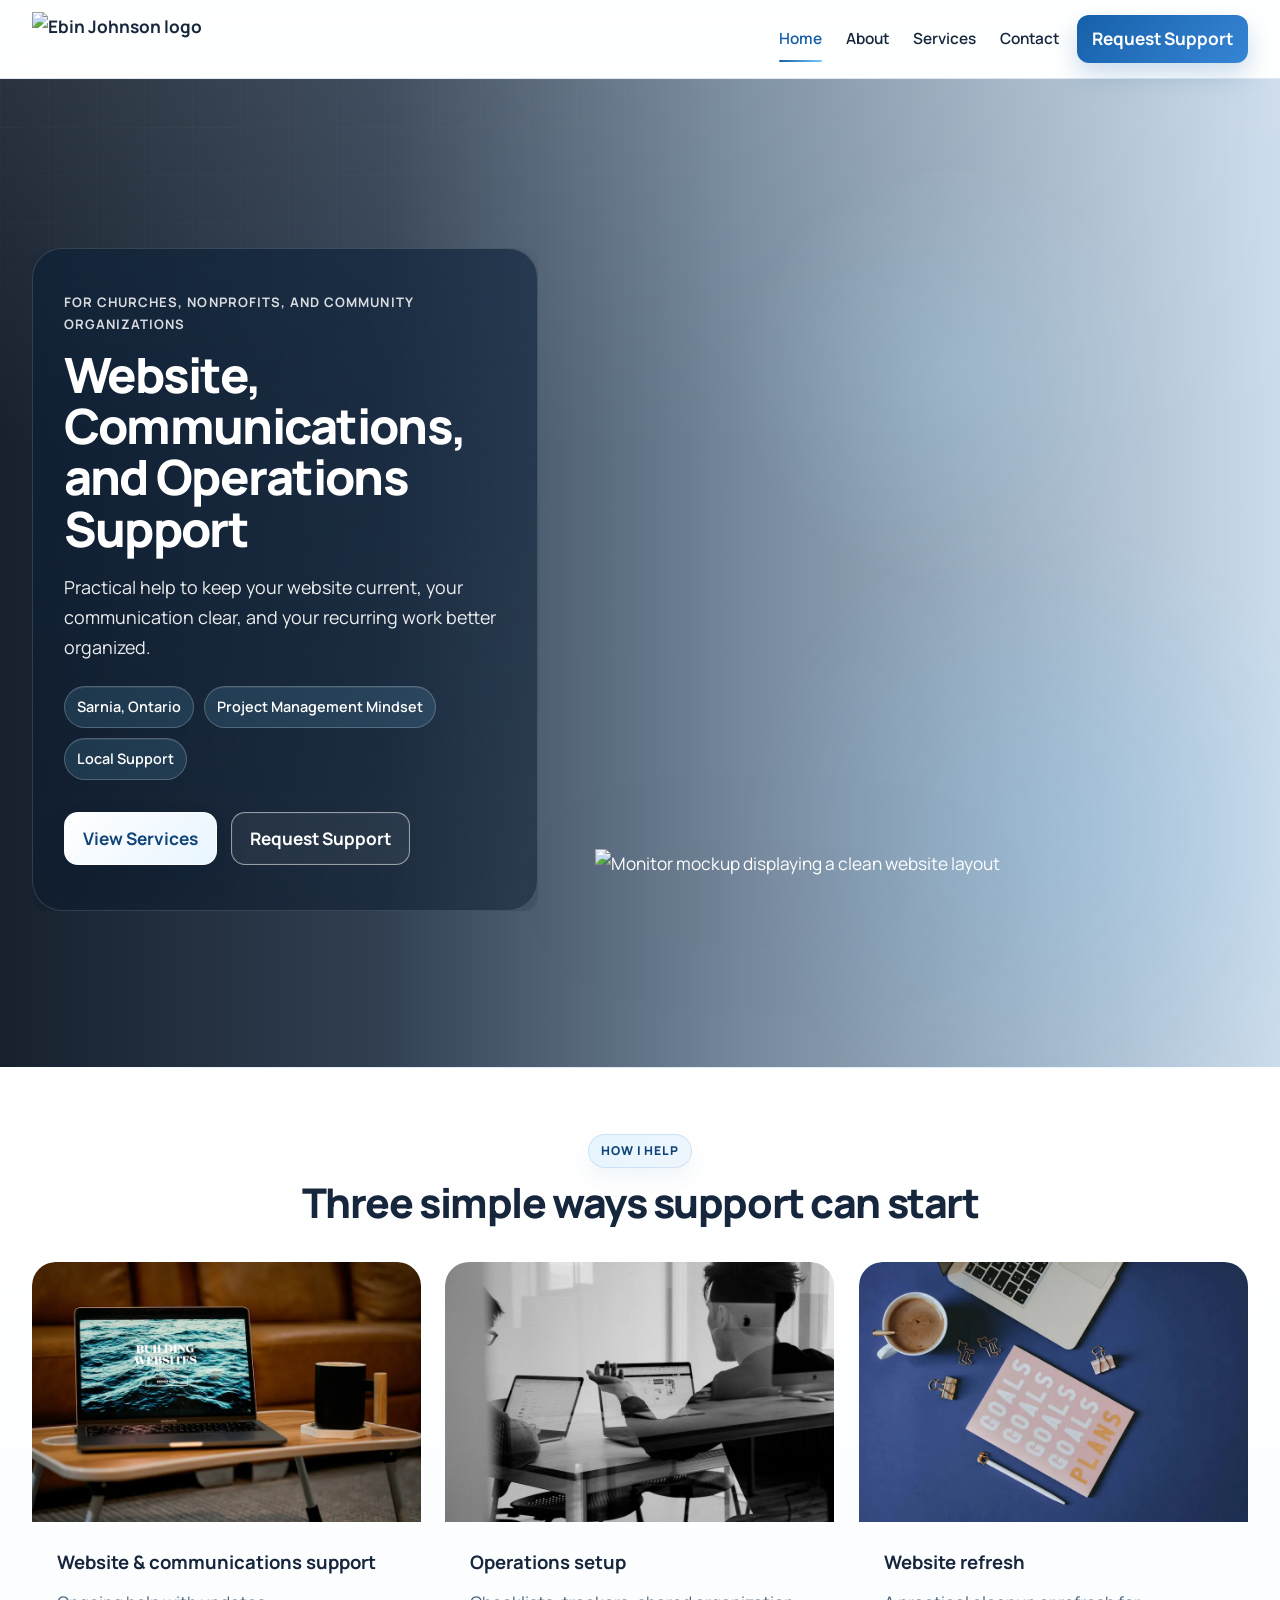
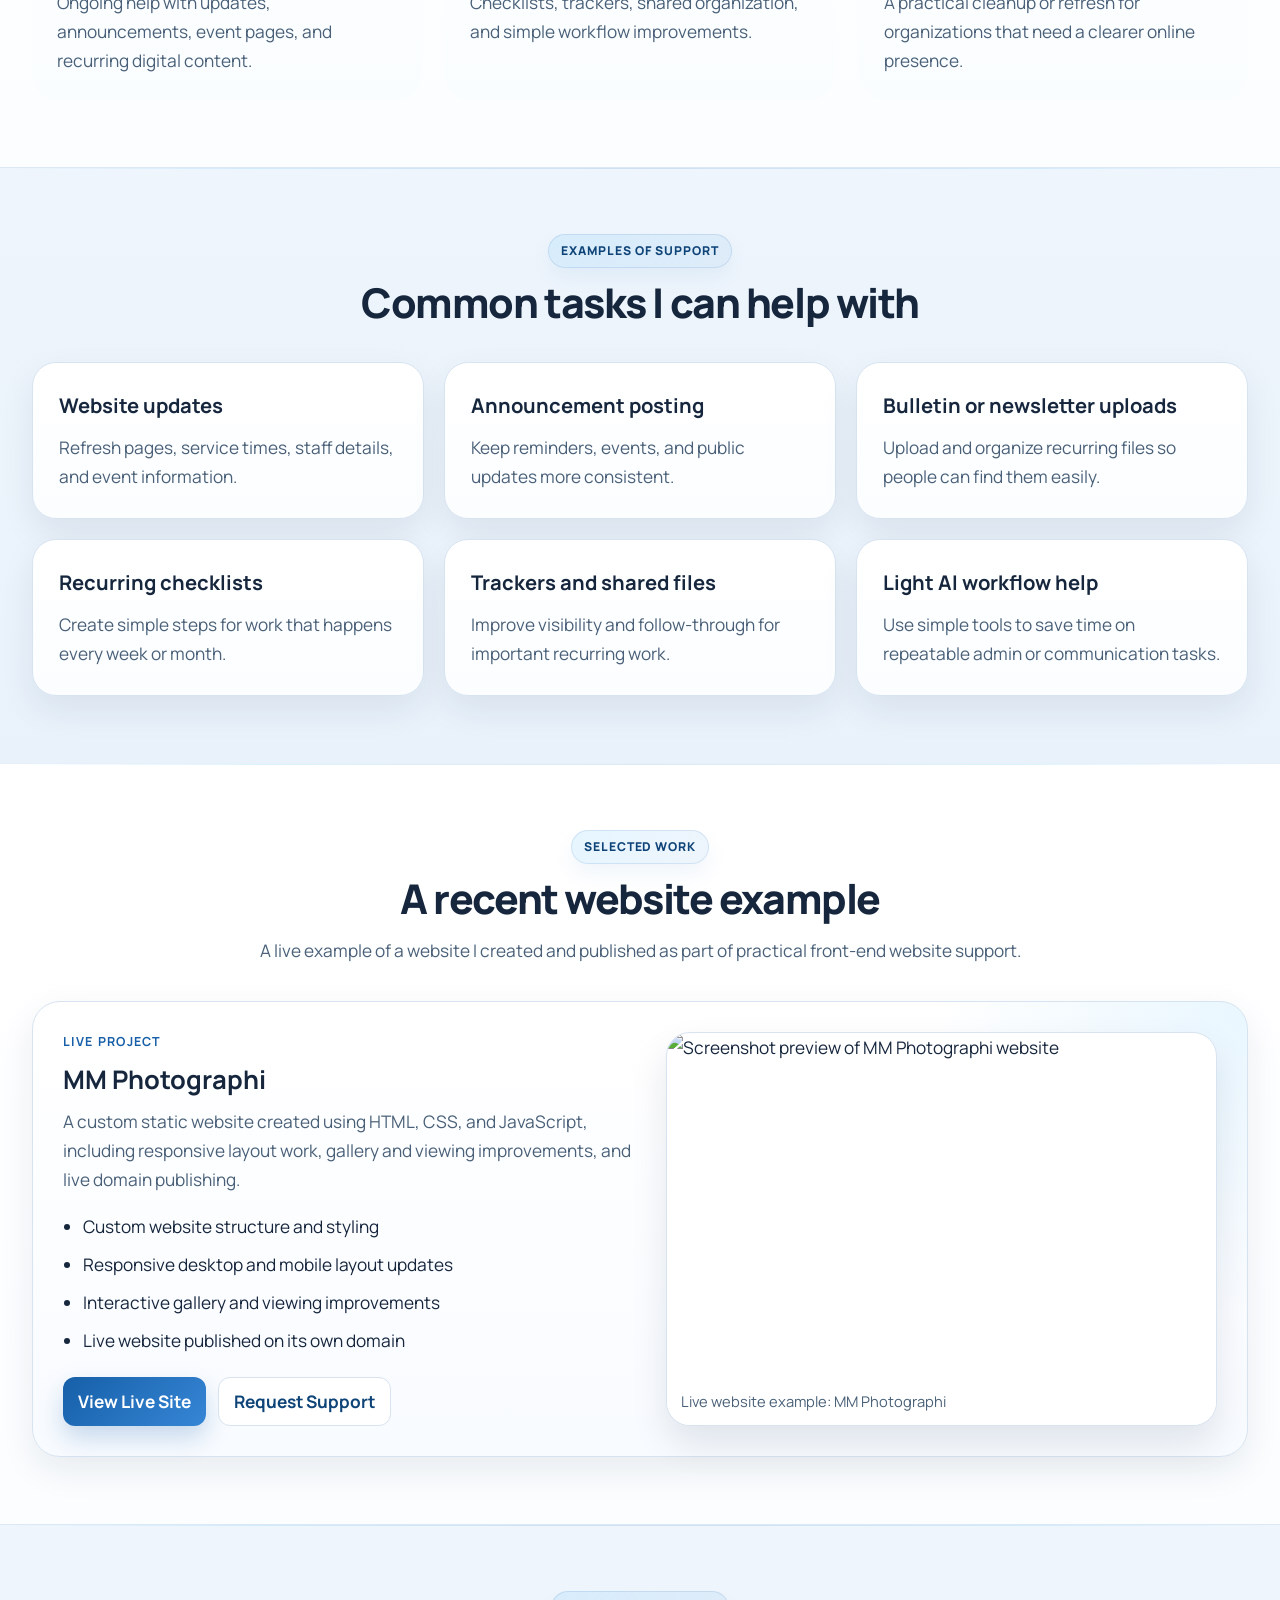
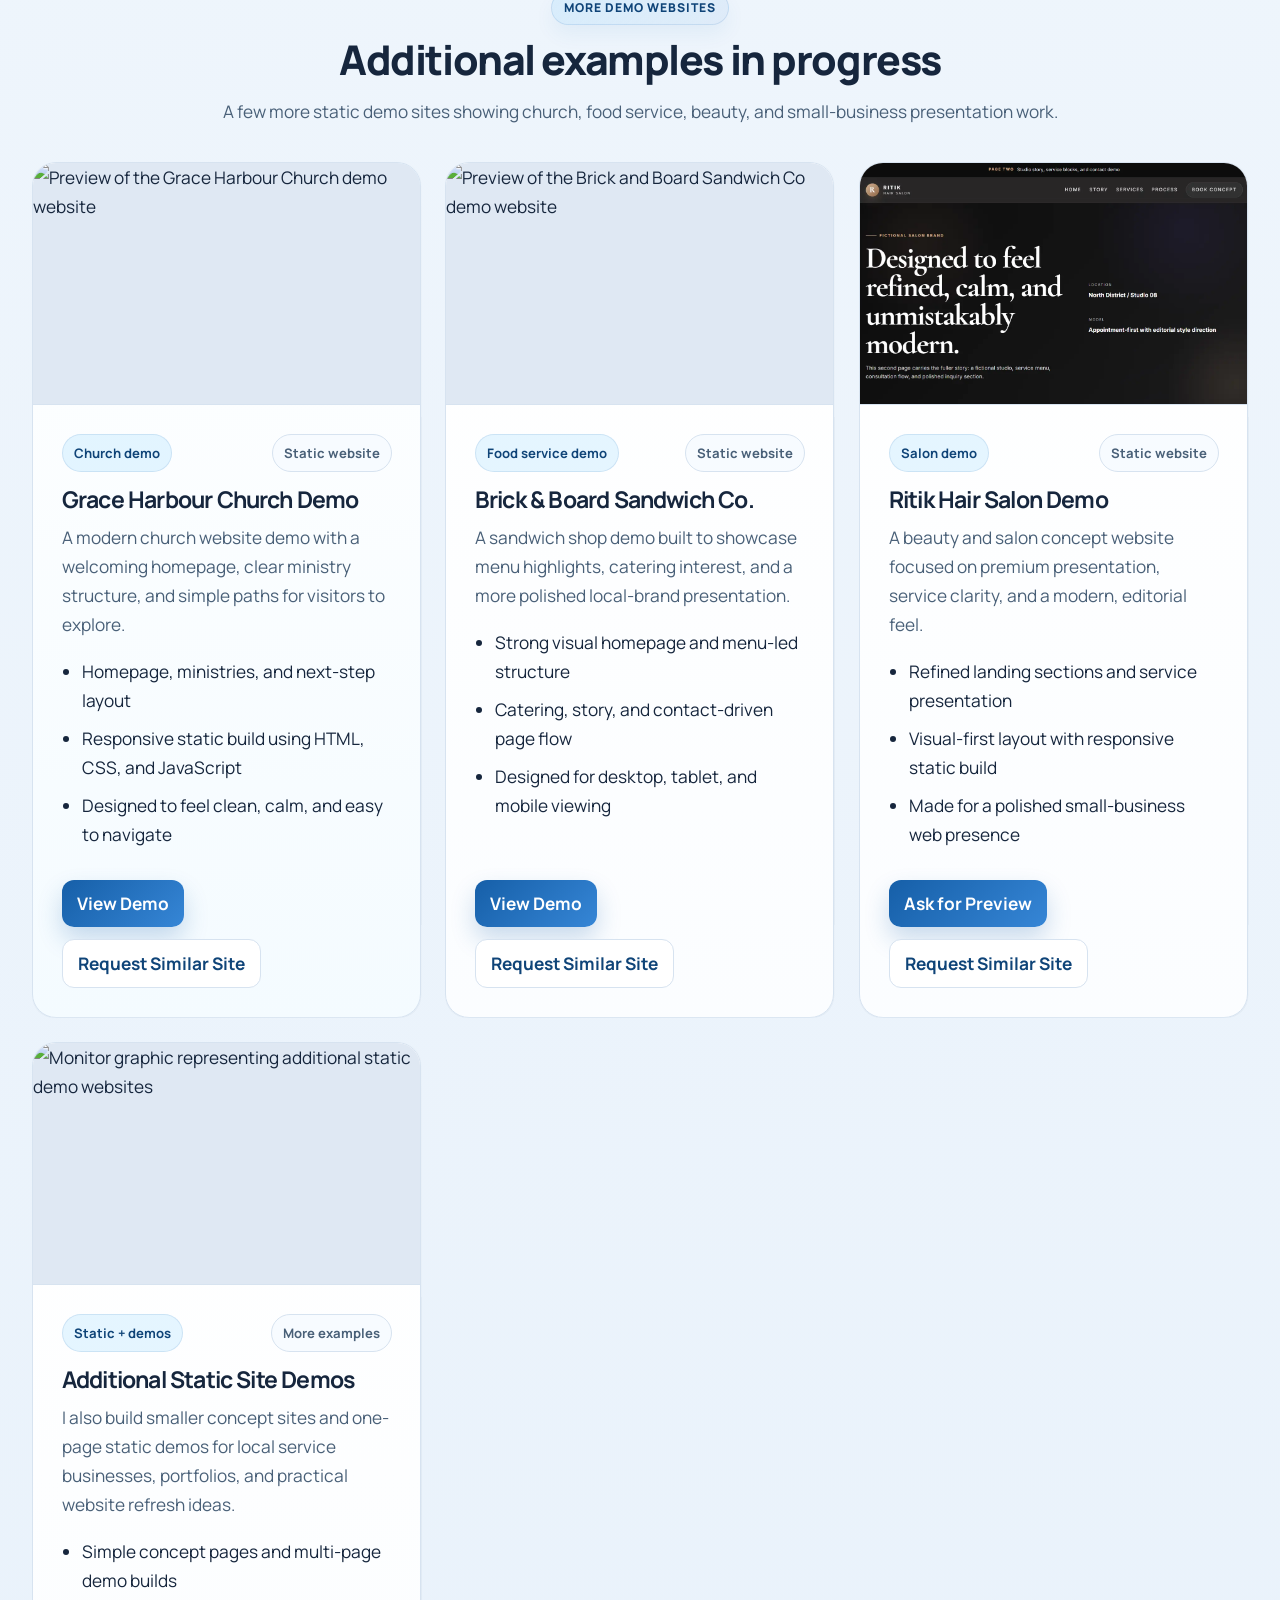
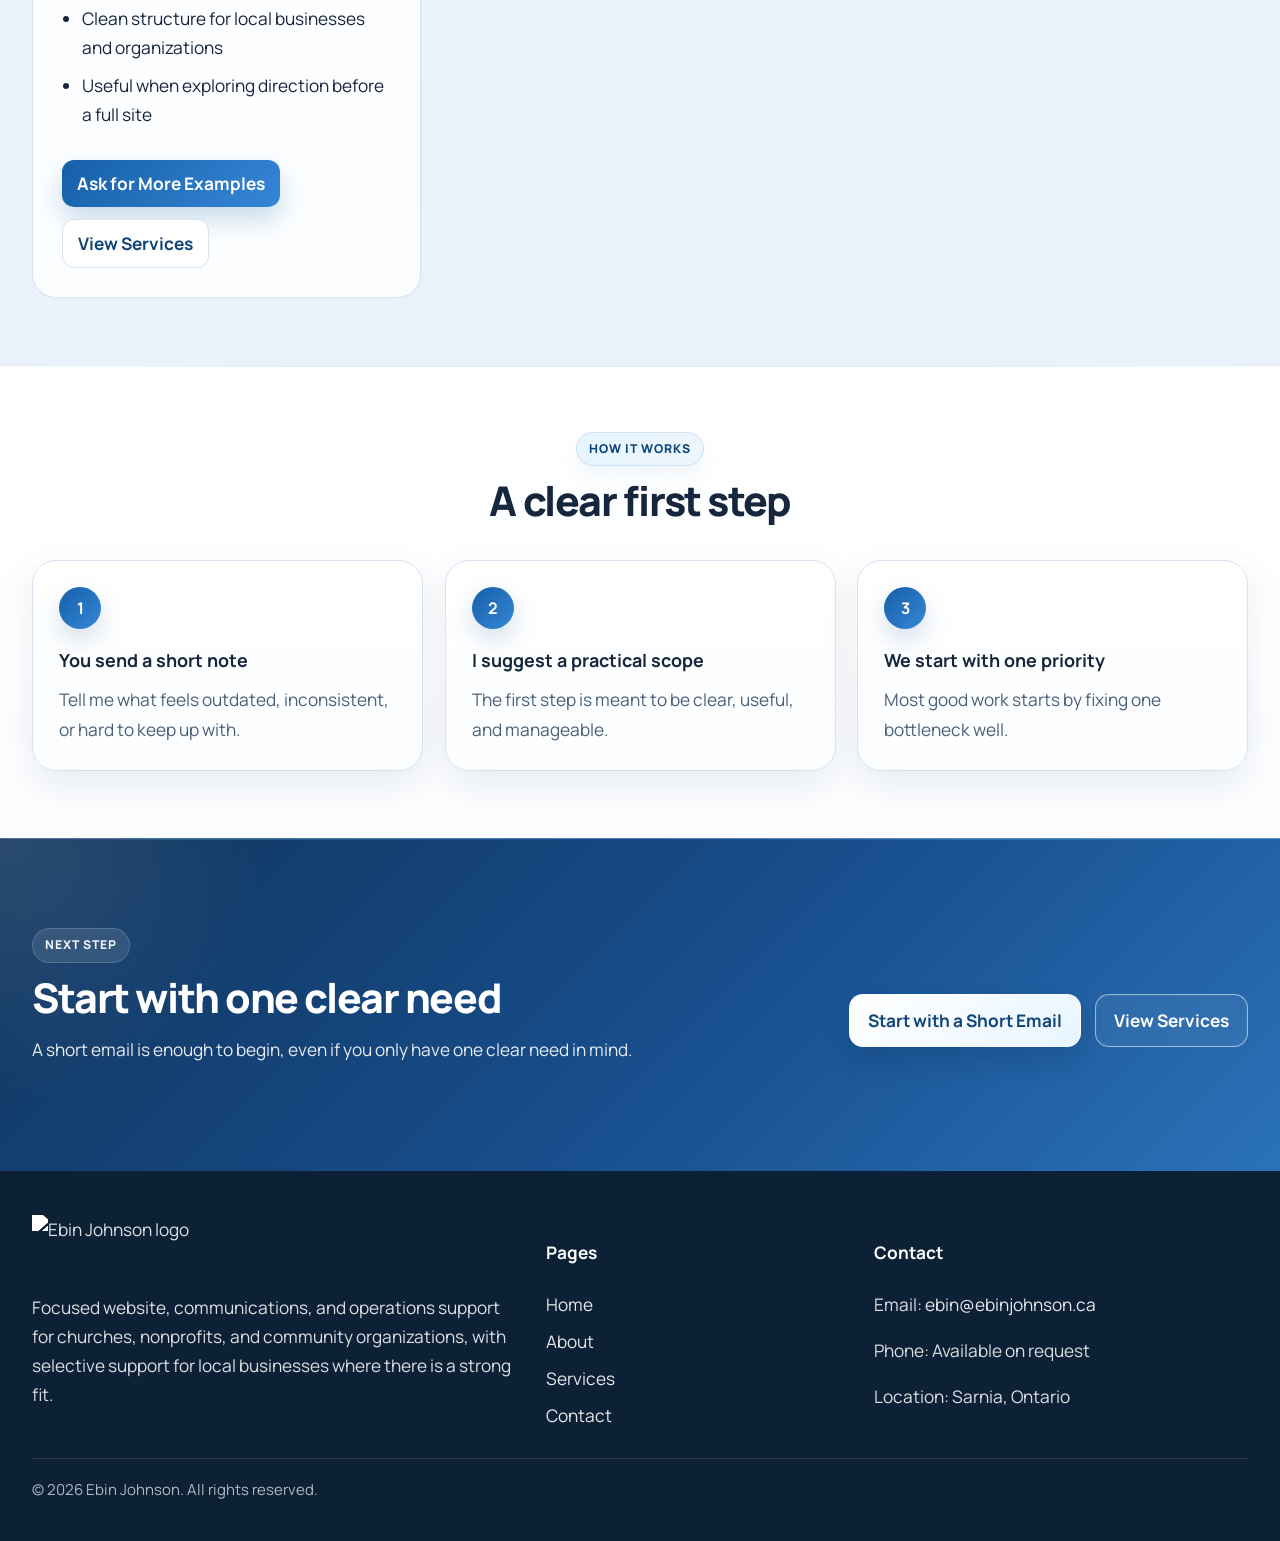
==== docs/index.html @ d0ef1b93 "Add church and sandwich demo portfolio section" ====
<!DOCTYPE html>
<html lang="en">
<head>
  <meta charset="UTF-8" />
  <meta name="viewport" content="width=device-width, initial-scale=1.0" />

  <title>Church & Nonprofit Website, Communications, and Operations Support | Ebin Johnson</title>

  <meta
    name="description"
    content="Website, communications, and operations support in Sarnia, Ontario for churches, nonprofits, and community organizations that need practical help and dependable follow-through."
  />
  <meta name="robots" content="index, follow" />
  <meta name="author" content="Ebin Johnson" />
  <meta name="theme-color" content="#0f172a" />
  <link rel="canonical" href="https://ebinjohnson.ca/" />

  <meta property="og:type" content="website" />
  <meta property="og:locale" content="en_CA" />
  <meta property="og:title" content="Church & Nonprofit Website, Communications, and Operations Support | Ebin Johnson" />
  <meta
    property="og:description"
    content="Website, communications, and operations support in Sarnia, Ontario for churches, nonprofits, and community organizations that need practical help and dependable follow-through."
  />
  <meta property="og:url" content="https://ebinjohnson.ca/" />
  <meta property="og:site_name" content="Ebin Johnson" />
  <meta property="og:image" content="https://ebinjohnson.ca/assets/images/EJbluelogo1.png" />
  <meta property="og:image:alt" content="Ebin Johnson logo" />

  <meta name="twitter:card" content="summary" />
  <meta name="twitter:title" content="Church & Nonprofit Website, Communications, and Operations Support | Ebin Johnson" />
  <meta
    name="twitter:description"
    content="Website, communications, and operations support in Sarnia, Ontario for churches, nonprofits, and community organizations that need practical help and dependable follow-through."
  />
  <meta name="twitter:image" content="https://ebinjohnson.ca/assets/images/EJbluelogo1.png" />
  <meta name="twitter:image:alt" content="Ebin Johnson logo" />

  <link rel="icon" href="/favicon.ico" sizes="any" />
  <link rel="icon" type="image/png" sizes="48x48" href="/favicon-48x48.png" />
  <link rel="icon" type="image/png" sizes="32x32" href="/favicon-32x32.png" />
  <link rel="icon" type="image/png" sizes="16x16" href="/favicon-16x16.png" />
  <link rel="apple-touch-icon" href="/apple-touch-icon.png" />
  <link rel="manifest" href="/site.webmanifest" />
  <link rel="stylesheet" href="styles.css?v=13" />

  <script type="application/ld+json">
  {
    "@context": "https://schema.org",
    "@type": "ProfessionalService",
    "name": "Ebin Johnson",
    "url": "https://ebinjohnson.ca/",
    "logo": "https://ebinjohnson.ca/assets/images/EJbluelogo1.png",
    "image": "https://ebinjohnson.ca/assets/images/EJbluelogo1.png",
    "description": "Website, communications, and operations support for churches, nonprofits, and community organizations in Sarnia and surrounding communities.",
    "email": "ebin@ebinjohnson.ca",
    "areaServed": [
      {
        "@type": "City",
        "name": "Sarnia"
      },
      {
        "@type": "AdministrativeArea",
        "name": "Ontario"
      }
    ],
    "address": {
      "@type": "PostalAddress",
      "addressLocality": "Sarnia",
      "addressRegion": "ON",
      "addressCountry": "CA"
    }
  }
  </script>
</head>
<body>
  <header class="site-header">
    <div class="container nav-wrap">
      <a href="index.html" class="brand brand-image-logo" aria-label="Ebin Johnson home">
        <img src="assets/images/EJbluelogo1.png" alt="Ebin Johnson logo" class="site-logo-image" />
      </a>

      <button
        class="menu-toggle"
        id="menuToggle"
        aria-label="Toggle navigation"
        aria-expanded="false"
        aria-controls="siteNav"
      >
        ☰
      </button>

      <div class="header-actions">
        <nav class="site-nav" id="siteNav" aria-label="Main navigation">
          <a href="index.html" class="active" aria-current="page">Home</a>
          <a href="about.html">About</a>
          <a href="services.html">Services</a>
          <a href="contact.html">Contact</a>
        </nav>

        <a href="mailto:ebin@ebinjohnson.ca?subject=Support%20Inquiry" class="btn btn-nav header-cta">
          Request Support
        </a>
      </div>
    </div>
  </header>

  <main>
    <section class="hero hero-home hero-full-image">
      <div class="hero-gridline"></div>
      <div class="hero-image-overlay"></div>

      <div class="container hero-split-layout">
        <div class="hero-content hero-content-panel">
          <p class="eyebrow">For churches, nonprofits, and community organizations</p>
          <h1>Website, Communications, and Operations Support</h1>
          <p class="hero-text hero-text-short">
            Practical help to keep your website current, your communication clear, and your recurring work better organized.
          </p>

          <div class="hero-badges">
            <span class="badge-chip">Sarnia, Ontario</span>
            <span class="badge-chip">Project Management Mindset</span>
            <span class="badge-chip">Local Support</span>
          </div>

          <div class="hero-actions">
            <a href="services.html" class="btn btn-primary">View Services</a>
            <a href="mailto:ebin@ebinjohnson.ca?subject=Support%20Inquiry" class="btn btn-secondary">Request Support</a>
          </div>
        </div>

        <div class="hero-monitor-stage">
          <img
            src="assets/images/hero-monitor.webp?v=1"
            alt="Monitor mockup displaying a clean website layout"
            class="hero-monitor-image"
            loading="eager"
            fetchpriority="high"
            decoding="async"
          />
        </div>
      </div>
    </section>

    <section class="section section-compact">
      <div class="container">
        <div class="section-header center">
          <p class="section-label">How I help</p>
          <h2>Three simple ways support can start</h2>
        </div>

        <div class="service-visual-grid">
          <article class="service-visual-card">
            <div class="service-image-wrap">
              <img
                src="assets/images/service-website.webp?v=2"
                alt="Website and communications support"
                class="service-card-image"
                loading="lazy"
              />
            </div>
            <div class="service-visual-body">
              <h3>Website & communications support</h3>
              <p>
                Ongoing help with updates, announcements, event pages, and recurring digital content.
              </p>
            </div>
          </article>

          <article class="service-visual-card">
            <div class="service-image-wrap">
              <img
                src="assets/images/service-operations.webp?v=2"
                alt="Operations setup and workflow support"
                class="service-card-image"
                loading="lazy"
              />
            </div>
            <div class="service-visual-body">
              <h3>Operations setup</h3>
              <p>
                Checklists, trackers, shared organization, and simple workflow improvements.
              </p>
            </div>
          </article>

          <article class="service-visual-card">
            <div class="service-image-wrap">
              <img
                src="assets/images/service-refresh.webp?v=2"
                alt="Website refresh support"
                class="service-card-image"
                loading="lazy"
              />
            </div>
            <div class="service-visual-body">
              <h3>Website refresh</h3>
              <p>
                A practical cleanup or refresh for organizations that need a clearer online presence.
              </p>
            </div>
          </article>
        </div>
      </div>
    </section>

    <section class="section alt-bg section-compact">
      <div class="container">
        <div class="section-header center">
          <p class="section-label">Examples of support</p>
          <h2>Common tasks I can help with</h2>
        </div>

        <div class="task-grid">
          <article class="task-card task-card-compact">
            <h3>Website updates</h3>
            <p>Refresh pages, service times, staff details, and event information.</p>
          </article>

          <article class="task-card task-card-compact">
            <h3>Announcement posting</h3>
            <p>Keep reminders, events, and public updates more consistent.</p>
          </article>

          <article class="task-card task-card-compact">
            <h3>Bulletin or newsletter uploads</h3>
            <p>Upload and organize recurring files so people can find them easily.</p>
          </article>

          <article class="task-card task-card-compact">
            <h3>Recurring checklists</h3>
            <p>Create simple steps for work that happens every week or month.</p>
          </article>

          <article class="task-card task-card-compact">
            <h3>Trackers and shared files</h3>
            <p>Improve visibility and follow-through for important recurring work.</p>
          </article>

          <article class="task-card task-card-compact">
            <h3>Light AI workflow help</h3>
            <p>Use simple tools to save time on repeatable admin or communication tasks.</p>
          </article>
        </div>
      </div>
    </section>

    <section class="section section-compact">
      <div class="container">
        <div class="section-header center">
          <p class="section-label">Selected work</p>
          <h2>A recent website example</h2>
          <p class="section-intro wide">
            A live example of a website I created and published as part of practical front-end website support.
          </p>
        </div>

        <div class="proof-card">
          <div class="proof-copy">
            <p class="proof-kicker">Live project</p>
            <h3>MM Photographi</h3>
            <p class="proof-text">
              A custom static website created using HTML, CSS, and JavaScript, including responsive layout work,
              gallery and viewing improvements, and live domain publishing.
            </p>

            <ul class="proof-list">
              <li>Custom website structure and styling</li>
              <li>Responsive desktop and mobile layout updates</li>
              <li>Interactive gallery and viewing improvements</li>
              <li>Live website published on its own domain</li>
            </ul>

            <div class="proof-actions">
              <a
                href="https://mmphotographi.ca/"
                class="btn btn-nav"
                target="_blank"
                rel="noopener noreferrer"
              >
                View Live Site
              </a>
              <a href="contact.html" class="btn btn-proof-secondary">
                Request Support
              </a>
            </div>
          </div>

          <aside class="proof-side">
            <div class="proof-image-card">
              <img
                src="assets/images/mmphotographi-preview.png"
                alt="Screenshot preview of MM Photographi website"
                class="proof-image"
                loading="lazy"
              />
              <div class="proof-image-caption">
                Live website example: MM Photographi
              </div>
            </div>
          </aside>
        </div>
      </div>
    </section>


    <section class="section alt-bg section-compact">
      <div class="container">
        <div class="section-header center">
          <p class="section-label">More demo websites</p>
          <h2>Additional examples in progress</h2>
          <p class="section-intro wide">
            A few more static demo sites showing church, food service, beauty, and small-business presentation work.
          </p>
        </div>

        <div class="demo-grid">
          <article class="demo-card demo-card-featured">
            <div class="demo-card-media">
              <img
                src="assets/images/Grace Harbour Church _ Church Website Demo.webp"
                alt="Preview of the Grace Harbour Church demo website"
                class="demo-card-image"
                loading="lazy"
              />
            </div>
            <div class="demo-card-body">
              <div class="demo-meta-row">
                <span class="demo-tag">Church demo</span>
                <span class="demo-type">Static website</span>
              </div>

              <h3>Grace Harbour Church Demo</h3>
              <p>
                A modern church website demo with a welcoming homepage, clear ministry structure, and simple paths for visitors to explore.
              </p>

              <ul class="demo-list">
                <li>Homepage, ministries, and next-step layout</li>
                <li>Responsive static build using HTML, CSS, and JavaScript</li>
                <li>Designed to feel clean, calm, and easy to navigate</li>
              </ul>

              <div class="demo-actions">
                <a
                  href="https://ebinjohnson-web.github.io/church-website-demo/index.html"
                  class="btn btn-nav"
                  target="_blank"
                  rel="noopener noreferrer"
                >
                  View Demo
                </a>
                <a href="contact.html" class="btn btn-outline-primary">
                  Request Similar Site
                </a>
              </div>
            </div>
          </article>

          <article class="demo-card">
            <div class="demo-card-media">
              <img
                src="assets/images/Brick &amp; Board Sandwich Co.webp"
                alt="Preview of the Brick and Board Sandwich Co demo website"
                class="demo-card-image"
                loading="lazy"
              />
            </div>
            <div class="demo-card-body">
              <div class="demo-meta-row">
                <span class="demo-tag">Food service demo</span>
                <span class="demo-type">Static website</span>
              </div>

              <h3>Brick &amp; Board Sandwich Co.</h3>
              <p>
                A sandwich shop demo built to showcase menu highlights, catering interest, and a more polished local-brand presentation.
              </p>

              <ul class="demo-list">
                <li>Strong visual homepage and menu-led structure</li>
                <li>Catering, story, and contact-driven page flow</li>
                <li>Designed for desktop, tablet, and mobile viewing</li>
              </ul>

              <div class="demo-actions">
                <a
                  href="https://ebinjohnson-web.github.io/sandwich-shop-demo/index.html"
                  class="btn btn-nav"
                  target="_blank"
                  rel="noopener noreferrer"
                >
                  View Demo
                </a>
                <a href="contact.html" class="btn btn-outline-primary">
                  Request Similar Site
                </a>
              </div>
            </div>
          </article>

          <article class="demo-card">
            <div class="demo-card-media">
              <img
                src="assets/images/Ritik Hair Salon _ Studio Page.webp"
                alt="Preview of the Ritik Hair Salon demo website"
                class="demo-card-image"
                loading="lazy"
              />
            </div>
            <div class="demo-card-body">
              <div class="demo-meta-row">
                <span class="demo-tag">Salon demo</span>
                <span class="demo-type">Static website</span>
              </div>

              <h3>Ritik Hair Salon Demo</h3>
              <p>
                A beauty and salon concept website focused on premium presentation, service clarity, and a modern, editorial feel.
              </p>

              <ul class="demo-list">
                <li>Refined landing sections and service presentation</li>
                <li>Visual-first layout with responsive static build</li>
                <li>Made for a polished small-business web presence</li>
              </ul>

              <div class="demo-actions">
                <a href="contact.html" class="btn btn-nav">
                  Ask for Preview
                </a>
                <a href="contact.html" class="btn btn-outline-primary">
                  Request Similar Site
                </a>
              </div>
            </div>
          </article>

          <article class="demo-card">
            <div class="demo-card-media">
              <img
                src="assets/images/hero-monitor.webp?v=1"
                alt="Monitor graphic representing additional static demo websites"
                class="demo-card-image"
                loading="lazy"
              />
            </div>
            <div class="demo-card-body">
              <div class="demo-meta-row">
                <span class="demo-tag">Static + demos</span>
                <span class="demo-type">More examples</span>
              </div>

              <h3>Additional Static Site Demos</h3>
              <p>
                I also build smaller concept sites and one-page static demos for local service businesses, portfolios, and practical website refresh ideas.
              </p>

              <ul class="demo-list">
                <li>Simple concept pages and multi-page demo builds</li>
                <li>Clean structure for local businesses and organizations</li>
                <li>Useful when exploring direction before a full site</li>
              </ul>

              <div class="demo-actions">
                <a href="contact.html" class="btn btn-nav">
                  Ask for More Examples
                </a>
                <a href="services.html" class="btn btn-outline-primary">
                  View Services
                </a>
              </div>
            </div>
          </article>
        </div>
      </div>
    </section>



    <section class="section section-compact">
      <div class="container">
        <div class="section-header center">
          <p class="section-label">How it works</p>
          <h2>A clear first step</h2>
        </div>

        <div class="step-grid">
          <article class="step-card">
            <div class="step-number">1</div>
            <h3>You send a short note</h3>
            <p>Tell me what feels outdated, inconsistent, or hard to keep up with.</p>
          </article>

          <article class="step-card">
            <div class="step-number">2</div>
            <h3>I suggest a practical scope</h3>
            <p>The first step is meant to be clear, useful, and manageable.</p>
          </article>

          <article class="step-card">
            <div class="step-number">3</div>
            <h3>We start with one priority</h3>
            <p>Most good work starts by fixing one bottleneck well.</p>
          </article>
        </div>
      </div>
    </section>

    <section class="section cta-band">
      <div class="container cta-band-inner">
        <div>
          <p class="section-label light">Next step</p>
          <h2>Start with one clear need</h2>
          <p>A short email is enough to begin, even if you only have one clear need in mind.</p>
        </div>

        <div class="cta-band-actions">
          <a href="mailto:ebin@ebinjohnson.ca?subject=Support%20Inquiry" class="btn btn-light">Start with a Short Email</a>
          <a href="services.html" class="btn btn-outline-light">View Services</a>
        </div>
      </div>
    </section>
  </main>

  <footer class="site-footer">
    <div class="container footer-grid">
      <div class="footer-brand-block">
        <div class="footer-logo-row">
          <img src="assets/images/EJbluelogo1.png" alt="Ebin Johnson logo" class="footer-logo-image" />
        </div>
        <p>
          Focused website, communications, and operations support for churches, nonprofits,
          and community organizations, with selective support for local businesses where there is a strong fit.
        </p>
      </div>

      <div>
        <h4>Pages</h4>
        <ul class="footer-links">
          <li><a href="index.html">Home</a></li>
          <li><a href="about.html">About</a></li>
          <li><a href="services.html">Services</a></li>
          <li><a href="contact.html">Contact</a></li>
        </ul>
      </div>

      <div>
        <h4>Contact</h4>
        <p>Email: <a href="mailto:ebin@ebinjohnson.ca">ebin@ebinjohnson.ca</a></p>
        <p>Phone: Available on request</p>
        <p>Location: Sarnia, Ontario</p>
      </div>
    </div>

    <div class="container footer-bottom">
      <p>© 2026 Ebin Johnson. All rights reserved.</p>
    </div>
  </footer>

  <script src="script.js?v=5"></script>
</body>
</html>
---- docs/styles.css ----
@import url("https://fonts.googleapis.com/css2?family=Manrope:wght@400;500;600;700;800&display=swap");

:root {
  --bg: #f3f7fb;
  --surface: #ffffff;
  --surface-soft: #edf4fb;
  --text: #16263d;
  --muted: #496078;
  --primary: #165fa8;
  --primary-2: #3686d6;
  --primary-3: #0f4478;
  --accent: #73cbff;
  --accent-soft: #e8f5ff;
  --highlight-soft: #f5fbff;
  --border: #d7e3f0;
  --border-strong: #bfd4e9;
  --shadow: 0 14px 34px rgba(17, 35, 60, 0.08);
  --shadow-strong: 0 24px 64px rgba(13, 35, 67, 0.16);
  --radius: 24px;
  --max-width: 1500px;
  --section-space: clamp(4.5rem, 7vw, 7rem);
  --section-space-compact: clamp(3.4rem, 5.2vw, 5.2rem);
  --content-gap: clamp(1.25rem, 2.4vw, 2.25rem);
  --hero-overlay: linear-gradient(90deg, rgba(4, 14, 28, 0.92) 0%, rgba(6, 23, 44, 0.82) 30%, rgba(10, 42, 77, 0.54) 58%, rgba(22, 95, 168, 0.18) 100%);
  --hero-monitor-shadow: 0 30px 84px rgba(3, 14, 30, 0.42);
  --font-sans: "Manrope", Arial, Helvetica, sans-serif;
  --motion-duration: 900ms;
  --motion-duration-fast: 520ms;
  --motion-ease: cubic-bezier(0.22, 1, 0.36, 1);
  --motion-ease-soft: cubic-bezier(0.16, 1, 0.3, 1);
}

* {
  box-sizing: border-box;
}

html {
  scroll-behavior: smooth;
}

body {
  margin: 0;
  font-family: var(--font-sans);
  font-size: clamp(1rem, 0.98rem + 0.18vw, 1.08rem);
  color: var(--text);
  background: var(--bg);
  line-height: 1.68;
  -webkit-text-size-adjust: 100%;
}

main {
  position: relative;
}

.home-page main {
  padding-top: 78px;
}

body.nav-open {
  overflow: hidden;
}

button,
input,
textarea,
select {
  font: inherit;
  font-family: var(--font-sans);
}

h1,
h2,
h3,
h4,
h5,
h6,
.site-nav a,
.btn,
.section-label,
.eyebrow,
.badge-chip,
.proof-kicker,
.contact-link-btn,
.step-number {
  font-family: var(--font-sans);
}

.hero h1,
.page-hero h1,
.section h2,
.marketing-service-card h3,
.demo-card h3 {
  letter-spacing: -0.035em;
}

.hero h1,
.page-hero h1,
.section h2 {
  font-weight: 800;
}

img {
  max-width: 100%;
  display: block;
}

a {
  color: var(--primary);
  text-decoration: none;
}

a:hover {
  text-decoration: none;
}

a:focus-visible,
button:focus-visible {
  outline: 3px solid rgba(46, 116, 183, 0.28);
  outline-offset: 3px;
  border-radius: 10px;
}

p {
  margin-top: 0;
}

.container {
  width: min(95%, var(--max-width));
  margin: 0 auto;
}

.narrow {
  width: min(92%, 940px);
  margin: 0 auto;
}

.mb-18 {
  margin-bottom: 18px;
}

/* Header */
.site-header {
  position: sticky;
  top: 0;
  z-index: 1000;
  background: rgba(255, 255, 255, 0.92);
  backdrop-filter: blur(14px);
  border-bottom: 1px solid rgba(215, 226, 238, 0.82);
}

.home-page .site-header {
  position: fixed;
  top: 0;
  left: 0;
  right: 0;
  width: 100%;
  background: rgba(255, 255, 255, 0.96);
  box-shadow: 0 12px 28px rgba(10, 31, 56, 0.10);
}

.nav-wrap {
  position: relative;
  min-height: 78px;
  display: flex;
  align-items: center;
  justify-content: space-between;
  gap: 18px;
}

.brand {
  display: inline-flex;
  align-items: center;
  gap: 12px;
  color: var(--text);
  font-weight: 700;
  flex-shrink: 0;
}

.brand:hover {
  color: var(--text);
}

.brand-image-logo {
  display: inline-flex;
  align-items: center;
}

.site-logo-image {
  height: 54px;
  width: auto;
  object-fit: contain;
}

.header-actions {
  display: flex;
  align-items: center;
  gap: 18px;
}

.site-nav {
  display: flex;
  align-items: center;
  gap: 24px;
}

.site-nav a {
  color: var(--text);
  font-weight: 600;
  font-size: 0.96rem;
  position: relative;
  transition: color var(--motion-duration-fast) var(--motion-ease-soft);
}

.site-nav a.active,
.site-nav a:hover {
  color: var(--primary);
}

.site-nav a.active::after,
.site-nav a:hover::after {
  content: "";
  position: absolute;
  left: 0;
  bottom: -10px;
  width: 100%;
  height: 2px;
  border-radius: 999px;
  background: linear-gradient(90deg, var(--primary), var(--accent));
}

.menu-toggle {
  display: none;
  background: var(--surface);
  border: 1px solid var(--border);
  border-radius: 12px;
  padding: 8px 12px;
  font-size: 1.2rem;
  line-height: 1;
  cursor: pointer;
  color: var(--text);
}

/* Buttons */
.btn {
  display: inline-flex;
  align-items: center;
  justify-content: center;
  min-height: 48px;
  padding: 11px 18px;
  border-radius: 14px;
  font-weight: 700;
  transition:
    transform var(--motion-duration-fast) var(--motion-ease-soft),
    box-shadow var(--motion-duration-fast) var(--motion-ease-soft),
    border-color var(--motion-duration-fast) var(--motion-ease-soft),
    background var(--motion-duration-fast) var(--motion-ease-soft),
    color var(--motion-duration-fast) var(--motion-ease-soft);
}

.btn:hover {
  transform: translateY(-2px) scale(1.01);
}

.btn-primary,
.btn-light {
  background: linear-gradient(135deg, #ffffff 0%, var(--accent-soft) 100%);
  color: var(--primary-3);
  border: 1px solid rgba(255, 255, 255, 0.68);
  box-shadow: 0 14px 28px rgba(8, 24, 47, 0.14);
}

.btn-primary:hover,
.btn-light:hover {
  background: linear-gradient(135deg, #ffffff 0%, #dff0ff 100%);
  box-shadow: 0 18px 34px rgba(8, 24, 47, 0.18);
}

.btn-secondary,
.btn-outline-light {
  border: 1px solid rgba(255, 255, 255, 0.52);
  color: #ffffff;
  background: rgba(255, 255, 255, 0.06);
  box-shadow: inset 0 0 0 1px rgba(255, 255, 255, 0.04);
}

.btn-secondary:hover,
.btn-outline-light:hover {
  background: rgba(255, 255, 255, 0.14);
  border-color: rgba(255, 255, 255, 0.64);
}

.btn-nav {
  min-height: 42px;
  padding: 9px 15px;
  border-radius: 12px;
  background: linear-gradient(135deg, var(--primary) 0%, var(--primary-2) 100%);
  color: #fff;
  box-shadow: 0 12px 24px rgba(22, 95, 168, 0.22);
}

.btn-nav:hover {
  background: linear-gradient(135deg, var(--primary-3) 0%, var(--primary) 100%);
  color: #fff;
  box-shadow: 0 14px 28px rgba(15, 68, 120, 0.26);
}

.btn-outline-primary {
  min-height: 42px;
  padding: 9px 15px;
  border-radius: 12px;
  background: #ffffff;
  border: 1px solid var(--border);
  color: var(--primary-3);
  box-shadow: none;
}

.btn-outline-primary:hover {
  background: var(--highlight-soft);
  border-color: var(--border-strong);
  color: var(--primary);
}

/* Hero */
.hero {
  position: relative;
  overflow: hidden;
  color: #fff;
  background: linear-gradient(135deg, #10345b 0%, #165fa8 44%, #3a89d8 100%);
}

.hero-home {
  min-height: clamp(640px, calc(100svh - 78px), 900px);
  padding: clamp(4.5rem, 7vw, 6.4rem) 0 clamp(3.8rem, 6vw, 5rem);
  display: flex;
  align-items: center;
}

.hero-full-image {
  min-height: clamp(660px, calc(100svh - 78px), 920px);
  padding: clamp(4.5rem, 7vw, 6.4rem) 0 clamp(3.8rem, 6vw, 5rem);
  background-image: var(--hero-overlay), url("assets/images/hero-blue.webp");
  background-size: cover;
  background-position: center center;
  background-repeat: no-repeat;
}

.hero-image-overlay {
  position: absolute;
  inset: 0;
  background:
    radial-gradient(circle at 74% 30%, rgba(173, 231, 255, 0.18), transparent 18%),
    radial-gradient(circle at 82% 76%, rgba(115, 203, 255, 0.18), transparent 24%),
    linear-gradient(180deg, rgba(255, 255, 255, 0.08) 0%, rgba(255, 255, 255, 0) 38%);
  pointer-events: none;
}


.hero-light-rig {
  position: absolute;
  inset: 0;
  z-index: 0;
  pointer-events: none;
  overflow: hidden;
}

.hero-light-panel,
.hero-light-haze,
.hero-stage-glow {
  position: absolute;
}

.hero-light-panel {
  top: -12%;
  bottom: -20%;
  width: clamp(180px, 15vw, 280px);
  border-radius: 999px;
  background: linear-gradient(
    180deg,
    rgba(255, 255, 255, 0) 0%,
    rgba(196, 236, 255, 0.08) 18%,
    rgba(154, 220, 255, 0.34) 44%,
    rgba(196, 236, 255, 0.12) 72%,
    rgba(255, 255, 255, 0) 100%
  );
  opacity: 0.32;
  transform-origin: center top;
  will-change: opacity, transform;
}

.hero-light-panel-left {
  left: 55%;
  transform: rotate(-13deg);
  animation: heroLightColumnLeft 8.5s ease-in-out infinite;
}

.hero-light-panel-center {
  left: 69%;
  width: clamp(220px, 18vw, 330px);
  opacity: 0.46;
  transform: rotate(1deg);
  animation: heroLightColumnCenter 7.2s ease-in-out infinite;
}

.hero-light-panel-right {
  left: 83%;
  transform: rotate(12deg);
  animation: heroLightColumnRight 9.2s ease-in-out infinite;
}

.hero-light-haze {
  right: clamp(4%, 8vw, 10%);
  bottom: clamp(12%, 15vw, 18%);
  width: clamp(300px, 36vw, 720px);
  height: clamp(220px, 22vw, 340px);
  border-radius: 50%;
  background: radial-gradient(
    ellipse at center,
    rgba(205, 239, 255, 0.18) 0%,
    rgba(111, 196, 255, 0.16) 34%,
    rgba(55, 135, 214, 0.08) 60%,
    rgba(55, 135, 214, 0) 100%
  );
  opacity: 0.72;
  transform-origin: center;
  will-change: opacity, transform;
  animation: heroHazePulse 7.4s ease-in-out infinite;
}

.hero-stage-glow {
  bottom: clamp(14%, 13vw, 19%);
  height: clamp(120px, 12vw, 170px);
  border-radius: 50%;
  background: radial-gradient(
    ellipse at center,
    rgba(214, 242, 255, 0.32) 0%,
    rgba(120, 205, 255, 0.18) 42%,
    rgba(120, 205, 255, 0) 78%
  );
  opacity: 0.34;
  transform-origin: center;
  will-change: opacity, transform;
}

.hero-stage-glow-left {
  left: 52%;
  width: clamp(160px, 16vw, 260px);
  animation: heroStageGlowSoft 6.6s ease-in-out infinite;
}

.hero-stage-glow-center {
  left: 64%;
  width: clamp(300px, 28vw, 520px);
  opacity: 0.62;
  animation: heroStageGlowMain 5.8s ease-in-out infinite;
}

.hero-stage-glow-right {
  left: 80%;
  width: clamp(150px, 15vw, 240px);
  animation: heroStageGlowSoft 7.1s ease-in-out infinite reverse;
}

.hero-gridline {
  position: absolute;
  inset: 0;
  background-image:
    linear-gradient(rgba(255, 255, 255, 0.03) 1px, transparent 1px),
    linear-gradient(90deg, rgba(255, 255, 255, 0.03) 1px, transparent 1px);
  background-size: 48px 48px;
  mask-image: linear-gradient(to bottom, rgba(0, 0, 0, 0.6), transparent 85%);
  pointer-events: none;
}

.hero-split-layout {
  position: relative;
  z-index: 1;
  display: grid;
  grid-template-columns: minmax(440px, 0.78fr) minmax(520px, 1.22fr);
  gap: clamp(1.5rem, 3vw, 3rem);
  align-items: center;
  min-height: inherit;
}

.hero-home-layout {
  align-items: center;
}

.eyebrow {
  margin: 0 0 14px;
  text-transform: uppercase;
  letter-spacing: 0.08em;
  font-weight: 700;
  font-size: 0.82rem;
  color: rgba(255, 255, 255, 0.84);
  max-width: 700px;
}

.hero h1,
.page-hero h1 {
  margin: 0 0 18px;
  line-height: 1.05;
  font-size: clamp(2.5rem, 3.3vw, 4.5rem);
  text-wrap: pretty;
}

.hero-text,
.page-hero-text {
  margin: 0;
  max-width: 720px;
  font-size: clamp(1rem, 0.98rem + 0.3vw, 1.12rem);
}

.hero-text {
  color: rgba(255, 255, 255, 0.92);
}

.hero-text-short {
  max-width: 640px;
  font-size: clamp(1rem, 0.96rem + 0.2vw, 1.12rem);
}

.hero-content-panel {
  width: 100%;
  max-width: clamp(540px, 37vw, 660px);
  padding: clamp(1.9rem, 3.3vw, 2.85rem) clamp(1.4rem, 2.4vw, 2.2rem) clamp(2rem, 3.5vw, 3rem);
  border-radius: 30px;
  background: linear-gradient(180deg, rgba(10, 31, 56, 0.62) 0%, rgba(8, 24, 43, 0.48) 100%);
  border: 1px solid rgba(255, 255, 255, 0.14);
  box-shadow: 0 24px 60px rgba(4, 17, 34, 0.24);
  backdrop-filter: blur(5px);
}

.hero-home-panel h1 {
  max-width: 10.6ch;
  margin-bottom: 0;
}

.hero-title-nowrap {
  white-space: nowrap;
}

.hero-meta {
  display: flex;
  flex-wrap: wrap;
  align-items: center;
  gap: 0.55rem 0.85rem;
  margin-top: clamp(1.2rem, 2.3vw, 1.65rem);
  color: rgba(255, 255, 255, 0.92);
  font-size: clamp(1rem, 0.98rem + 0.18vw, 1.08rem);
  font-weight: 600;
}

.hero-meta-divider {
  opacity: 0.45;
}

.hero-actions-compact {
  margin-top: clamp(1.45rem, 2.7vw, 2.1rem);
}

.hero-monitor-stage {
  display: flex;
  justify-content: flex-end;
  align-items: flex-end;
  min-height: 560px;
  padding-top: 1rem;
  padding-right: clamp(0rem, 0.8vw, 0.5rem);
}

.hero-monitor-image {
  width: min(100%, 1080px);
  height: auto;
  object-fit: contain;
  transform: translate(28px, 22px);
  transform-origin: bottom right;
  filter: drop-shadow(var(--hero-monitor-shadow));
  transition: transform 1200ms var(--motion-ease-soft), filter 1200ms var(--motion-ease-soft);
}

.hero-monitor-stage:hover .hero-monitor-image {
  transform: translate(28px, 22px) scale(1.02);
}

.hero-actions,
.cta-band-actions,
.demo-actions {
  display: flex;
  gap: 14px;
  flex-wrap: wrap;
  margin-top: clamp(1.4rem, 3vw, 2rem);
}

.hero-badges {
  display: flex;
  flex-wrap: wrap;
  gap: 10px;
  margin-top: clamp(1rem, 2.4vw, 1.5rem);
}

.badge-chip {
  display: inline-flex;
  align-items: center;
  min-height: 36px;
  padding: 8px 12px;
  border-radius: 999px;
  background: rgba(115, 203, 255, 0.14);
  border: 1px solid rgba(255, 255, 255, 0.22);
  color: #ffffff;
  font-size: 0.9rem;
  font-weight: 600;
  box-shadow: inset 0 1px 0 rgba(255, 255, 255, 0.08);
}

.hero-bottom-trace {
  position: absolute;
  left: 0;
  right: 0;
  bottom: 0;
  width: 100%;
  height: 28px;
  z-index: 1;
  pointer-events: none;
  overflow: hidden;
}

.hero-bottom-line,
.hero-bottom-glow,
.hero-bottom-core {
  position: absolute;
  left: 0;
  right: 0;
  transform-origin: center;
  will-change: opacity, transform;
}

.hero-bottom-line {
  bottom: 4px;
  height: 2px;
  background: linear-gradient(
    90deg,
    rgba(255, 255, 255, 0.12) 0%,
    rgba(255, 255, 255, 0.44) 18%,
    rgba(255, 255, 255, 0.72) 50%,
    rgba(255, 255, 255, 0.44) 82%,
    rgba(255, 255, 255, 0.12) 100%
  );
  opacity: 0.52;
  animation: heroBottomLinePulse 6.2s ease-in-out infinite;
}

.hero-bottom-glow {
  left: -1%;
  right: -1%;
  bottom: -2px;
  height: 20px;
  background: radial-gradient(
    ellipse at center,
    rgba(229, 246, 255, 0.26) 0%,
    rgba(160, 223, 255, 0.14) 42%,
    rgba(160, 223, 255, 0) 78%
  );
  opacity: 0.56;
  animation: heroBottomGlowPulse 5.6s ease-in-out infinite;
}

.hero-bottom-core {
  left: 26%;
  right: 26%;
  bottom: 2px;
  height: 8px;
  border-radius: 999px;
  background: radial-gradient(
    ellipse at center,
    rgba(255, 255, 255, 0.7) 0%,
    rgba(208, 240, 255, 0.34) 55%,
    rgba(208, 240, 255, 0) 100%
  );
  opacity: 0.64;
  animation: heroBottomCorePulse 4.8s ease-in-out infinite;
}

/* Page hero */
/* Page hero */

.page-hero {
  position: relative;
  overflow: hidden;
  padding: clamp(2.4rem, 4vw, 3.2rem) 0 clamp(1.7rem, 2.6vw, 2.35rem);
  background-color: #12355e;
  background-image:
    linear-gradient(90deg, rgba(3, 14, 29, 0.82) 0%, rgba(6, 24, 46, 0.70) 34%, rgba(9, 39, 70, 0.48) 60%, rgba(13, 60, 108, 0.18) 100%),
    linear-gradient(180deg, rgba(4, 16, 31, 0.18) 0%, rgba(4, 16, 31, 0.24) 100%),
    var(--page-hero-image);
  background-size: cover;
  background-position: var(--page-hero-position);
  background-repeat: no-repeat;
}

.page-hero::before {
  content: "";
  position: absolute;
  inset: 0;
  background:
    radial-gradient(circle at 82% 20%, rgba(255, 255, 255, 0.10), transparent 20%),
    radial-gradient(circle at 74% 78%, rgba(115, 203, 255, 0.12), transparent 22%);
  pointer-events: none;
}

.page-hero-about {
  --page-hero-image: url("assets/images/about-hero.webp?v=1");
  --page-hero-position: center center;
}

.page-hero-services {
  --page-hero-image: url("assets/images/services-hero.webp?v=1");
  --page-hero-position: center center;
}

.page-hero-contact {
  --page-hero-image: url("assets/images/contact-hero.webp?v=1");
  --page-hero-position: center center;
}

.page-hero-banner-card {
  position: relative;
  width: 100%;
  min-height: clamp(330px, 35vw, 440px);
  margin: 0;
  padding: clamp(1.9rem, 4vw, 3.1rem) clamp(1.25rem, 3vw, 2.8rem);
  display: flex;
  align-items: flex-end;
  background: transparent;
}

.page-hero-copy {
  position: relative;
  z-index: 1;
  width: min(100%, 820px);
  margin: 0;
}

.page-hero .section-label {
  color: rgba(255, 255, 255, 0.94);
  background: rgba(255, 255, 255, 0.12);
  border-color: rgba(255, 255, 255, 0.18);
  box-shadow: none;
}

.page-hero h1 {
  color: #ffffff;
  text-shadow: 0 8px 28px rgba(0, 0, 0, 0.22);
}

.page-hero .page-hero-text {
  color: rgba(255, 255, 255, 0.9);
  max-width: 720px;
  text-shadow: 0 6px 20px rgba(0, 0, 0, 0.18);
}

/* Sections */
.section {
  padding: var(--section-space) 0;
  position: relative;
  background: linear-gradient(180deg, #ffffff 0%, #fbfdff 100%);
}

.section-compact {
  padding: var(--section-space-compact) 0;
}

main > .section + .section {
  border-top: 1px solid rgba(191, 212, 233, 0.34);
}

.alt-bg {
  background: linear-gradient(180deg, #eef5fc 0%, #e9f2fb 100%);
}

.section::before {
  content: "";
  position: absolute;
  left: 0;
  right: 0;
  top: 0;
  height: 1px;
  background: linear-gradient(90deg, transparent 0%, rgba(115, 203, 255, 0.24) 20%, rgba(22, 95, 168, 0.14) 50%, rgba(115, 203, 255, 0.24) 80%, transparent 100%);
  pointer-events: none;
}

.section-header {
  margin-bottom: clamp(1.5rem, 3vw, 2.25rem);
}

.section-header.center {
  text-align: center;
}

.section-label {
  display: inline-flex;
  align-items: center;
  gap: 8px;
  margin: 0 0 12px;
  padding: 6px 12px;
  border-radius: 999px;
  text-transform: uppercase;
  letter-spacing: 0.08em;
  font-size: 0.76rem;
  font-weight: 800;
  color: var(--primary-3);
  background: linear-gradient(135deg, rgba(115, 203, 255, 0.18) 0%, rgba(54, 134, 214, 0.08) 100%);
  border: 1px solid rgba(22, 95, 168, 0.12);
  box-shadow: 0 10px 20px rgba(22, 95, 168, 0.06);
}

.section-label.light {
  color: rgba(255, 255, 255, 0.92);
  background: rgba(255, 255, 255, 0.1);
  border-color: rgba(255, 255, 255, 0.16);
  box-shadow: none;
}

.section h2 {
  margin: 0 0 14px;
  font-size: clamp(2rem, 3.2vw, 3.15rem);
  line-height: 1.12;
  text-wrap: balance;
}

.section-intro {
  color: var(--muted);
  max-width: 760px;
}

.section-intro.wide {
  max-width: 900px;
  margin: 0 auto;
}

/* Layout */
.two-col-grid {
  display: grid;
  grid-template-columns: 0.95fr 1.05fr;
  gap: var(--content-gap);
  align-items: start;
}

.fit-layout {
  display: grid;
  gap: var(--content-gap);
}

.fit-intro {
  display: grid;
  grid-template-columns: minmax(0, 1.1fr) minmax(300px, 0.9fr);
  gap: var(--content-gap);
  align-items: start;
}

/* Cards */
.feature-card,
.soft-card,
.step-card,
.contact-card,
.contact-panel,
.showcase-card,
.marketing-service-card,
.note-card,
.task-card,
.demo-card,
.trust-card {
  background: var(--surface);
  border: 1px solid var(--border);
  box-shadow: var(--shadow);
}

.feature-card,
.soft-card,
.step-card,
.task-card,
.trust-card {
  border-radius: var(--radius);
  padding: clamp(1.2rem, 2.2vw, 1.65rem);
}

.marketing-service-card,
.audience-card,
.stacked-item,
.note-card,
.step-card,
.task-card,
.demo-card,
.service-visual-card,
.trust-card {
  transition:
    transform var(--motion-duration-fast) var(--motion-ease-soft),
    box-shadow var(--motion-duration-fast) var(--motion-ease-soft),
    border-color var(--motion-duration-fast) var(--motion-ease-soft);
}

.marketing-service-card:hover,
.audience-card:hover,
.stacked-item:hover,
.note-card:hover,
.step-card:hover,
.task-card:hover,
.demo-card:hover,
.service-visual-card:hover,
.trust-card:hover {
  transform: translateY(-3px);
  box-shadow: var(--shadow-strong);
}

.task-card:hover,
.step-card:hover,
.note-card:hover,
.contact-card:hover,
.contact-panel:hover,
.marketing-service-card:hover,
.demo-card:hover,
.trust-card:hover,
.service-visual-card:hover {
  border-color: rgba(54, 134, 214, 0.24);
}

/* Visual service cards */
.service-visual-grid {
  display: grid;
  grid-template-columns: repeat(3, minmax(0, 1fr));
  gap: clamp(1rem, 2.2vw, 1.5rem);
}

.service-visual-card {
  background: linear-gradient(180deg, #ffffff 0%, #fafdff 100%);
  border-radius: 24px;
  overflow: hidden;
}

.service-image-wrap {
  width: 100%;
  height: clamp(220px, 22vw, 260px);
  overflow: hidden;
  background: #dfe8f3;
}

.service-card-image {
  width: 100%;
  height: 100%;
  object-fit: cover;
  transition: transform 1200ms var(--motion-ease-soft), filter 1200ms var(--motion-ease-soft);
}

.service-visual-card:hover .service-card-image {
  transform: scale(1.03);
}

.service-visual-body {
  padding: clamp(1.25rem, 2vw, 1.55rem);
}

.service-visual-body h3 {
  margin: 0 0 10px;
  font-size: 1.16rem;
}

.service-visual-body p {
  margin: 0;
  color: var(--muted);
}

/* Demo cards */
.demo-grid {
  display: grid;
  grid-template-columns: repeat(3, minmax(0, 1fr));
  gap: clamp(1rem, 2.2vw, 1.5rem);
  align-items: stretch;
}

.demo-card {
  border-radius: 24px;
  overflow: hidden;
  background: linear-gradient(180deg, #ffffff 0%, #fbfdff 100%);
  min-height: 100%;
  height: 100%;
  display: flex;
  flex-direction: column;
}

.demo-card-featured {
  background:
    radial-gradient(circle at top right, rgba(115, 203, 255, 0.18), transparent 22%),
    linear-gradient(180deg, #ffffff 0%, #f4fbff 100%);
}

.demo-card-media {
  position: relative;
  width: 100%;
  aspect-ratio: 16 / 10;
  overflow: hidden;
  background: #dfe8f3;
  border-bottom: 1px solid var(--border);
}

.demo-card-image {
  width: 100%;
  height: 100%;
  object-fit: cover;
  transition: transform 1200ms var(--motion-ease-soft), filter 1200ms var(--motion-ease-soft);
}

.demo-card:hover .demo-card-image {
  transform: scale(1.03);
}

.demo-card-body {
  padding: clamp(1.35rem, 2.3vw, 1.8rem);
  display: flex;
  flex-direction: column;
  flex: 1;
}

.demo-meta-row {
  display: flex;
  justify-content: space-between;
  gap: 12px;
  margin-bottom: 14px;
  flex-wrap: wrap;
}

.demo-tag,
.demo-type {
  display: inline-flex;
  align-items: center;
  min-height: 34px;
  padding: 7px 11px;
  border-radius: 999px;
  font-size: 0.82rem;
  font-weight: 700;
}

.demo-tag {
  color: var(--primary-3);
  background: rgba(115, 203, 255, 0.18);
  border: 1px solid rgba(22, 95, 168, 0.12);
}

.demo-type {
  color: var(--muted);
  background: #f7fbff;
  border: 1px solid var(--border);
}

.demo-card h3 {
  margin: 0 0 10px;
  font-size: clamp(1.35rem, 1.8vw, 1.75rem);
  line-height: 1.16;
}

.demo-card p {
  margin: 0;
  color: var(--muted);
}

.demo-list {
  margin: 18px 0 0;
  padding-left: 20px;
}

.demo-list li {
  margin-bottom: 9px;
  color: var(--text);
}

.demo-actions {
  margin-top: auto;
  padding-top: 22px;
  display: flex;
  flex-wrap: wrap;
  gap: 12px;
}



/* Proof card */
.proof-card {
  display: grid;
  grid-template-columns: minmax(0, 1.02fr) minmax(300px, 0.98fr);
  gap: clamp(1.2rem, 2.4vw, 1.8rem);
  padding: clamp(1.35rem, 2.4vw, 1.85rem);
  border-radius: 28px;
  background:
    radial-gradient(circle at top right, rgba(115, 203, 255, 0.16), transparent 24%),
    linear-gradient(180deg, #ffffff 0%, #f8fbff 100%);
  border: 1px solid var(--border);
  box-shadow: var(--shadow);
}

.proof-copy h3 {
  margin: 0 0 12px;
  font-size: clamp(1.45rem, 2vw, 1.9rem);
  line-height: 1.16;
}

.proof-text {
  margin: 0;
  color: var(--muted);
}

.proof-list {
  margin: 18px 0 0;
  padding-left: 20px;
}

.proof-list li {
  margin-bottom: 9px;
  color: var(--text);
}

.proof-actions {
  margin-top: 22px;
  display: flex;
  flex-wrap: wrap;
  gap: 12px;
}

.proof-side {
  display: flex;
  align-items: stretch;
}

.proof-image-card {
  width: 100%;
  border-radius: 24px;
  overflow: hidden;
  background: #ffffff;
  border: 1px solid var(--border);
  box-shadow: 0 18px 36px rgba(11, 33, 58, 0.10);
}

.proof-image {
  width: 100%;
  aspect-ratio: 16 / 10;
  object-fit: cover;
}

.proof-image-caption {
  padding: 12px 14px;
  color: var(--muted);
  font-size: 0.92rem;
  background: #ffffff;
}

.btn-proof-secondary {
  min-height: 42px;
  padding: 9px 15px;
  border-radius: 12px;
  background: #ffffff;
  border: 1px solid var(--border);
  color: var(--primary-3);
}

.btn-proof-secondary:hover {
  background: var(--highlight-soft);
  border-color: var(--border-strong);
  color: var(--primary);
}

/* Trust section */
.trust-grid {
  display: grid;
  grid-template-columns: repeat(3, minmax(0, 1fr));
  gap: clamp(1rem, 2vw, 1.35rem);
}

.trust-card h3 {
  margin: 0 0 10px;
  font-size: 1.14rem;
}

.trust-card p {
  margin: 0;
  color: var(--muted);
}

/* Standard grids */
.audience-grid {
  display: grid;
  gap: clamp(1rem, 2vw, 1.25rem);
}

.audience-grid.three-up {
  grid-template-columns: repeat(3, minmax(0, 1fr));
}

.audience-card {
  padding: 22px 24px;
  border-radius: 20px;
  background: linear-gradient(180deg, #ffffff 0%, #fbfdff 100%);
  border: 1px solid var(--border);
  box-shadow: var(--shadow);
}

.audience-card h3 {
  margin: 0 0 8px;
  font-size: 1.08rem;
}

.audience-card p {
  margin: 0;
  color: var(--muted);
}

.task-grid {
  display: grid;
  grid-template-columns: repeat(3, minmax(0, 1fr));
  gap: clamp(1rem, 2vw, 1.25rem);
}

.task-card {
  background: linear-gradient(180deg, #ffffff 0%, #fbfdff 100%);
}

.task-card h3 {
  margin: 0 0 10px;
}

.task-card p {
  margin: 0;
  color: var(--muted);
}

.stacked-list {
  display: grid;
  gap: 16px;
}

.stacked-item {
  padding: 20px 22px;
  border-radius: 20px;
  background: var(--surface);
  border: 1px solid var(--border);
  box-shadow: var(--shadow);
  border-left: 4px solid rgba(54, 134, 214, 0.28);
}

.stacked-item h3 {
  margin: 0 0 8px;
}

.stacked-item p {
  margin: 0;
  color: var(--muted);
}

.premium-gradient {
  padding: 28px 28px 26px;
  border-radius: var(--radius);
  color: #fff;
  background:
    radial-gradient(circle at top right, rgba(255, 255, 255, 0.18), transparent 28%),
    linear-gradient(135deg, #10345c, #1c5794 58%, #2c72b7);
  border: 1px solid rgba(255, 255, 255, 0.14);
  box-shadow: var(--shadow-strong);
}

.panel-label,
.dark-text-label,
.proof-kicker {
  margin: 0 0 12px;
  color: var(--primary);
  text-transform: uppercase;
  letter-spacing: 0.1em;
  font-size: 0.78rem;
  font-weight: 700;
}

.dark-panel-label {
  color: rgba(255, 255, 255, 0.92);
}

.showcase-list {
  margin: 16px 0 0;
  padding-left: 22px;
}

.showcase-list li {
  margin-bottom: 11px;
  color: #fff;
}

.service-cards-grid {
  display: grid;
  grid-template-columns: repeat(2, minmax(0, 1fr));
  gap: clamp(1rem, 2.2vw, 1.5rem);
}

.service-cards-grid-three {
  grid-template-columns: repeat(3, minmax(0, 1fr));
}

.marketing-service-card {
  border-radius: var(--radius);
  padding: clamp(1.25rem, 2.2vw, 1.75rem);
  position: relative;
  overflow: hidden;
  display: flex;
  flex-direction: column;
  background: linear-gradient(180deg, #ffffff 0%, #fbfdff 100%);
}

.marketing-service-card::before {
  content: "";
  position: absolute;
  inset: 0 auto auto 0;
  width: 100%;
  height: 4px;
  background: linear-gradient(90deg, var(--primary), var(--accent));
}

.featured-service {
  background: linear-gradient(180deg, #ffffff 0%, var(--highlight-soft) 100%);
}

.service-topline {
  margin-bottom: 10px;
  color: var(--primary);
  font-size: 0.9rem;
  font-weight: 700;
}

.marketing-service-card h3 {
  margin: 0 0 12px;
  font-size: 1.45rem;
  line-height: 1.22;
}

.service-summary {
  margin: 0 0 20px;
  color: var(--muted);
}

.marketing-list {
  margin: 4px 0 0;
  padding-left: 20px;
}

.marketing-list li {
  margin-bottom: 9px;
  color: var(--text);
}

.service-fit {
  margin-top: 22px;
  padding-top: 16px;
  border-top: 1px solid var(--border);
  color: var(--muted);
  font-weight: 500;
}

.step-grid {
  display: grid;
  grid-template-columns: repeat(3, minmax(0, 1fr));
  gap: clamp(1rem, 2vw, 1.35rem);
}

.step-card {
  position: relative;
  background: linear-gradient(180deg, #ffffff 0%, #fbfdff 100%);
}

.step-number {
  width: 42px;
  height: 42px;
  border-radius: 999px;
  display: inline-flex;
  align-items: center;
  justify-content: center;
  margin-bottom: 16px;
  background: linear-gradient(135deg, var(--primary), var(--primary-2));
  color: #fff;
  font-weight: 700;
  font-size: 1rem;
  box-shadow: 0 10px 24px rgba(24, 79, 143, 0.18);
}

.step-card h3 {
  margin: 0 0 10px;
  font-size: 1.12rem;
}

.step-card p {
  margin: 0;
  color: var(--muted);
}

/* Lists */
.check-list {
  padding-left: 20px;
  margin: 0;
}

.check-list li {
  margin-bottom: 10px;
  color: var(--text);
}

.check-list.dark li {
  color: var(--text);
}

/* Contact */
.contact-layout {
  display: grid;
  grid-template-columns: 0.95fr 1.05fr;
  gap: var(--content-gap);
  align-items: start;
}

.contact-panel,
.contact-card {
  border-radius: var(--radius);
  padding: clamp(1.25rem, 2.2vw, 1.75rem);
  background: linear-gradient(180deg, #ffffff 0%, #fbfdff 100%);
}

.large-card {
  min-height: 100%;
}

.contact-detail-group {
  margin-top: 20px;
  display: grid;
  gap: 14px;
}

.contact-detail {
  padding-top: 12px;
  border-top: 1px solid var(--border);
}

.contact-detail h3 {
  margin: 0 0 6px;
  font-size: 1rem;
}

.contact-detail p {
  margin: 0;
  color: var(--muted);
}

.contact-panel a,
.contact-card a,
.contact-detail a {
  color: var(--primary-3);
}

.contact-guide-list {
  padding-left: 20px;
}

.contact-guide-list li {
  margin-bottom: 10px;
}

.placeholder-note {
  margin-top: 20px;
  padding: 18px;
  border-radius: 16px;
  background: var(--highlight-soft);
  border: 1px dashed var(--border-strong);
}

.placeholder-note h3 {
  margin-top: 0;
  margin-bottom: 8px;
}

.placeholder-note p {
  margin-bottom: 0;
  color: var(--muted);
}

.contact-button-list {
  display: flex;
  flex-wrap: wrap;
  gap: 12px;
  margin-top: 6px;
}

.contact-link-btn {
  display: inline-flex;
  align-items: center;
  justify-content: center;
  min-height: 44px;
  padding: 10px 14px;
  border-radius: 12px;
  background: #ffffff;
  border: 1px solid var(--border);
  color: var(--primary-3);
  font-weight: 700;
  transition:
    transform var(--motion-duration-fast) var(--motion-ease-soft),
    box-shadow var(--motion-duration-fast) var(--motion-ease-soft),
    border-color var(--motion-duration-fast) var(--motion-ease-soft),
    background var(--motion-duration-fast) var(--motion-ease-soft),
    color var(--motion-duration-fast) var(--motion-ease-soft);
}

.contact-link-btn:hover {
  transform: translateY(-1px);
  box-shadow: var(--shadow);
  border-color: var(--border-strong);
}


/* Social spotlight */
.social-section {
  background: linear-gradient(180deg, #f7fbff 0%, #eef5fc 100%);
}

.social-spotlight {
  display: grid;
  grid-template-columns: minmax(0, 1.15fr) minmax(280px, 0.85fr);
  gap: clamp(1.2rem, 2.6vw, 2rem);
  padding: clamp(1.5rem, 3vw, 2.4rem);
  border-radius: 30px;
  color: #fff;
  background:
    radial-gradient(circle at top right, rgba(115, 203, 255, 0.22), transparent 24%),
    radial-gradient(circle at bottom left, rgba(255, 255, 255, 0.08), transparent 22%),
    linear-gradient(135deg, #0f2743 0%, #16518b 52%, #2374bf 100%);
  border: 1px solid rgba(255, 255, 255, 0.12);
  box-shadow: var(--shadow-strong);
  overflow: hidden;
}

.social-spotlight-copy {
  max-width: 760px;
}

.social-spotlight-copy h2 {
  color: #fff;
  margin-bottom: 12px;
}

.social-spotlight-text {
  margin: 0;
  color: rgba(255, 255, 255, 0.9);
  max-width: 640px;
}

.social-topic-list {
  display: flex;
  flex-wrap: wrap;
  gap: 10px;
  margin-top: 1.25rem;
}

.social-topic-pill {
  display: inline-flex;
  align-items: center;
  min-height: 38px;
  padding: 8px 13px;
  border-radius: 999px;
  color: rgba(255, 255, 255, 0.96);
  background: rgba(255, 255, 255, 0.09);
  border: 1px solid rgba(255, 255, 255, 0.16);
  font-size: 0.9rem;
  font-weight: 700;
  box-shadow: inset 0 1px 0 rgba(255, 255, 255, 0.06);
}

.social-spotlight-actions {
  display: flex;
  flex-wrap: wrap;
  gap: 14px;
  margin-top: 1.4rem;
}

.social-main-link {
  gap: 10px;
}

.social-preview-card {
  align-self: stretch;
  padding: clamp(1.25rem, 2vw, 1.65rem);
  border-radius: 24px;
  background: rgba(6, 22, 39, 0.28);
  border: 1px solid rgba(255, 255, 255, 0.14);
  box-shadow: inset 0 1px 0 rgba(255, 255, 255, 0.06);
  backdrop-filter: blur(5px);
}

.social-preview-head {
  display: flex;
  align-items: center;
  gap: 14px;
  margin-bottom: 1rem;
}

.social-preview-badge {
  display: inline-flex;
  align-items: center;
  justify-content: center;
  width: 52px;
  height: 52px;
  border-radius: 18px;
  background: linear-gradient(135deg, rgba(255, 255, 255, 0.16), rgba(255, 255, 255, 0.08));
  border: 1px solid rgba(255, 255, 255, 0.16);
  color: #fff;
  box-shadow: 0 14px 24px rgba(4, 17, 34, 0.18);
}

.social-preview-meta {
  display: grid;
  gap: 3px;
}

.social-preview-label {
  color: rgba(255, 255, 255, 0.72);
  font-size: 0.76rem;
  font-weight: 800;
  letter-spacing: 0.08em;
  text-transform: uppercase;
}

.social-preview-meta strong {
  font-size: 1.08rem;
  line-height: 1.2;
}

.social-preview-card p {
  margin: 0 0 1rem;
  color: rgba(255, 255, 255, 0.9);
}

.social-inline-link {
  color: #fff;
  font-weight: 700;
  text-decoration: underline;
  text-decoration-color: rgba(255, 255, 255, 0.42);
  text-underline-offset: 0.18em;
}

.social-inline-link:hover {
  color: #fff;
  text-decoration-color: rgba(255, 255, 255, 0.86);
}

/* Footer socials */
.footer-socials {
  display: flex;
  flex-wrap: wrap;
}

.footer-social-link {
  display: inline-flex;
  align-items: center;
  gap: 12px;
  min-height: 52px;
  padding: 10px 14px;
  border-radius: 16px;
  color: #fff;
  background: rgba(255, 255, 255, 0.06);
  border: 1px solid rgba(255, 255, 255, 0.12);
  box-shadow: inset 0 1px 0 rgba(255, 255, 255, 0.04);
  transition:
    transform var(--motion-duration-fast) var(--motion-ease-soft),
    background var(--motion-duration-fast) var(--motion-ease-soft),
    border-color var(--motion-duration-fast) var(--motion-ease-soft),
    box-shadow var(--motion-duration-fast) var(--motion-ease-soft);
}

.footer-social-link:hover {
  transform: translateY(-1px);
  color: #fff;
  background: rgba(255, 255, 255, 0.12);
  border-color: rgba(255, 255, 255, 0.22);
  box-shadow: 0 14px 28px rgba(6, 18, 32, 0.18);
}

.footer-social-text {
  display: grid;
  gap: 1px;
  line-height: 1.15;
}

.footer-social-label {
  font-size: 0.82rem;
  font-weight: 800;
  letter-spacing: 0.04em;
  text-transform: uppercase;
  color: rgba(255, 255, 255, 0.76);
}

.footer-social-handle {
  color: #fff;
  font-weight: 700;
}

.social-icon {
  display: inline-flex;
  width: 20px;
  height: 20px;
  flex: 0 0 20px;
}

.social-preview-badge .social-icon {
  width: 24px;
  height: 24px;
  flex-basis: 24px;
}

.social-icon svg {
  width: 100%;
  height: 100%;
  display: block;
}


/* CTA */
.cta-band {
  color: #fff;
  background:
    radial-gradient(circle at top left, rgba(255, 255, 255, 0.11), transparent 20%),
    linear-gradient(135deg, #10345b, #184f8f 56%, #2b72b8);
}

.cta-band-inner {
  display: flex;
  gap: clamp(1rem, 2.2vw, 1.5rem);
  align-items: center;
  justify-content: space-between;
}

.cta-band h2 {
  color: #fff;
}

.cta-band p {
  color: rgba(255, 255, 255, 0.9);
  max-width: 740px;
}

/* Footer */
.site-footer {
  padding-top: 44px;
  background: #0d2136;
  color: rgba(255, 255, 255, 0.86);
}

.site-footer h3,
.site-footer h4 {
  color: #fff;
}

.site-footer a,
.footer-links a {
  color: rgba(255, 255, 255, 0.9);
}

.footer-grid {
  display: grid;
  grid-template-columns: 1.3fr 0.8fr 1fr;
  gap: clamp(1.1rem, 2.5vw, 1.75rem);
}

.footer-brand-block {
  display: flex;
  flex-direction: column;
  gap: 14px;
}

.footer-logo-row {
  display: flex;
  align-items: center;
}

.footer-logo-image {
  height: 64px;
  width: auto;
  object-fit: contain;
  filter: brightness(0) invert(1);
}

.footer-links {
  list-style: none;
  padding: 0;
  margin: 0;
}

.footer-links li + li {
  margin-top: 8px;
}

.footer-links a:hover,
.site-footer a:hover {
  color: #fff;
}

.footer-bottom {
  margin-top: 28px;
  padding: 18px 0 24px;
  border-top: 1px solid rgba(255, 255, 255, 0.12);
  color: rgba(255, 255, 255, 0.68);
  font-size: 0.94rem;
}

/* Motion */
.reveal,
.reveal-clip,
.reveal-mask,
.reveal-scale-soft {
  opacity: 0.01;
}

.reveal {
  opacity: 0;
  transform: translate3d(0, 24px, 0);
  transition:
    opacity var(--motion-duration) ease,
    transform var(--motion-duration) var(--motion-ease),
    clip-path var(--motion-duration) var(--motion-ease);
  transition-delay: var(--reveal-delay, 0ms);
  will-change: opacity, transform;
}

.reveal-clip {
  clip-path: inset(0 100% 0 0 round 14px);
  transform: translate3d(0, 10px, 0);
}

.reveal-mask {
  clip-path: inset(0 0 100% 0 round 22px);
  transform: translate3d(0, 22px, 0) scale(0.985);
}

.reveal-scale-soft {
  transform: translate3d(0, 18px, 0) scale(0.965);
}

.reveal.is-visible.reveal-clip {
  opacity: 1;
  clip-path: inset(0 0 0 0 round 14px);
  transform: translate3d(0, 0, 0);
}

.reveal.is-visible.reveal-mask {
  opacity: 1;
  clip-path: inset(0 0 0 0 round 22px);
  transform: translate3d(0, 0, 0) scale(1);
}

.reveal.is-visible.reveal-scale-soft,
.reveal.is-visible {
  opacity: 1;
  transform: translate3d(0, 0, 0) scale(1);
}

.motion-depth {
  will-change: transform;
  transform: translate3d(0, var(--depth-shift, 0px), 0);
}

.hero-content-panel.is-visible {
  animation: heroPanelFloat 7.5s ease-in-out 1.1s infinite;
}

.hero-monitor-stage.is-visible .hero-monitor-image {
  animation: heroDeviceFloat 8.5s ease-in-out 0.6s infinite;
}

@keyframes heroPanelFloat {
  0%, 100% { transform: translate3d(0, 0, 0); }
  50% { transform: translate3d(0, -8px, 0); }
}

@keyframes heroDeviceFloat {
  0%, 100% { transform: translate3d(28px, 22px, 0) rotate(0deg); }
  50% { transform: translate3d(28px, 12px, 0) rotate(-0.25deg); }
}


@keyframes heroLightColumnLeft {
  0%, 100% {
    opacity: 0.2;
    transform: rotate(-13deg) scaleY(0.98);
  }
  50% {
    opacity: 0.42;
    transform: rotate(-14deg) scaleY(1.05);
  }
}

@keyframes heroLightColumnCenter {
  0%, 100% {
    opacity: 0.34;
    transform: rotate(1deg) scaleY(0.98);
  }
  50% {
    opacity: 0.64;
    transform: rotate(2deg) scaleY(1.08);
  }
}

@keyframes heroLightColumnRight {
  0%, 100% {
    opacity: 0.18;
    transform: rotate(12deg) scaleY(0.98);
  }
  50% {
    opacity: 0.38;
    transform: rotate(13deg) scaleY(1.04);
  }
}

@keyframes heroHazePulse {
  0%, 100% {
    opacity: 0.48;
    transform: scale(0.98);
  }
  50% {
    opacity: 0.78;
    transform: scale(1.04);
  }
}

@keyframes heroStageGlowMain {
  0%, 100% {
    opacity: 0.42;
    transform: scaleX(0.96) scaleY(0.94);
  }
  50% {
    opacity: 0.78;
    transform: scaleX(1.03) scaleY(1.05);
  }
}

@keyframes heroStageGlowSoft {
  0%, 100% {
    opacity: 0.18;
    transform: scale(0.94);
  }
  50% {
    opacity: 0.38;
    transform: scale(1.04);
  }
}

@keyframes heroBottomLinePulse {
  0%, 100% {
    opacity: 0.34;
    transform: scaleX(0.985);
  }
  50% {
    opacity: 0.66;
    transform: scaleX(1);
  }
}

@keyframes heroBottomGlowPulse {
  0%, 100% {
    opacity: 0.28;
    transform: scaleX(0.96) scaleY(0.92);
  }
  50% {
    opacity: 0.58;
    transform: scaleX(1.02) scaleY(1.08);
  }
}

@keyframes heroBottomCorePulse {
  0%, 100% {
    opacity: 0.4;
    transform: scaleX(0.82);
  }
  50% {
    opacity: 0.82;
    transform: scaleX(1);
  }
}


/* Responsive */

@media (max-width: 1360px) {
  .hero-split-layout {
    grid-template-columns: minmax(0, 0.86fr) minmax(420px, 1.14fr);
  }

  .hero-content-panel {
    max-width: min(100%, 560px);
  }

  .hero h1,
  .page-hero h1 {
    font-size: clamp(2.2rem, 3.8vw, 3.85rem);
  }

  .hero-monitor-image {
    width: min(100%, 1000px);
    transform: translate(18px, 18px);
  }

  .hero-monitor-stage:hover .hero-monitor-image {
    transform: translate(18px, 18px) scale(1.02);
  }
}

@media (max-width: 1180px) {

  .proof-card {
    grid-template-columns: 1fr;
  }
  .hero-split-layout,
  .two-col-grid,
  .fit-intro,
  .contact-layout,
  .cta-band-inner {
    grid-template-columns: 1fr;
    gap: 2rem;
  }

  .task-grid,
  .step-grid,
  .service-visual-grid,
  .audience-grid.three-up,
  .service-cards-grid,
  .service-cards-grid-three,
  .demo-grid,
  .trust-grid {
    grid-template-columns: repeat(2, minmax(0, 1fr));
  }

  .demo-card-featured {
    grid-column: 1 / -1;
  }

  .header-cta {
    display: none;
  }

  .home-page main {
    padding-top: 78px;
  }

  .hero-full-image {
    min-height: clamp(580px, calc(100svh - 78px), 780px);
    padding-top: clamp(2.8rem, 5vw, 4rem);
    background-position: 68% center;
  }

  .hero-monitor-stage {
    justify-content: center;
    min-height: auto;
    padding-top: 0;
  }

  .hero-monitor-image {
    width: min(100%, 820px);
    transform: translate(6px, 0);
  }

  .hero-monitor-stage:hover .hero-monitor-image {
    transform: translate(6px, 0) scale(1.02);
  }

  .hero-light-panel-left {
    left: 50%;
  }

  .hero-light-panel-center {
    left: 64%;
  }

  .hero-light-panel-right {
    left: 78%;
  }

  .hero-light-haze {
    right: 4%;
    width: min(56vw, 520px);
  }

  .hero-stage-glow-left {
    left: 50%;
  }

  .hero-stage-glow-center {
    left: 62%;
  }

  .hero-stage-glow-right {
    left: 78%;
  }

  .hero-bottom-trace {
    bottom: 0;
  }

  .social-spotlight {
    grid-template-columns: 1fr;
  }

  .cta-band-inner {
    display: grid;
    align-items: start;
  }
}

@media (max-width: 760px) {
  .menu-toggle {
    display: inline-block;
  }

  .header-actions {
    gap: 0;
  }

  .site-nav {
    display: flex;
    position: absolute;
    top: 78px;
    right: 0;
    z-index: 20;
    width: min(280px, 92vw);
    flex-direction: column;
    align-items: flex-start;
    gap: 16px;
    padding: 18px;
    background: #fff;
    border-radius: 16px;
    border: 1px solid var(--border);
    box-shadow: var(--shadow-strong);
    opacity: 0;
    visibility: hidden;
    pointer-events: none;
    transform: translateY(10px);
    transition: opacity 0.22s ease, transform 0.22s ease, visibility 0.22s ease;
  }

  .site-nav.open {
    opacity: 1;
    visibility: visible;
    pointer-events: auto;
    transform: translateY(0);
  }

  .site-nav a.active::after,
  .site-nav a:hover::after {
    display: none;
  }

  .home-page main {
    padding-top: 74px;
  }

  .hero-home,
  .page-hero {
    padding-top: 82px;
  }

  .home-page .hero-home,
  .home-page .hero-full-image {
    padding-top: 26px;
  }

  .page-hero {
    padding: 82px 0 32px;
    background-position: 60% center;
  }

  .page-hero-banner-card {
    min-height: 300px;
    padding: 20px 0 16px;
  }

  .hero-full-image {
    min-height: auto;
    padding: 82px 0 56px;
    background-position: 66% center;
  }

  .home-page .hero-full-image {
    padding-top: 26px;
  }

  .hero-split-layout {
    gap: 1.75rem;
  }

  .hero-meta {
    justify-content: center;
    text-align: center;
    gap: 0.35rem 0.65rem;
  }

  .hero-light-panel-left {
    left: 36%;
    width: min(34vw, 190px);
    opacity: 0.32;
  }

  .hero-light-panel-center {
    left: 56%;
    width: min(38vw, 230px);
    opacity: 0.74;
  }

  .hero-light-panel-right {
    left: 78%;
    width: min(28vw, 150px);
    opacity: 0.24;
  }

  .hero-light-haze {
    right: -2%;
    bottom: 14%;
    width: min(72vw, 360px);
    height: min(42vw, 210px);
  }

  .hero-stage-glow-left {
    left: 26%;
    width: min(30vw, 140px);
    bottom: 20%;
  }

  .hero-stage-glow-center {
    left: 46%;
    width: min(62vw, 280px);
    bottom: 18%;
    opacity: 0.74;
  }

  .hero-stage-glow-right {
    left: 74%;
    width: min(24vw, 110px);
    bottom: 20%;
  }

  .hero-bottom-trace {
    bottom: 0;
    height: 20px;
  }

  .hero-bottom-line {
    height: 2px;
  }

  .hero-bottom-glow {
    height: 16px;
  }

  .hero-bottom-core {
    left: 18%;
    right: 18%;
    height: 7px;
  }

  .hero-monitor-stage {
    justify-content: center;
    padding-top: 0;
  }

  .hero-monitor-image,
  .hero-monitor-stage:hover .hero-monitor-image {
    width: min(100%, 560px);
    transform: none;
  }

  .section {
    padding: 60px 0;
  }

  .section-compact {
    padding: 52px 0;
  }

  .footer-grid,
  .task-grid,
  .step-grid,
  .service-visual-grid,
  .audience-grid.three-up,
  .service-cards-grid,
  .service-cards-grid-three,
  .demo-grid,
  .trust-grid {
    grid-template-columns: 1fr;
  }

  .hero h1,
  .page-hero h1 {
    font-size: clamp(2rem, 9vw, 3.1rem);
  }

  .page-hero-copy {
    width: 100%;
    max-width: 100%;
  }

  .hero-content-panel {
    max-width: 100%;
    padding: 20px;
    border-radius: 22px;
    background: linear-gradient(180deg, rgba(9, 27, 48, 0.74) 0%, rgba(8, 24, 43, 0.58) 100%);
  }

  .hero-home-panel h1 {
    max-width: 12ch;
  }

  .hero-meta-divider {
    display: none;
  }

  .site-logo-image {
    height: 48px;
  }

  .footer-logo-image {
    height: 56px;
  }

  .step-card,
  .task-card,
  .contact-card,
  .contact-panel,
  .audience-card,
  .service-visual-body,
  .marketing-service-card,
  .demo-card-body,
  .trust-card {
    padding: 22px;
  }

  .premium-gradient {
    padding: 24px;
  }

  .contact-button-list,
  .hero-actions,
  .demo-actions,
  .cta-band-actions,
  .social-topic-list,
  .social-spotlight-actions {
    flex-direction: column;
  }

  .contact-link-btn,
  .badge-chip,
  .btn,
  .btn-outline-primary,
  .footer-social-link {
    width: 100%;
  }

  .social-preview-card {
    padding: 22px;
  }

  .badge-chip {
    justify-content: center;
  }

  .hero-badges {
    gap: 8px;
  }

  .service-image-wrap {
    height: 210px;
  }
}

@media (min-width: 1500px) {
  .hero-split-layout {
    grid-template-columns: minmax(500px, 0.78fr) minmax(560px, 1.22fr);
  }

  .hero-content-panel {
    max-width: clamp(540px, 34vw, 620px);
  }

  .hero-monitor-image {
    width: min(100%, 1160px);
    transform: translate(36px, 26px);
  }

  .hero-monitor-stage:hover .hero-monitor-image {
    transform: translate(36px, 26px) scale(1.02);
  }

}

@media (prefers-reduced-motion: reduce) {
  html {
    scroll-behavior: auto;
  }

  .reveal,
  .hero-content-panel,
  .hero-monitor-image,
  .service-card-image,
  .demo-card,
  .trust-card,
  .hero-light-panel,
  .hero-light-haze,
  .hero-stage-glow,
  .hero-bottom-line,
  .hero-bottom-glow,
  .hero-bottom-core {
    animation: none !important;
    transition: none !important;
    transform: none !important;
    clip-path: none !important;
  }

  .reveal {
    opacity: 1 !important;
  }
}

body.capture-mode .site-header {
  position: relative;
  top: auto;
}

body.capture-mode .reveal,
body.capture-mode .motion-depth,
body.capture-mode .hero-content-panel,
body.capture-mode .hero-monitor-image,
body.capture-mode .hero-light-panel,
body.capture-mode .hero-light-haze,
body.capture-mode .hero-stage-glow,
body.capture-mode .hero-bottom-line,
body.capture-mode .hero-bottom-glow,
body.capture-mode .hero-bottom-core {
  animation: none !important;
  transition: none !important;
  transform: none !important;
  clip-path: none !important;
}

body.capture-mode .reveal {
  opacity: 1 !important;
}
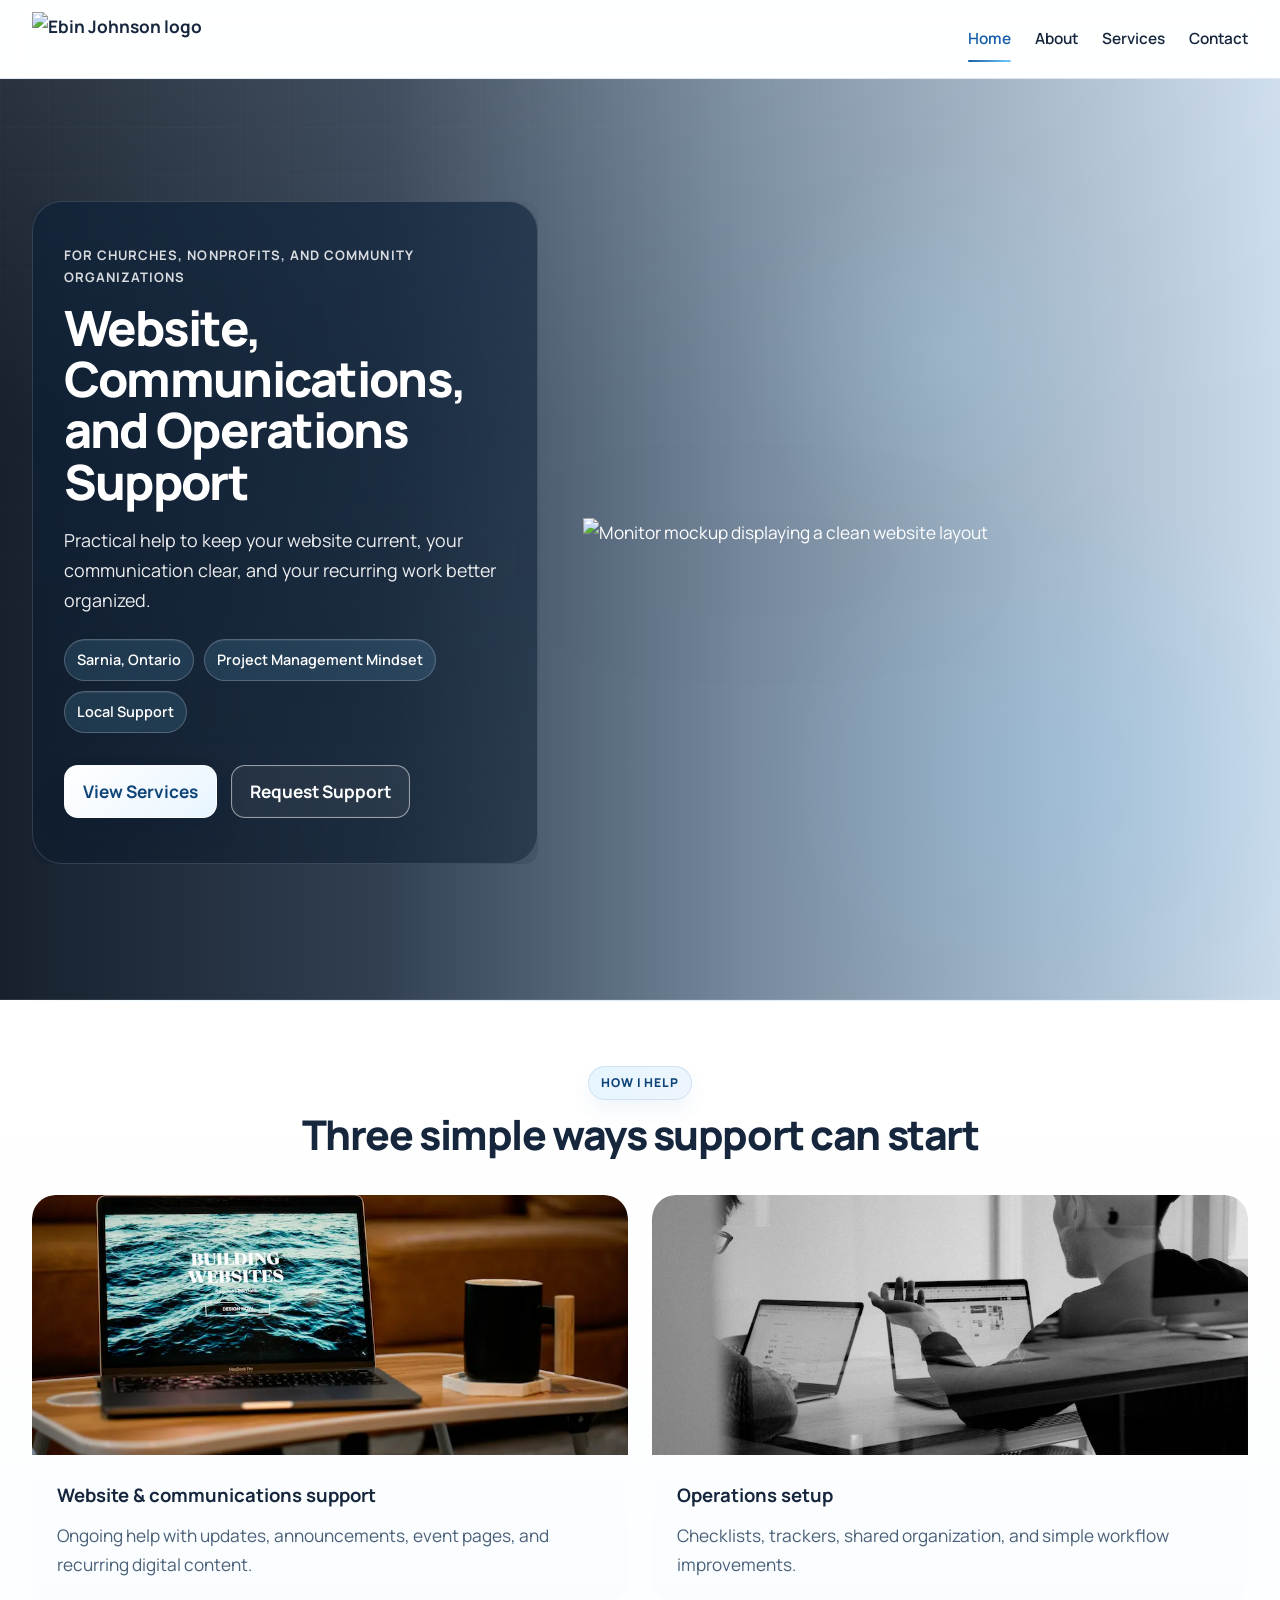
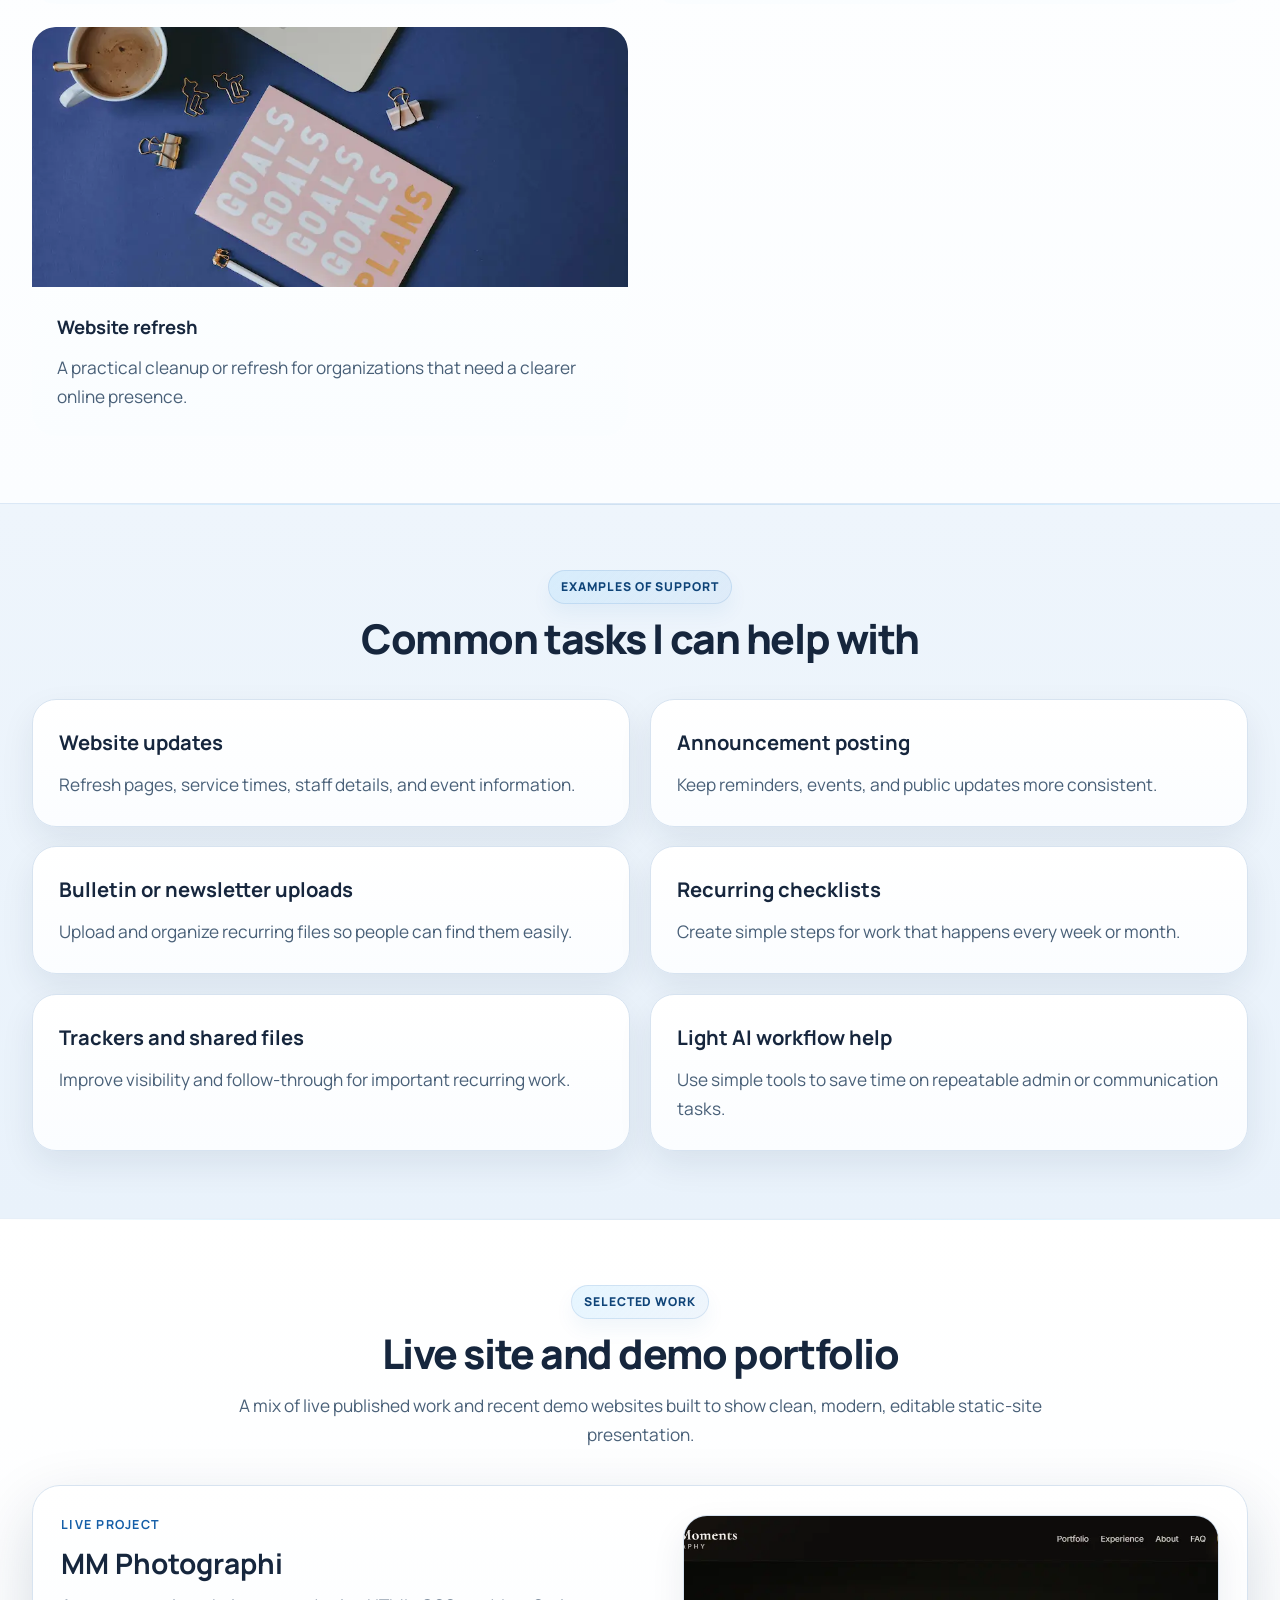
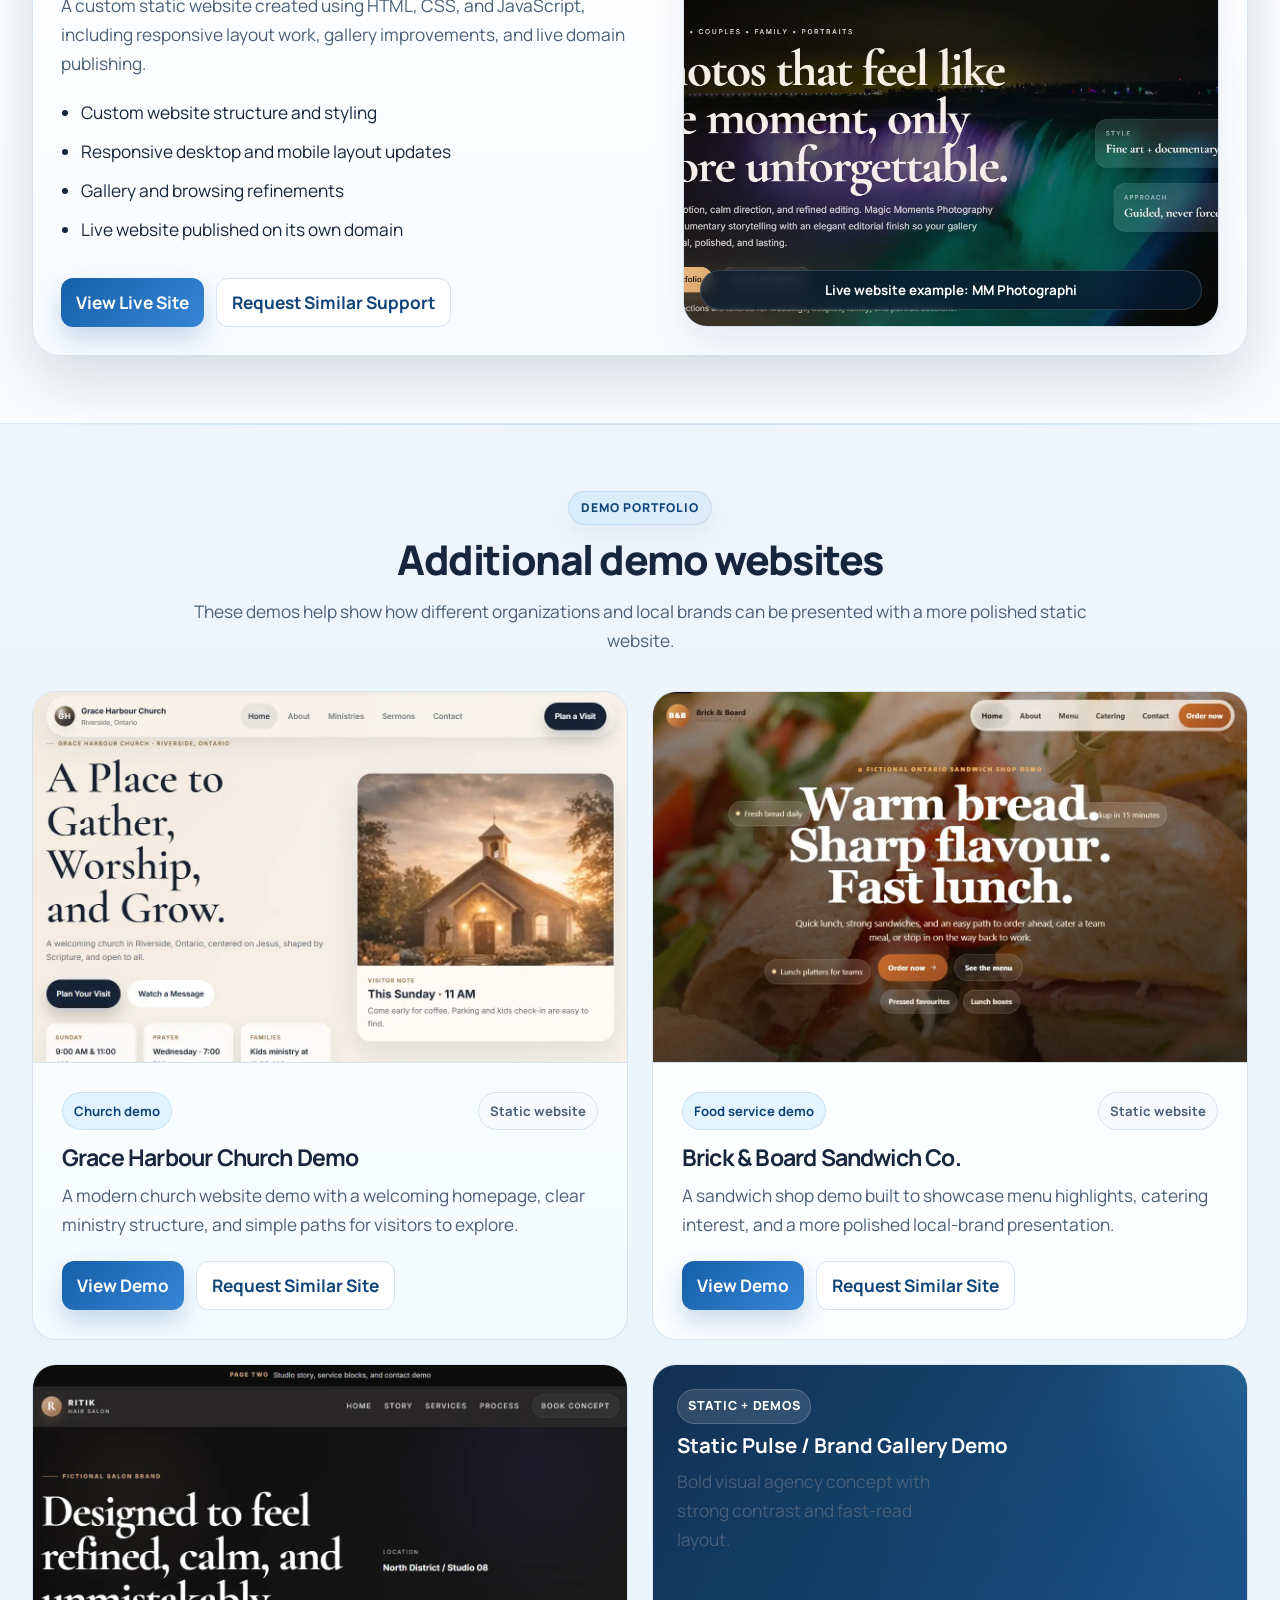
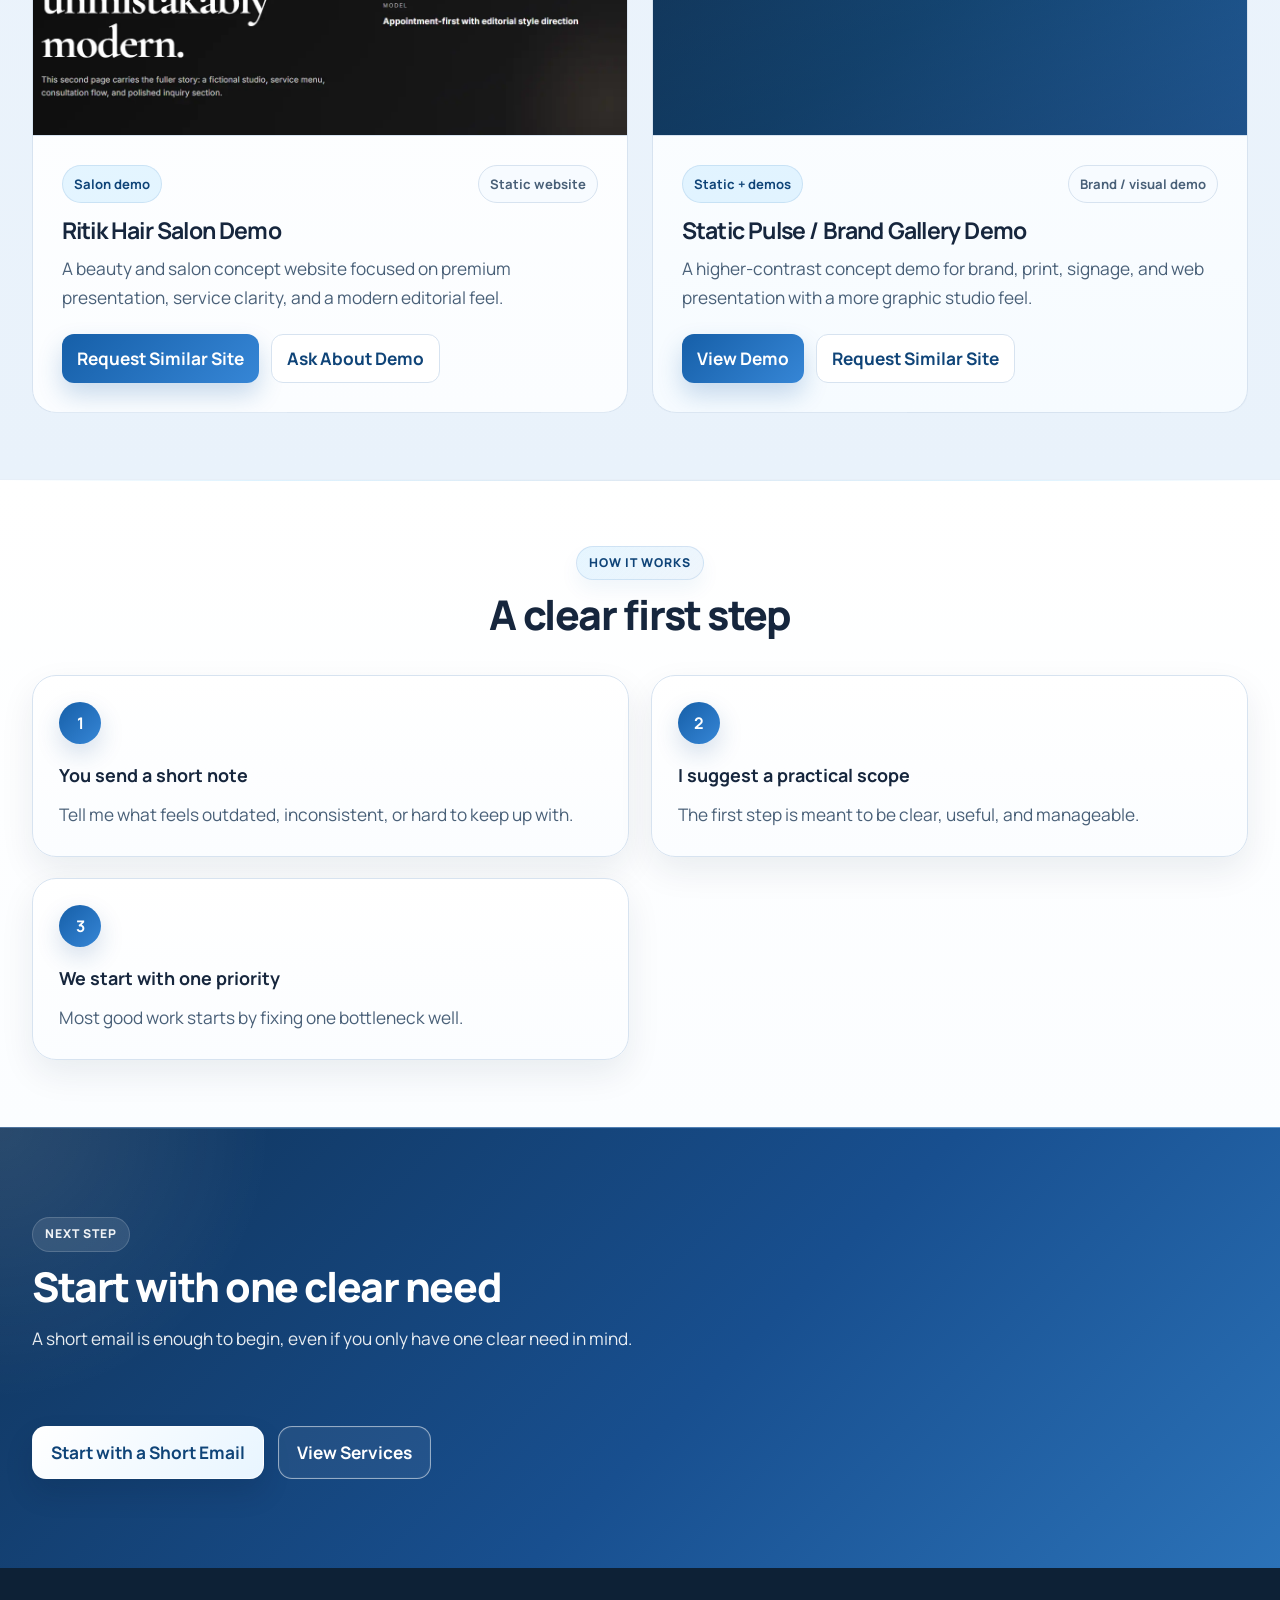
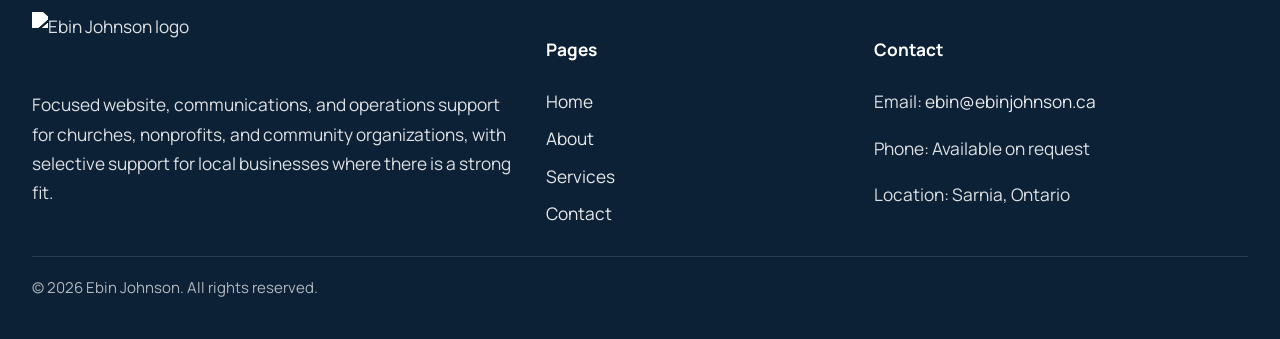
==== commit f8f8a416: "Refresh homepage demo portfolio and image handling" ====
--- a/docs/index.html
+++ b/docs/index.html
@@ -250,9 +250,9 @@
       <div class="container">
         <div class="section-header center">
           <p class="section-label">Selected work</p>
-          <h2>A recent website example</h2>
+          <h2>Live site and demo portfolio</h2>
           <p class="section-intro wide">
-            A live example of a website I created and published as part of practical front-end website support.
+            A mix of live published work and recent demo websites built to show clean, modern, editable static-site presentation.
           </p>
         </div>
 
@@ -262,13 +262,13 @@
             <h3>MM Photographi</h3>
             <p class="proof-text">
               A custom static website created using HTML, CSS, and JavaScript, including responsive layout work,
-              gallery and viewing improvements, and live domain publishing.
+              gallery improvements, and live domain publishing.
             </p>
 
             <ul class="proof-list">
               <li>Custom website structure and styling</li>
               <li>Responsive desktop and mobile layout updates</li>
-              <li>Interactive gallery and viewing improvements</li>
+              <li>Gallery and browsing refinements</li>
               <li>Live website published on its own domain</li>
             </ul>
 
@@ -282,19 +282,25 @@
                 View Live Site
               </a>
               <a href="contact.html" class="btn btn-proof-secondary">
-                Request Support
+                Request Similar Support
               </a>
             </div>
           </div>
 
           <aside class="proof-side">
-            <div class="proof-image-card">
+            <div class="proof-image-card image-shell">
               <img
                 src="assets/images/mmphotographi-preview.png"
+                data-fallback-srcs="assets/images/mmphotographi-preview.webp|assets/images/MMphotographi-preview.png|assets/images/MMphotographi-preview.webp"
                 alt="Screenshot preview of MM Photographi website"
-                class="proof-image"
-                loading="lazy"
-              />
+                class="proof-image resilient-image"
+                loading="lazy"
+              />
+              <div class="media-fallback media-fallback-proof" aria-hidden="true">
+                <span class="media-fallback-label">Live site</span>
+                <strong>MM Photographi</strong>
+                <p>Published client-facing photography website.</p>
+              </div>
               <div class="proof-image-caption">
                 Live website example: MM Photographi
               </div>
@@ -303,45 +309,42 @@
         </div>
       </div>
     </section>
-
 
     <section class="section alt-bg section-compact">
       <div class="container">
         <div class="section-header center">
-          <p class="section-label">More demo websites</p>
-          <h2>Additional examples in progress</h2>
+          <p class="section-label">Demo portfolio</p>
+          <h2>Additional demo websites</h2>
           <p class="section-intro wide">
-            A few more static demo sites showing church, food service, beauty, and small-business presentation work.
+            These demos help show how different organizations and local brands can be presented with a more polished static website.
           </p>
         </div>
 
         <div class="demo-grid">
           <article class="demo-card demo-card-featured">
-            <div class="demo-card-media">
+            <div class="demo-card-media image-shell">
               <img
                 src="assets/images/Grace Harbour Church _ Church Website Demo.webp"
+                data-fallback-srcs="assets/images/Grace Harbour Church_ Church Website Demo.webp|assets/images/Grace Harbour Church Demo.webp"
                 alt="Preview of the Grace Harbour Church demo website"
-                class="demo-card-image"
-                loading="lazy"
-              />
+                class="demo-card-image resilient-image"
+                loading="lazy"
+              />
+              <div class="media-fallback" aria-hidden="true">
+                <span class="media-fallback-label">Church demo</span>
+                <strong>Grace Harbour Church Demo</strong>
+                <p>Modern church website concept with a calm, welcoming structure.</p>
+              </div>
             </div>
             <div class="demo-card-body">
               <div class="demo-meta-row">
                 <span class="demo-tag">Church demo</span>
                 <span class="demo-type">Static website</span>
               </div>
-
               <h3>Grace Harbour Church Demo</h3>
               <p>
                 A modern church website demo with a welcoming homepage, clear ministry structure, and simple paths for visitors to explore.
               </p>
-
-              <ul class="demo-list">
-                <li>Homepage, ministries, and next-step layout</li>
-                <li>Responsive static build using HTML, CSS, and JavaScript</li>
-                <li>Designed to feel clean, calm, and easy to navigate</li>
-              </ul>
-
               <div class="demo-actions">
                 <a
                   href="https://ebinjohnson-web.github.io/church-website-demo/index.html"
@@ -351,39 +354,35 @@
                 >
                   View Demo
                 </a>
-                <a href="contact.html" class="btn btn-outline-primary">
-                  Request Similar Site
-                </a>
+                <a href="contact.html" class="btn btn-outline-primary">Request Similar Site</a>
               </div>
             </div>
           </article>
 
           <article class="demo-card">
-            <div class="demo-card-media">
+            <div class="demo-card-media image-shell">
               <img
                 src="assets/images/Brick &amp; Board Sandwich Co.webp"
+                data-fallback-srcs="assets/images/Brick &amp; Board Sandwich Co..webp|assets/images/Brick and Board Sandwich Co.webp"
                 alt="Preview of the Brick and Board Sandwich Co demo website"
-                class="demo-card-image"
-                loading="lazy"
-              />
+                class="demo-card-image resilient-image"
+                loading="lazy"
+              />
+              <div class="media-fallback" aria-hidden="true">
+                <span class="media-fallback-label">Food service demo</span>
+                <strong>Brick &amp; Board Sandwich Co.</strong>
+                <p>Warm local sandwich shop concept focused on menu and catering flow.</p>
+              </div>
             </div>
             <div class="demo-card-body">
               <div class="demo-meta-row">
                 <span class="demo-tag">Food service demo</span>
                 <span class="demo-type">Static website</span>
               </div>
-
               <h3>Brick &amp; Board Sandwich Co.</h3>
               <p>
                 A sandwich shop demo built to showcase menu highlights, catering interest, and a more polished local-brand presentation.
               </p>
-
-              <ul class="demo-list">
-                <li>Strong visual homepage and menu-led structure</li>
-                <li>Catering, story, and contact-driven page flow</li>
-                <li>Designed for desktop, tablet, and mobile viewing</li>
-              </ul>
-
               <div class="demo-actions">
                 <a
                   href="https://ebinjohnson-web.github.io/sandwich-shop-demo/index.html"
@@ -393,90 +392,82 @@
                 >
                   View Demo
                 </a>
-                <a href="contact.html" class="btn btn-outline-primary">
-                  Request Similar Site
-                </a>
+                <a href="contact.html" class="btn btn-outline-primary">Request Similar Site</a>
               </div>
             </div>
           </article>
 
           <article class="demo-card">
-            <div class="demo-card-media">
+            <div class="demo-card-media image-shell">
               <img
                 src="assets/images/Ritik Hair Salon _ Studio Page.webp"
+                data-fallback-srcs="assets/images/Ritik Hair Salon Studio Page.webp|assets/images/Ritik Hair Salon.webp"
                 alt="Preview of the Ritik Hair Salon demo website"
-                class="demo-card-image"
-                loading="lazy"
-              />
+                class="demo-card-image resilient-image"
+                loading="lazy"
+              />
+              <div class="media-fallback" aria-hidden="true">
+                <span class="media-fallback-label">Salon demo</span>
+                <strong>Ritik Hair Salon Demo</strong>
+                <p>Editorial-style salon concept with strong visual presentation.</p>
+              </div>
             </div>
             <div class="demo-card-body">
               <div class="demo-meta-row">
                 <span class="demo-tag">Salon demo</span>
                 <span class="demo-type">Static website</span>
               </div>
-
               <h3>Ritik Hair Salon Demo</h3>
               <p>
-                A beauty and salon concept website focused on premium presentation, service clarity, and a modern, editorial feel.
-              </p>
-
-              <ul class="demo-list">
-                <li>Refined landing sections and service presentation</li>
-                <li>Visual-first layout with responsive static build</li>
-                <li>Made for a polished small-business web presence</li>
-              </ul>
-
+                A beauty and salon concept website focused on premium presentation, service clarity, and a modern editorial feel.
+              </p>
               <div class="demo-actions">
-                <a href="contact.html" class="btn btn-nav">
-                  Ask for Preview
-                </a>
-                <a href="contact.html" class="btn btn-outline-primary">
-                  Request Similar Site
-                </a>
-              </div>
-            </div>
-          </article>
-
-          <article class="demo-card">
-            <div class="demo-card-media">
-              <img
-                src="assets/images/hero-monitor.webp?v=1"
-                alt="Monitor graphic representing additional static demo websites"
-                class="demo-card-image"
-                loading="lazy"
-              />
+                <a href="contact.html" class="btn btn-nav">Request Similar Site</a>
+                <a href="contact.html" class="btn btn-outline-primary">Ask About Demo</a>
+              </div>
+            </div>
+          </article>
+
+          <article class="demo-card demo-card-static-pulse">
+            <div class="demo-card-media image-shell">
+              <img
+                src="assets/images/brand-gallery-preview.webp"
+                data-fallback-srcs="assets/images/Brand Gallery Demo.webp|assets/images/brand-gallery-demo.webp|assets/images/static-pulse-preview.webp"
+                alt="Preview of the Static Pulse visual agency demo website"
+                class="demo-card-image resilient-image"
+                loading="lazy"
+              />
+              <div class="media-fallback" aria-hidden="true">
+                <span class="media-fallback-label">Static + demos</span>
+                <strong>Static Pulse / Brand Gallery Demo</strong>
+                <p>Bold visual agency concept with strong contrast and fast-read layout.</p>
+              </div>
             </div>
             <div class="demo-card-body">
               <div class="demo-meta-row">
                 <span class="demo-tag">Static + demos</span>
-                <span class="demo-type">More examples</span>
-              </div>
-
-              <h3>Additional Static Site Demos</h3>
-              <p>
-                I also build smaller concept sites and one-page static demos for local service businesses, portfolios, and practical website refresh ideas.
-              </p>
-
-              <ul class="demo-list">
-                <li>Simple concept pages and multi-page demo builds</li>
-                <li>Clean structure for local businesses and organizations</li>
-                <li>Useful when exploring direction before a full site</li>
-              </ul>
-
+                <span class="demo-type">Brand / visual demo</span>
+              </div>
+              <h3>Static Pulse / Brand Gallery Demo</h3>
+              <p>
+                A higher-contrast concept demo for brand, print, signage, and web presentation with a more graphic studio feel.
+              </p>
               <div class="demo-actions">
-                <a href="contact.html" class="btn btn-nav">
-                  Ask for More Examples
+                <a
+                  href="https://ebinjohnson-web.github.io/brand-gallery-demo/#contact"
+                  class="btn btn-nav"
+                  target="_blank"
+                  rel="noopener noreferrer"
+                >
+                  View Demo
                 </a>
-                <a href="services.html" class="btn btn-outline-primary">
-                  View Services
-                </a>
-              </div>
-            </div>
-          </article>
-        </div>
-      </div>
-    </section>
-
+                <a href="contact.html" class="btn btn-outline-primary">Request Similar Site</a>
+              </div>
+            </div>
+          </article>
+        </div>
+      </div>
+    </section>
 
 
     <section class="section section-compact">
@@ -559,7 +550,7 @@
     </div>
   </footer>
 
-  <script src="script.js?v=5"></script>
+  <script src="script.js?v=6"></script>
 </body>
 </html>
 
--- a/docs/styles.css
+++ b/docs/styles.css
@@ -925,7 +925,7 @@
 /* Visual service cards */
 .service-visual-grid {
   display: grid;
-  grid-template-columns: repeat(3, minmax(0, 1fr));
+  grid-template-columns: repeat(2, minmax(0, 1fr));
   gap: clamp(1rem, 2.2vw, 1.5rem);
 }
 
@@ -965,6 +965,191 @@
 .service-visual-body p {
   margin: 0;
   color: var(--muted);
+}
+
+/* Live proof section */
+.proof-card {
+  display: grid;
+  grid-template-columns: minmax(0, 1.05fr) minmax(320px, 0.95fr);
+  gap: clamp(1.2rem, 2.4vw, 1.8rem);
+  align-items: stretch;
+  padding: clamp(1.25rem, 2.2vw, 1.8rem);
+  border-radius: 28px;
+  background: linear-gradient(180deg, #ffffff 0%, #f8fbff 100%);
+  border: 1px solid var(--border);
+  box-shadow: var(--shadow-strong);
+}
+
+.proof-copy {
+  display: flex;
+  flex-direction: column;
+}
+
+.proof-copy h3 {
+  margin: 0 0 12px;
+  font-size: clamp(1.65rem, 2.2vw, 2.3rem);
+  line-height: 1.12;
+}
+
+.proof-text {
+  margin: 0;
+  color: var(--muted);
+  max-width: 760px;
+}
+
+.proof-list {
+  margin: 20px 0 0;
+  padding-left: 20px;
+}
+
+.proof-list li {
+  margin-bottom: 10px;
+  color: var(--text);
+}
+
+.proof-actions {
+  display: flex;
+  flex-wrap: wrap;
+  gap: 12px;
+  margin-top: 1.5rem;
+}
+
+.proof-side {
+  min-width: 0;
+}
+
+.proof-image-card {
+  position: relative;
+  height: 100%;
+  min-height: 100%;
+  overflow: hidden;
+  border-radius: 24px;
+  background: linear-gradient(180deg, #dce8f5 0%, #cfddeb 100%);
+  border: 1px solid var(--border);
+  box-shadow: var(--shadow);
+}
+
+.proof-image {
+  width: 100%;
+  height: 100%;
+  min-height: 320px;
+  object-fit: cover;
+  transition: transform 1200ms var(--motion-ease-soft), filter 1200ms var(--motion-ease-soft), opacity 260ms ease;
+}
+
+.proof-card:hover .proof-image {
+  transform: scale(1.02);
+}
+
+.proof-image-caption {
+  position: absolute;
+  left: 16px;
+  right: 16px;
+  bottom: 16px;
+  z-index: 2;
+  display: inline-flex;
+  align-items: center;
+  justify-content: center;
+  min-height: 40px;
+  padding: 8px 12px;
+  border-radius: 999px;
+  background: rgba(9, 27, 48, 0.76);
+  border: 1px solid rgba(255, 255, 255, 0.14);
+  color: #ffffff;
+  font-size: 0.84rem;
+  font-weight: 700;
+  backdrop-filter: blur(8px);
+}
+
+.btn-proof-secondary {
+  min-height: 42px;
+  padding: 9px 15px;
+  border-radius: 12px;
+  background: #ffffff;
+  border: 1px solid var(--border);
+  color: var(--primary-3);
+  box-shadow: none;
+}
+
+.btn-proof-secondary:hover {
+  background: var(--highlight-soft);
+  border-color: var(--border-strong);
+  color: var(--primary);
+}
+
+/* Resilient image fallback */
+.image-shell {
+  position: relative;
+  overflow: hidden;
+}
+
+.media-fallback {
+  position: absolute;
+  inset: 0;
+  z-index: 1;
+  display: flex;
+  flex-direction: column;
+  justify-content: flex-end;
+  gap: 10px;
+  padding: clamp(1rem, 2vw, 1.5rem);
+  background:
+    radial-gradient(circle at top right, rgba(115, 203, 255, 0.18), transparent 26%),
+    linear-gradient(145deg, #153456 0%, #1a588f 56%, #2f7aca 100%);
+  color: #ffffff;
+  opacity: 0;
+  pointer-events: none;
+  transition: opacity 220ms ease;
+}
+
+.media-fallback::after {
+  content: "";
+  position: absolute;
+  inset: 0;
+  background: linear-gradient(180deg, rgba(4, 17, 34, 0.12) 0%, rgba(4, 17, 34, 0.38) 100%);
+}
+
+.media-fallback > * {
+  position: relative;
+  z-index: 1;
+}
+
+.media-fallback strong {
+  font-size: clamp(1.2rem, 1.6vw, 1.55rem);
+  line-height: 1.1;
+}
+
+.media-fallback p {
+  margin: 0;
+  max-width: 26ch;
+  color: rgba(255, 255, 255, 0.9);
+}
+
+.media-fallback-label {
+  display: inline-flex;
+  align-items: center;
+  width: fit-content;
+  min-height: 32px;
+  padding: 6px 10px;
+  border-radius: 999px;
+  background: rgba(255, 255, 255, 0.12);
+  border: 1px solid rgba(255, 255, 255, 0.18);
+  font-size: 0.78rem;
+  font-weight: 800;
+  letter-spacing: 0.06em;
+  text-transform: uppercase;
+}
+
+.media-fallback-proof {
+  justify-content: center;
+  align-items: flex-start;
+}
+
+.image-shell.is-broken .media-fallback {
+  opacity: 1;
+}
+
+.image-shell.is-broken img {
+  opacity: 0;
 }
 
 /* Demo cards */
@@ -991,6 +1176,12 @@
     linear-gradient(180deg, #ffffff 0%, #f4fbff 100%);
 }
 
+.demo-card-static-pulse {
+  background:
+    radial-gradient(circle at top right, rgba(255, 255, 255, 0.14), transparent 24%),
+    linear-gradient(180deg, #ffffff 0%, #f6fbff 100%);
+}
+
 .demo-card-media {
   position: relative;
   width: 100%;
@@ -1000,11 +1191,15 @@
   border-bottom: 1px solid var(--border);
 }
 
+.demo-card-media .media-fallback {
+  justify-content: flex-start;
+}
+
 .demo-card-image {
   width: 100%;
   height: 100%;
   object-fit: cover;
-  transition: transform 1200ms var(--motion-ease-soft), filter 1200ms var(--motion-ease-soft);
+  transition: transform 1200ms var(--motion-ease-soft), filter 1200ms var(--motion-ease-soft), opacity 260ms ease;
 }
 
 .demo-card:hover .demo-card-image {
@@ -1076,92 +1271,6 @@
   display: flex;
   flex-wrap: wrap;
   gap: 12px;
-}
-
-
-
-/* Proof card */
-.proof-card {
-  display: grid;
-  grid-template-columns: minmax(0, 1.02fr) minmax(300px, 0.98fr);
-  gap: clamp(1.2rem, 2.4vw, 1.8rem);
-  padding: clamp(1.35rem, 2.4vw, 1.85rem);
-  border-radius: 28px;
-  background:
-    radial-gradient(circle at top right, rgba(115, 203, 255, 0.16), transparent 24%),
-    linear-gradient(180deg, #ffffff 0%, #f8fbff 100%);
-  border: 1px solid var(--border);
-  box-shadow: var(--shadow);
-}
-
-.proof-copy h3 {
-  margin: 0 0 12px;
-  font-size: clamp(1.45rem, 2vw, 1.9rem);
-  line-height: 1.16;
-}
-
-.proof-text {
-  margin: 0;
-  color: var(--muted);
-}
-
-.proof-list {
-  margin: 18px 0 0;
-  padding-left: 20px;
-}
-
-.proof-list li {
-  margin-bottom: 9px;
-  color: var(--text);
-}
-
-.proof-actions {
-  margin-top: 22px;
-  display: flex;
-  flex-wrap: wrap;
-  gap: 12px;
-}
-
-.proof-side {
-  display: flex;
-  align-items: stretch;
-}
-
-.proof-image-card {
-  width: 100%;
-  border-radius: 24px;
-  overflow: hidden;
-  background: #ffffff;
-  border: 1px solid var(--border);
-  box-shadow: 0 18px 36px rgba(11, 33, 58, 0.10);
-}
-
-.proof-image {
-  width: 100%;
-  aspect-ratio: 16 / 10;
-  object-fit: cover;
-}
-
-.proof-image-caption {
-  padding: 12px 14px;
-  color: var(--muted);
-  font-size: 0.92rem;
-  background: #ffffff;
-}
-
-.btn-proof-secondary {
-  min-height: 42px;
-  padding: 9px 15px;
-  border-radius: 12px;
-  background: #ffffff;
-  border: 1px solid var(--border);
-  color: var(--primary-3);
-}
-
-.btn-proof-secondary:hover {
-  background: var(--highlight-soft);
-  border-color: var(--border-strong);
-  color: var(--primary);
 }
 
 /* Trust section */
@@ -2007,15 +2116,14 @@
 }
 
 @media (max-width: 1180px) {
-
-  .proof-card {
-    grid-template-columns: 1fr;
-  }
-  .hero-split-layout,
+  .proof-card,
   .two-col-grid,
   .fit-intro,
   .contact-layout,
   .cta-band-inner {
+    grid-template-columns: 1fr;
+    gap: 2rem;
+  }
     grid-template-columns: 1fr;
     gap: 2rem;
   }
@@ -2031,10 +2139,7 @@
     grid-template-columns: repeat(2, minmax(0, 1fr));
   }
 
-  .demo-card-featured {
-    grid-column: 1 / -1;
-  }
-
+  
   .header-cta {
     display: none;
   }
@@ -2108,6 +2213,25 @@
 }
 
 @media (max-width: 760px) {
+  .proof-card {
+    padding: 20px;
+  }
+
+  .proof-image {
+    min-height: 260px;
+  }
+
+  .proof-image-caption {
+    left: 12px;
+    right: 12px;
+    bottom: 12px;
+    font-size: 0.8rem;
+  }
+
+  .proof-actions {
+    flex-direction: column;
+  }
+
   .menu-toggle {
     display: inline-block;
   }
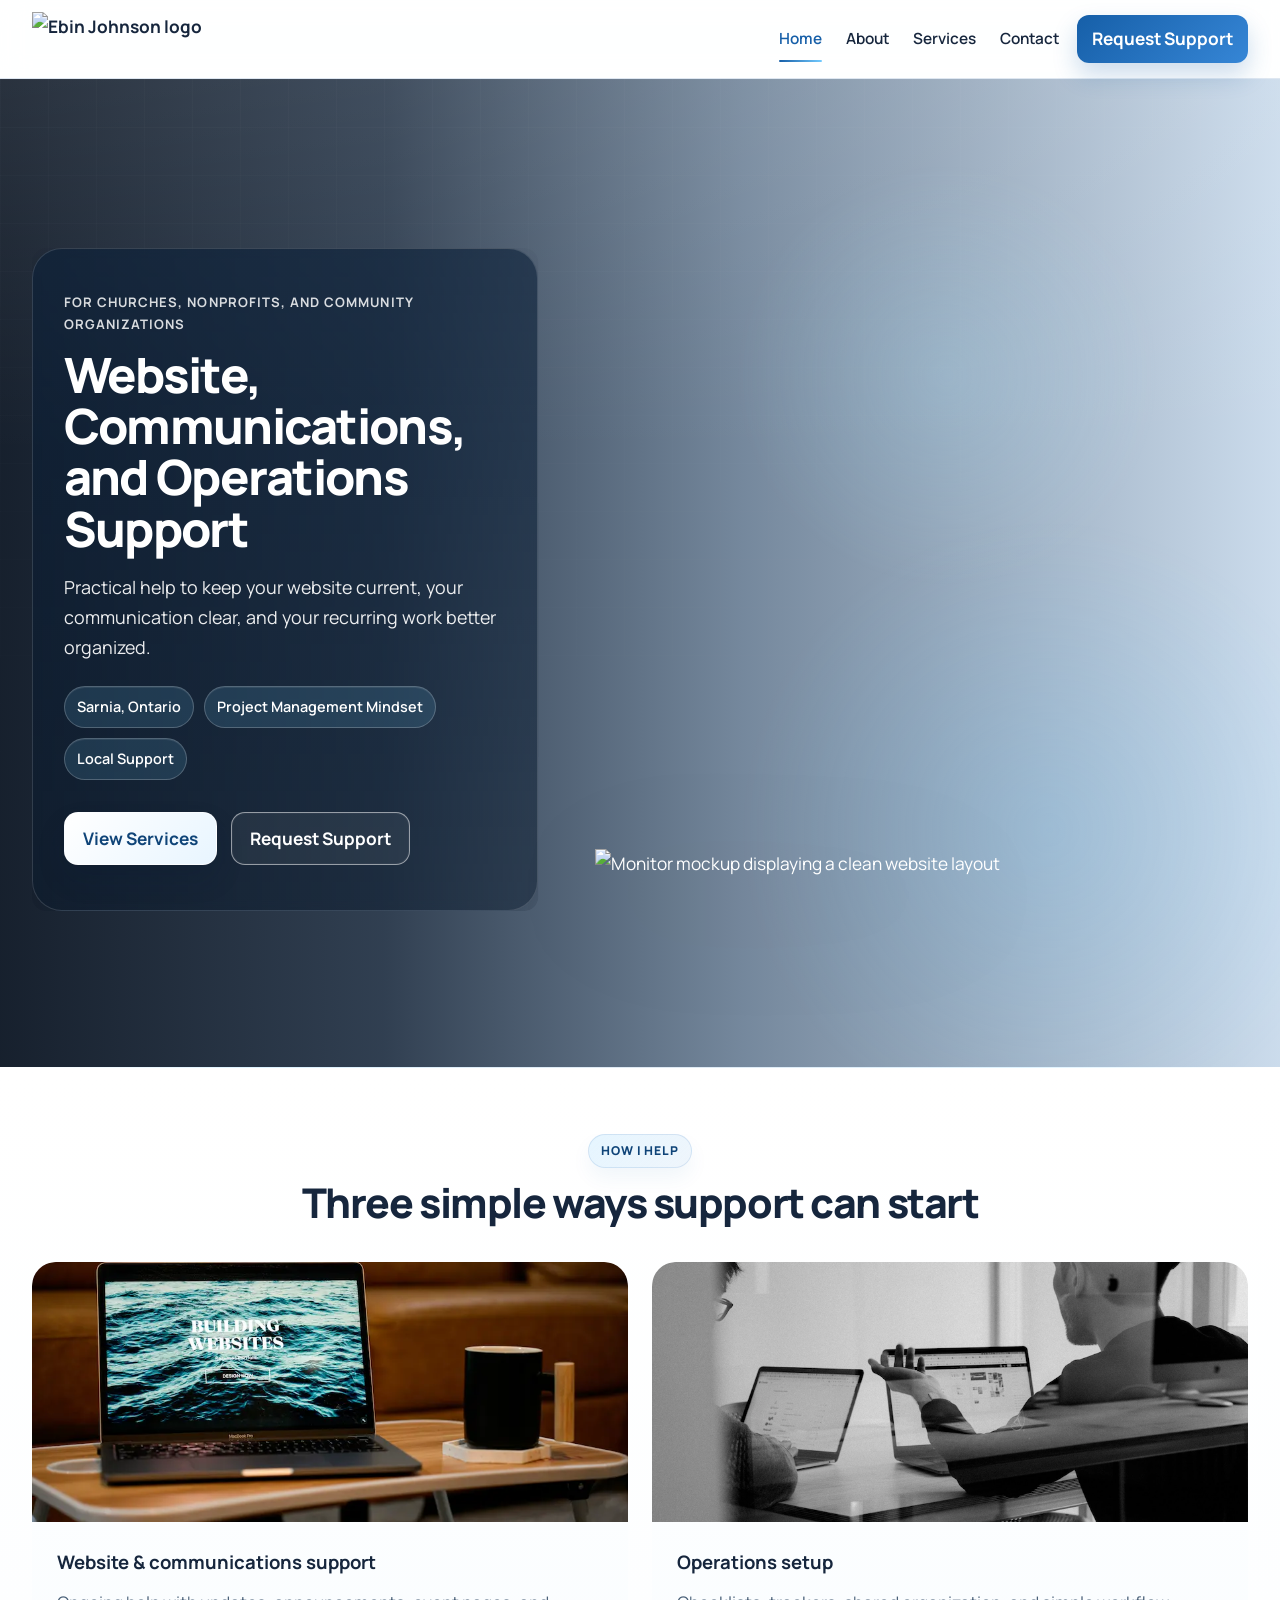
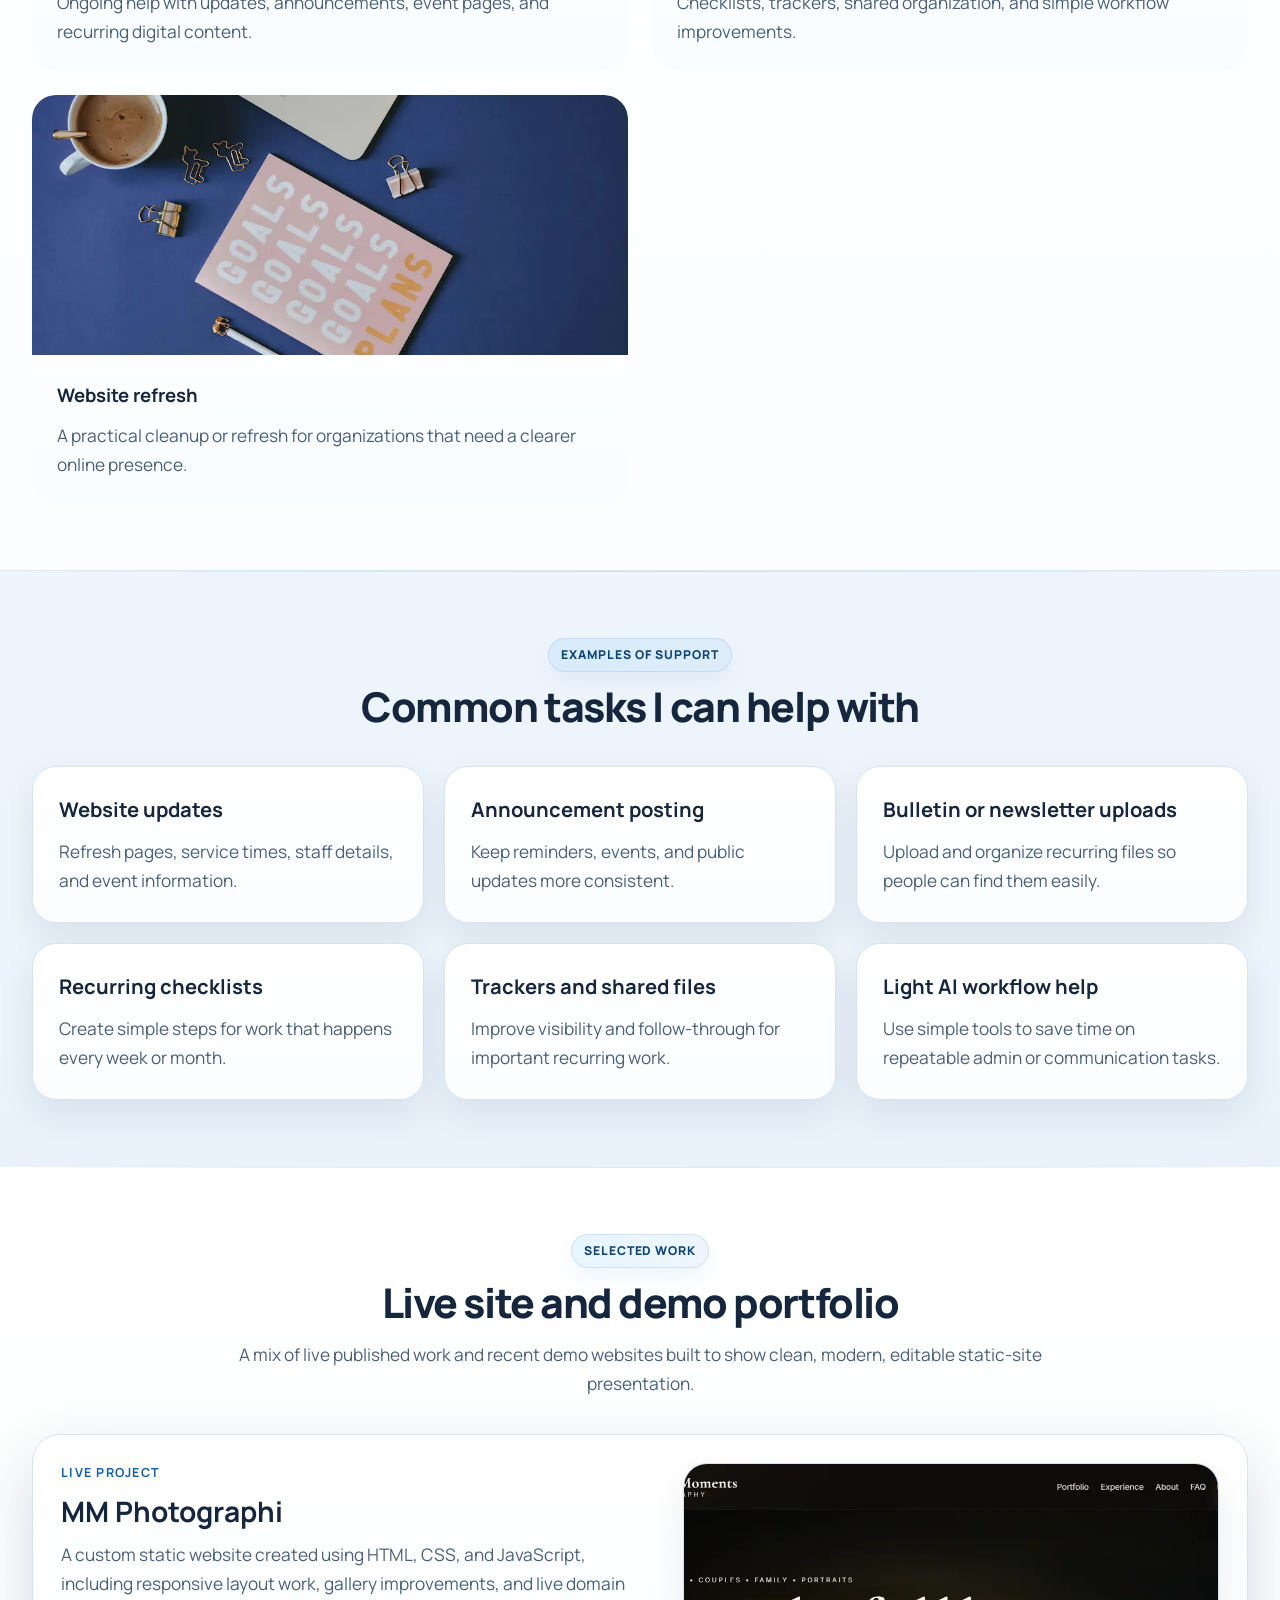
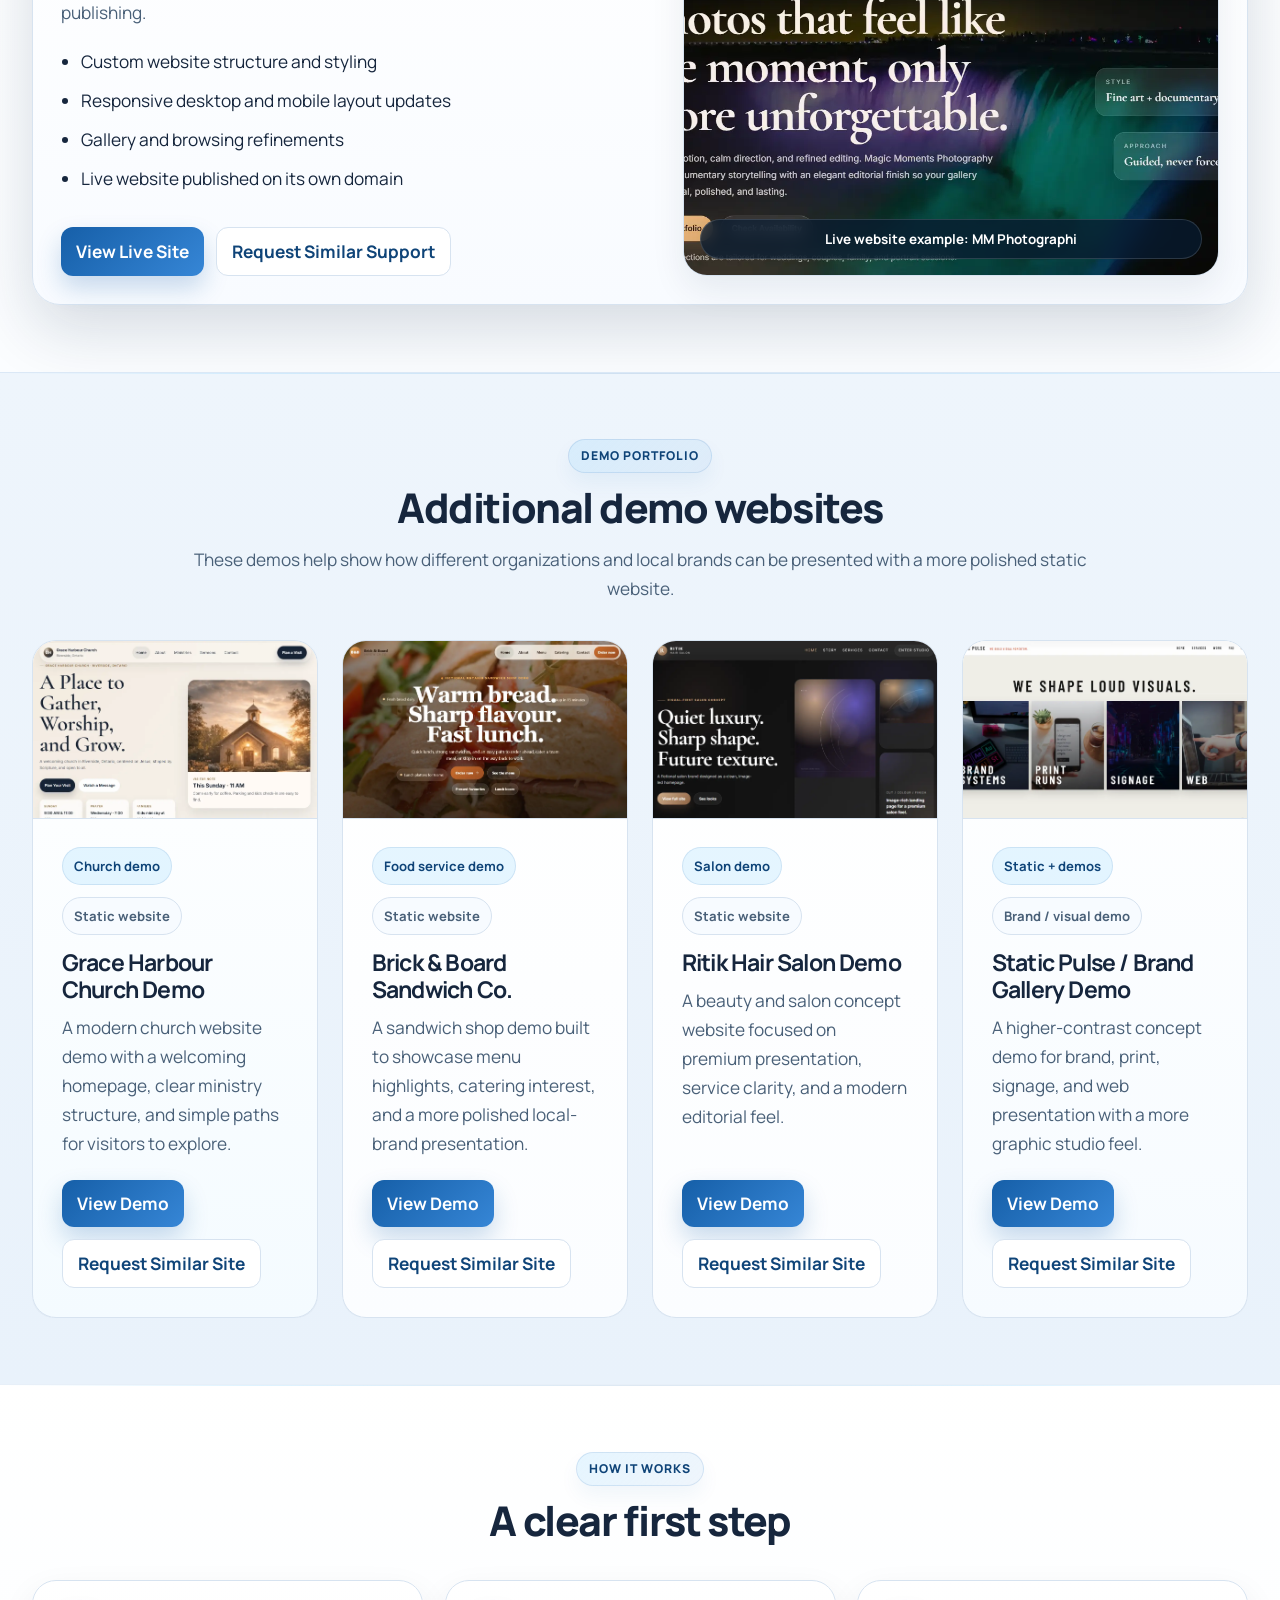
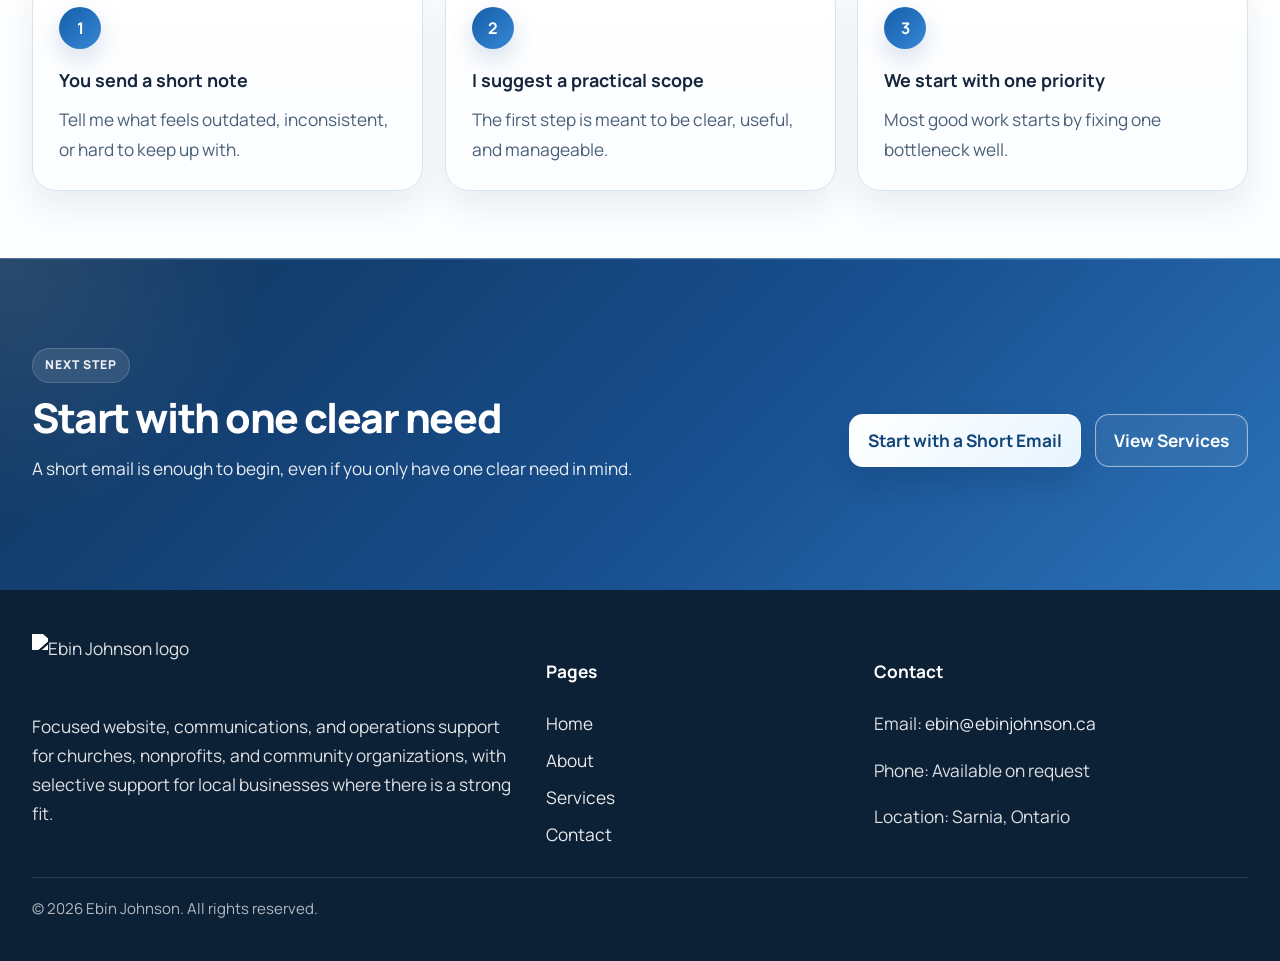
==== commit a9df0c5b: "Update Ritik preview image and refine demo grid layout" ====
--- a/docs/index.html
+++ b/docs/index.html
@@ -42,7 +42,7 @@
   <link rel="icon" type="image/png" sizes="16x16" href="/favicon-16x16.png" />
   <link rel="apple-touch-icon" href="/apple-touch-icon.png" />
   <link rel="manifest" href="/site.webmanifest" />
-  <link rel="stylesheet" href="styles.css?v=13" />
+  <link rel="stylesheet" href="styles.css?v=15" />
 
   <script type="application/ld+json">
   {
@@ -400,7 +400,7 @@
           <article class="demo-card">
             <div class="demo-card-media image-shell">
               <img
-                src="assets/images/Ritik Hair Salon _ Studio Page.webp"
+                src="assets/images/Ritik Hair Salon _ Studio Page.webp?v=2"
                 data-fallback-srcs="assets/images/Ritik Hair Salon Studio Page.webp|assets/images/Ritik Hair Salon.webp"
                 alt="Preview of the Ritik Hair Salon demo website"
                 class="demo-card-image resilient-image"
@@ -422,8 +422,15 @@
                 A beauty and salon concept website focused on premium presentation, service clarity, and a modern editorial feel.
               </p>
               <div class="demo-actions">
-                <a href="contact.html" class="btn btn-nav">Request Similar Site</a>
-                <a href="contact.html" class="btn btn-outline-primary">Ask About Demo</a>
+                <a
+                  href="https://ebinjohnson-web.github.io/ritik-hair-salon-demo/"
+                  class="btn btn-nav"
+                  target="_blank"
+                  rel="noopener noreferrer"
+                >
+                  View Demo
+                </a>
+                <a href="contact.html" class="btn btn-outline-primary">Request Similar Site</a>
               </div>
             </div>
           </article>
@@ -431,8 +438,8 @@
           <article class="demo-card demo-card-static-pulse">
             <div class="demo-card-media image-shell">
               <img
-                src="assets/images/brand-gallery-preview.webp"
-                data-fallback-srcs="assets/images/Brand Gallery Demo.webp|assets/images/brand-gallery-demo.webp|assets/images/static-pulse-preview.webp"
+                src="assets/images/Static Pulse — Visual Agency Demo.webp"
+                data-fallback-srcs="assets/images/Static Pulse - Visual Agency Demo.webp|assets/images/Static Pulse — Visual Agency Demo.png|assets/images/Brand Gallery Demo.webp|assets/images/brand-gallery-demo.webp|assets/images/static-pulse-preview.webp"
                 alt="Preview of the Static Pulse visual agency demo website"
                 class="demo-card-image resilient-image"
                 loading="lazy"
@@ -550,7 +557,7 @@
     </div>
   </footer>
 
-  <script src="script.js?v=6"></script>
+  <script src="script.js?v=7"></script>
 </body>
 </html>
 
--- a/docs/styles.css
+++ b/docs/styles.css
@@ -1155,7 +1155,7 @@
 /* Demo cards */
 .demo-grid {
   display: grid;
-  grid-template-columns: repeat(3, minmax(0, 1fr));
+  grid-template-columns: repeat(4, minmax(0, 1fr));
   gap: clamp(1rem, 2.2vw, 1.5rem);
   align-items: stretch;
 }
@@ -2121,9 +2121,6 @@
   .fit-intro,
   .contact-layout,
   .cta-band-inner {
-    grid-template-columns: 1fr;
-    gap: 2rem;
-  }
     grid-template-columns: 1fr;
     gap: 2rem;
   }
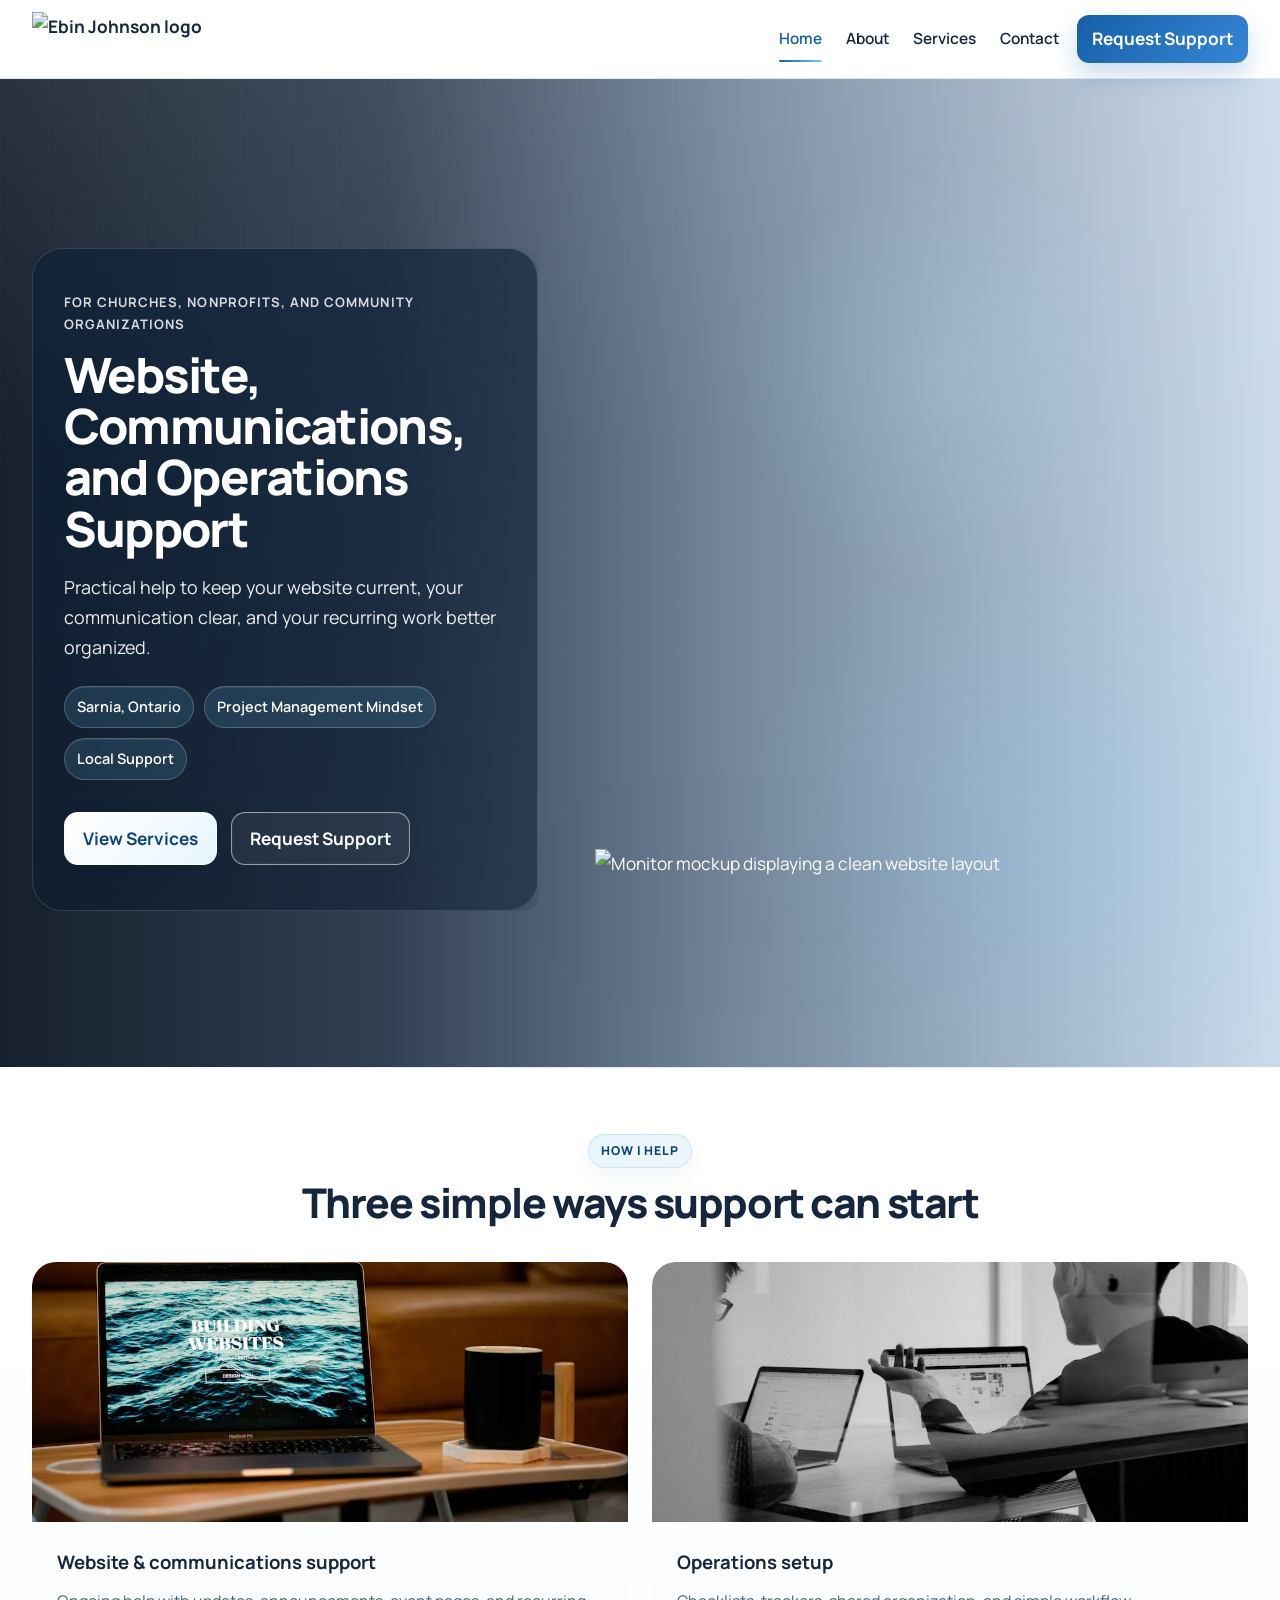
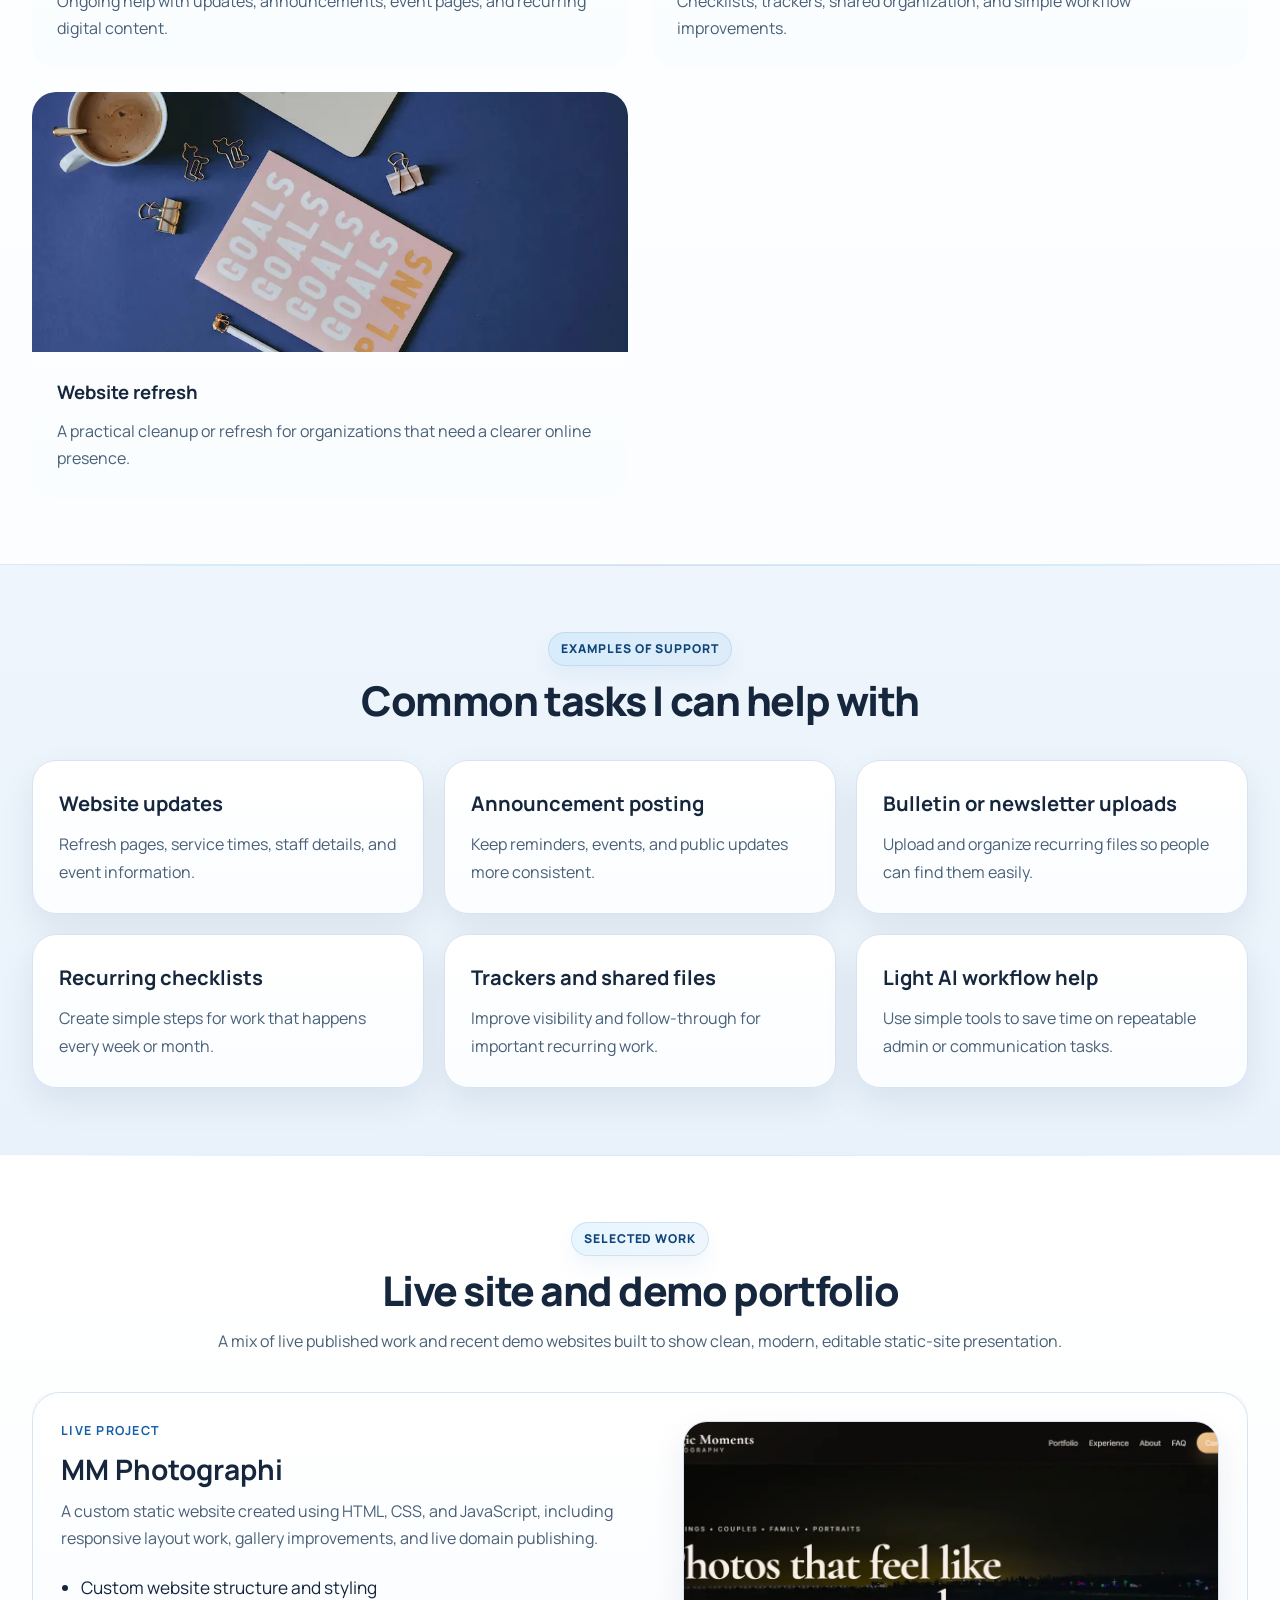
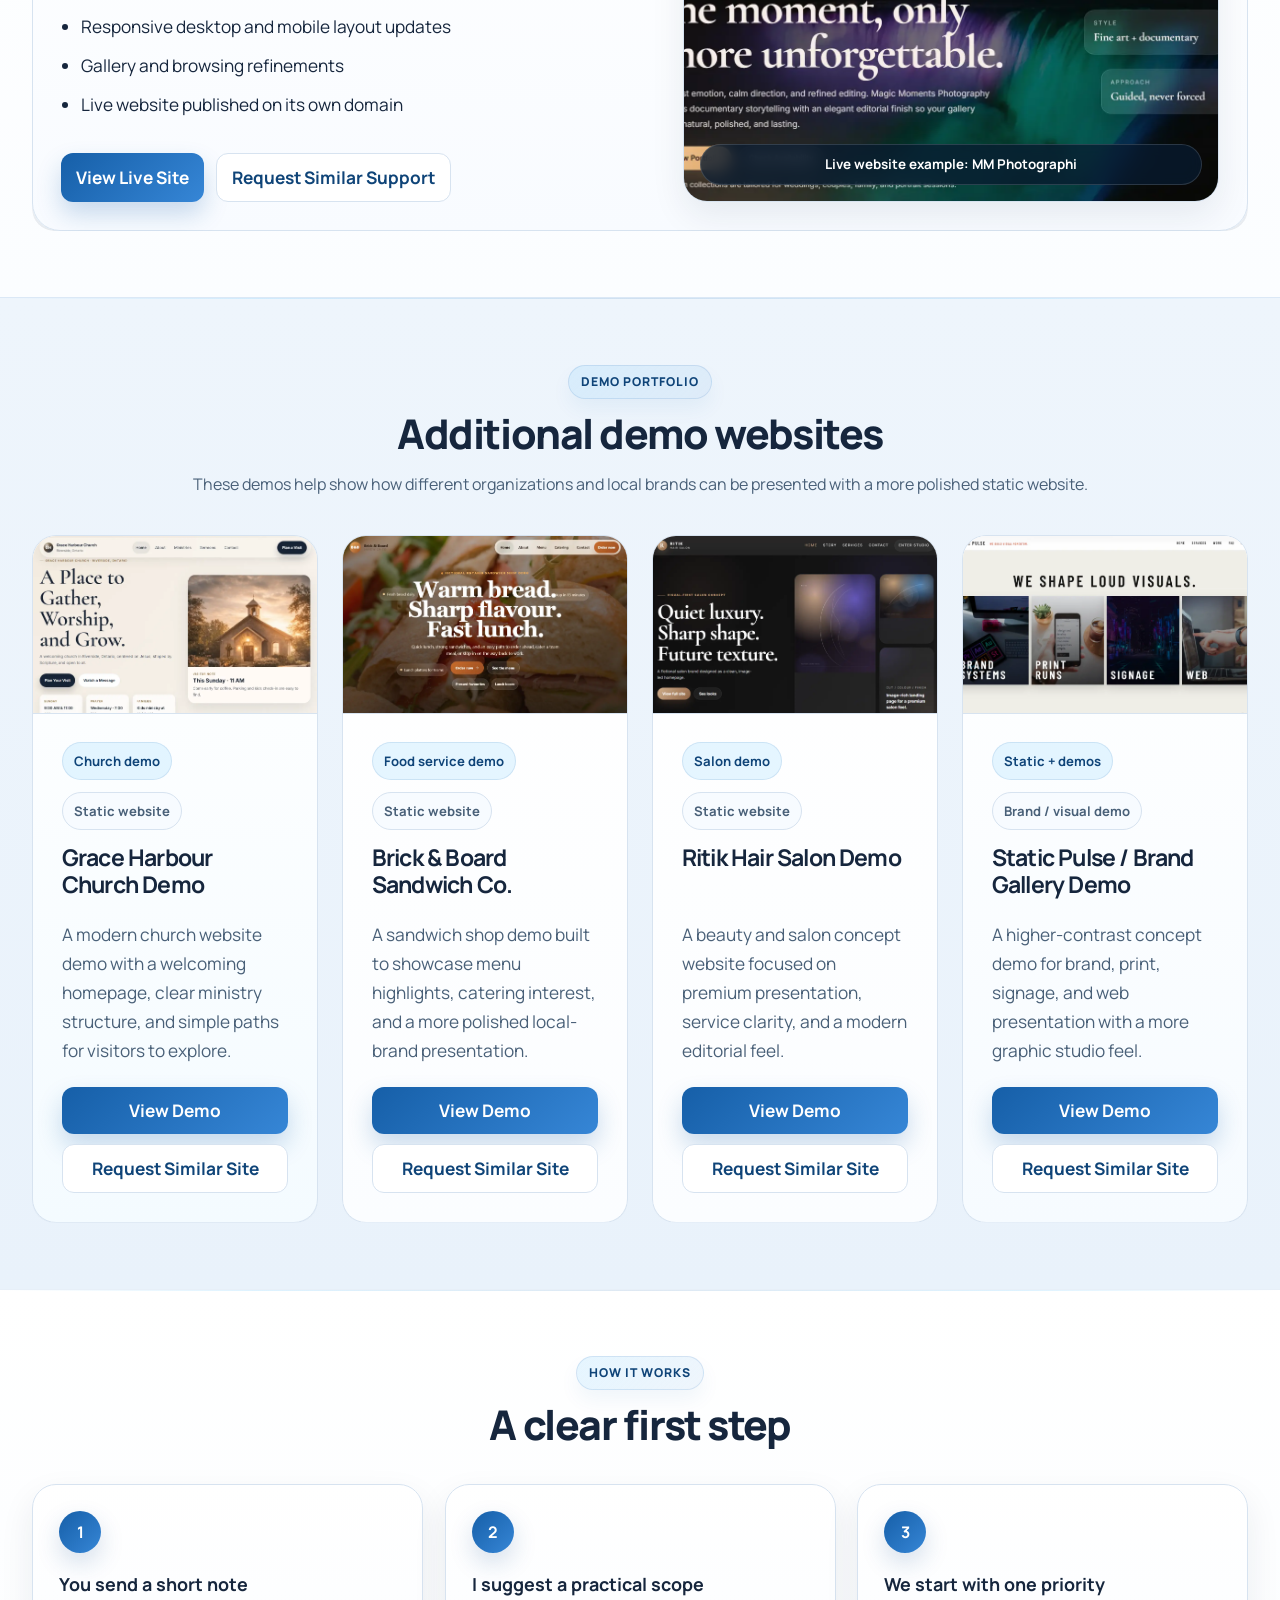
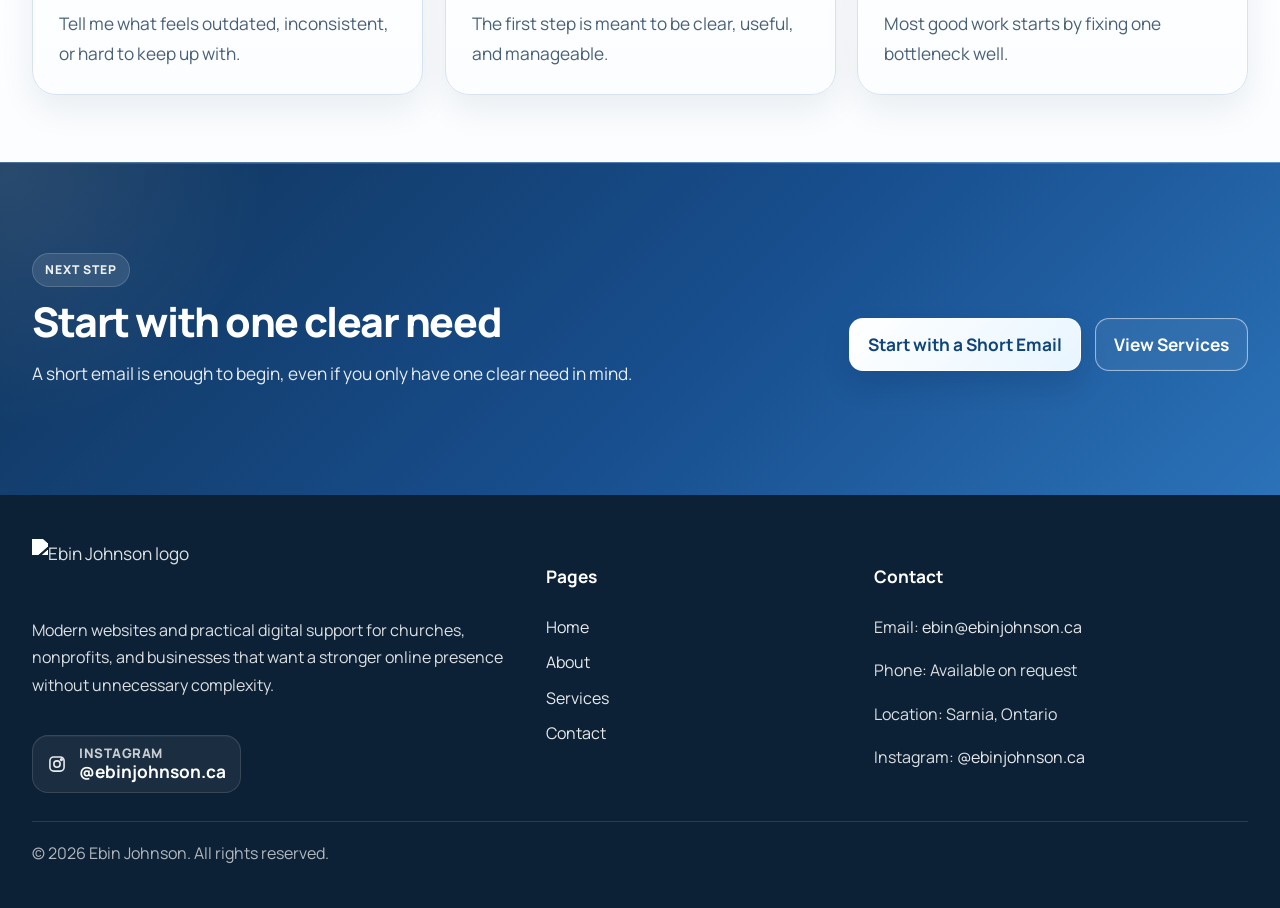
==== commit f7af2505: "Polish main pages and standardize footer" ====
--- a/docs/index.html
+++ b/docs/index.html
@@ -42,7 +42,7 @@
   <link rel="icon" type="image/png" sizes="16x16" href="/favicon-16x16.png" />
   <link rel="apple-touch-icon" href="/apple-touch-icon.png" />
   <link rel="manifest" href="/site.webmanifest" />
-  <link rel="stylesheet" href="styles.css?v=15" />
+  <link rel="stylesheet" href="styles.css?v=17" />
 
   <script type="application/ld+json">
   {
@@ -310,7 +310,7 @@
       </div>
     </section>
 
-    <section class="section alt-bg section-compact">
+    <section class="section alt-bg section-compact" id="demo-portfolio">
       <div class="container">
         <div class="section-header center">
           <p class="section-label">Demo portfolio</p>
@@ -523,41 +523,63 @@
   </main>
 
   <footer class="site-footer">
-    <div class="container footer-grid">
-      <div class="footer-brand-block">
-        <div class="footer-logo-row">
-          <img src="assets/images/EJbluelogo1.png" alt="Ebin Johnson logo" class="footer-logo-image" />
-        </div>
-        <p>
-          Focused website, communications, and operations support for churches, nonprofits,
-          and community organizations, with selective support for local businesses where there is a strong fit.
-        </p>
-      </div>
-
-      <div>
-        <h4>Pages</h4>
-        <ul class="footer-links">
-          <li><a href="index.html">Home</a></li>
-          <li><a href="about.html">About</a></li>
-          <li><a href="services.html">Services</a></li>
-          <li><a href="contact.html">Contact</a></li>
-        </ul>
-      </div>
-
-      <div>
-        <h4>Contact</h4>
-        <p>Email: <a href="mailto:ebin@ebinjohnson.ca">ebin@ebinjohnson.ca</a></p>
-        <p>Phone: Available on request</p>
-        <p>Location: Sarnia, Ontario</p>
+  <div class="container footer-grid">
+    <div class="footer-brand-block">
+      <div class="footer-logo-row">
+        <img src="assets/images/EJbluelogo1.png" alt="Ebin Johnson logo" class="footer-logo-image" />
+      </div>
+      <p>
+        Modern websites and practical digital support for churches, nonprofits, and businesses
+        that want a stronger online presence without unnecessary complexity.
+      </p>
+      <div class="footer-socials">
+        <a
+          href="https://www.instagram.com/ebinjohnson.ca/"
+          class="footer-social-link"
+          target="_blank"
+          rel="noopener noreferrer"
+          aria-label="Instagram profile @ebinjohnson.ca"
+        >
+          <span class="social-icon" aria-hidden="true">
+            <svg viewBox="0 0 24 24" fill="none" stroke="currentColor" stroke-width="1.9" stroke-linecap="round" stroke-linejoin="round" aria-hidden="true">
+              <rect x="3.5" y="3.5" width="17" height="17" rx="4.5"></rect>
+              <circle cx="12" cy="12" r="3.8"></circle>
+              <circle cx="17.3" cy="6.7" r="1"></circle>
+            </svg>
+          </span>
+          <span class="footer-social-text">
+            <span class="footer-social-label">Instagram</span>
+            <span class="footer-social-handle">@ebinjohnson.ca</span>
+          </span>
+        </a>
       </div>
     </div>
 
-    <div class="container footer-bottom">
-      <p>© 2026 Ebin Johnson. All rights reserved.</p>
+    <div>
+      <h4>Pages</h4>
+      <ul class="footer-links">
+        <li><a href="index.html">Home</a></li>
+        <li><a href="about.html">About</a></li>
+        <li><a href="services.html">Services</a></li>
+        <li><a href="contact.html">Contact</a></li>
+      </ul>
     </div>
-  </footer>
-
-  <script src="script.js?v=7"></script>
+
+    <div>
+      <h4>Contact</h4>
+      <p>Email: <a href="mailto:ebin@ebinjohnson.ca">ebin@ebinjohnson.ca</a></p>
+      <p>Phone: Available on request</p>
+      <p>Location: Sarnia, Ontario</p>
+      <p>Instagram: <a href="https://www.instagram.com/ebinjohnson.ca/" target="_blank" rel="noopener noreferrer">@ebinjohnson.ca</a></p>
+    </div>
+  </div>
+
+  <div class="container footer-bottom">
+    <p>© 2026 Ebin Johnson. All rights reserved.</p>
+  </div>
+</footer>
+
+  <script src="script.js?v=8"></script>
 </body>
 </html>
 
--- a/docs/styles.css
+++ b/docs/styles.css
@@ -1208,8 +1208,9 @@
 
 .demo-card-body {
   padding: clamp(1.35rem, 2.3vw, 1.8rem);
-  display: flex;
-  flex-direction: column;
+  display: grid;
+  grid-template-rows: auto minmax(4.7rem, auto) minmax(8.2rem, auto) auto;
+  align-content: start;
   flex: 1;
 }
 
@@ -1248,11 +1249,13 @@
   margin: 0 0 10px;
   font-size: clamp(1.35rem, 1.8vw, 1.75rem);
   line-height: 1.16;
+  align-self: start;
 }
 
 .demo-card p {
   margin: 0;
   color: var(--muted);
+  align-self: start;
 }
 
 .demo-list {
@@ -1266,11 +1269,16 @@
 }
 
 .demo-actions {
-  margin-top: auto;
+  margin-top: 0;
   padding-top: 22px;
-  display: flex;
-  flex-wrap: wrap;
-  gap: 12px;
+  display: grid;
+  grid-template-columns: 1fr;
+  gap: 10px;
+  align-self: stretch;
+}
+
+.demo-actions .btn {
+  width: 100%;
 }
 
 /* Trust section */
@@ -2490,6 +2498,10 @@
   .service-image-wrap {
     height: 210px;
   }
+
+  .demo-card-body {
+    grid-template-rows: auto auto auto auto;
+  }
 }
 
 @media (min-width: 1500px) {
@@ -2564,3 +2576,116 @@
 body.capture-mode .reveal {
   opacity: 1 !important;
 }
+
+/* 2026-04 polish refresh */
+html {
+  scroll-padding-top: 96px;
+}
+
+.page-hero-about {
+  --page-hero-position: center 38%;
+}
+
+.page-hero-services {
+  --page-hero-position: center 34%;
+}
+
+.page-hero-contact {
+  --page-hero-position: center 30%;
+}
+
+.page-hero-badges {
+  margin-top: 1.3rem;
+}
+
+.page-hero-badges .badge-chip {
+  background: rgba(255, 255, 255, 0.10);
+  border-color: rgba(255, 255, 255, 0.18);
+  box-shadow: inset 0 1px 0 rgba(255, 255, 255, 0.08);
+}
+
+.about-copy-list .stacked-item {
+  border-left-width: 3px;
+}
+
+.compact-list {
+  margin-top: 0.65rem;
+}
+
+.contact-chip-grid {
+  display: flex;
+  flex-wrap: wrap;
+  gap: 10px;
+  margin-top: 0.8rem;
+}
+
+.contact-chip {
+  display: inline-flex;
+  align-items: center;
+  min-height: 38px;
+  padding: 8px 12px;
+  border-radius: 12px;
+  background: #ffffff;
+  border: 1px solid var(--border);
+  color: var(--primary-3);
+  font-size: 0.92rem;
+  font-weight: 700;
+}
+
+.footer-brand-block .footer-socials {
+  margin-top: 6px;
+}
+
+.site-footer p,
+.site-footer li,
+.service-visual-body p,
+.task-card p,
+.audience-card p,
+.marketing-service-card p,
+.contact-card p,
+.contact-panel p,
+.section-intro,
+.proof-text,
+.stacked-item p {
+  font-size: 1rem;
+  line-height: 1.72;
+}
+
+#demo-portfolio {
+  scroll-margin-top: 110px;
+}
+
+@media (max-width: 1180px) and (min-width: 761px) {
+  .service-visual-grid > :last-child:nth-child(odd) {
+    grid-column: 1 / -1;
+    max-width: min(100%, 720px);
+    justify-self: center;
+  }
+}
+
+@media (max-width: 760px) {
+  body {
+    font-size: 1.03rem;
+  }
+
+  .page-hero-badges {
+    gap: 8px;
+  }
+
+  .page-hero-badges .badge-chip {
+    justify-content: center;
+  }
+
+  .compact-list {
+    padding-left: 18px;
+  }
+
+  .contact-chip-grid {
+    flex-direction: column;
+  }
+
+  .contact-chip {
+    width: 100%;
+    justify-content: center;
+  }
+}
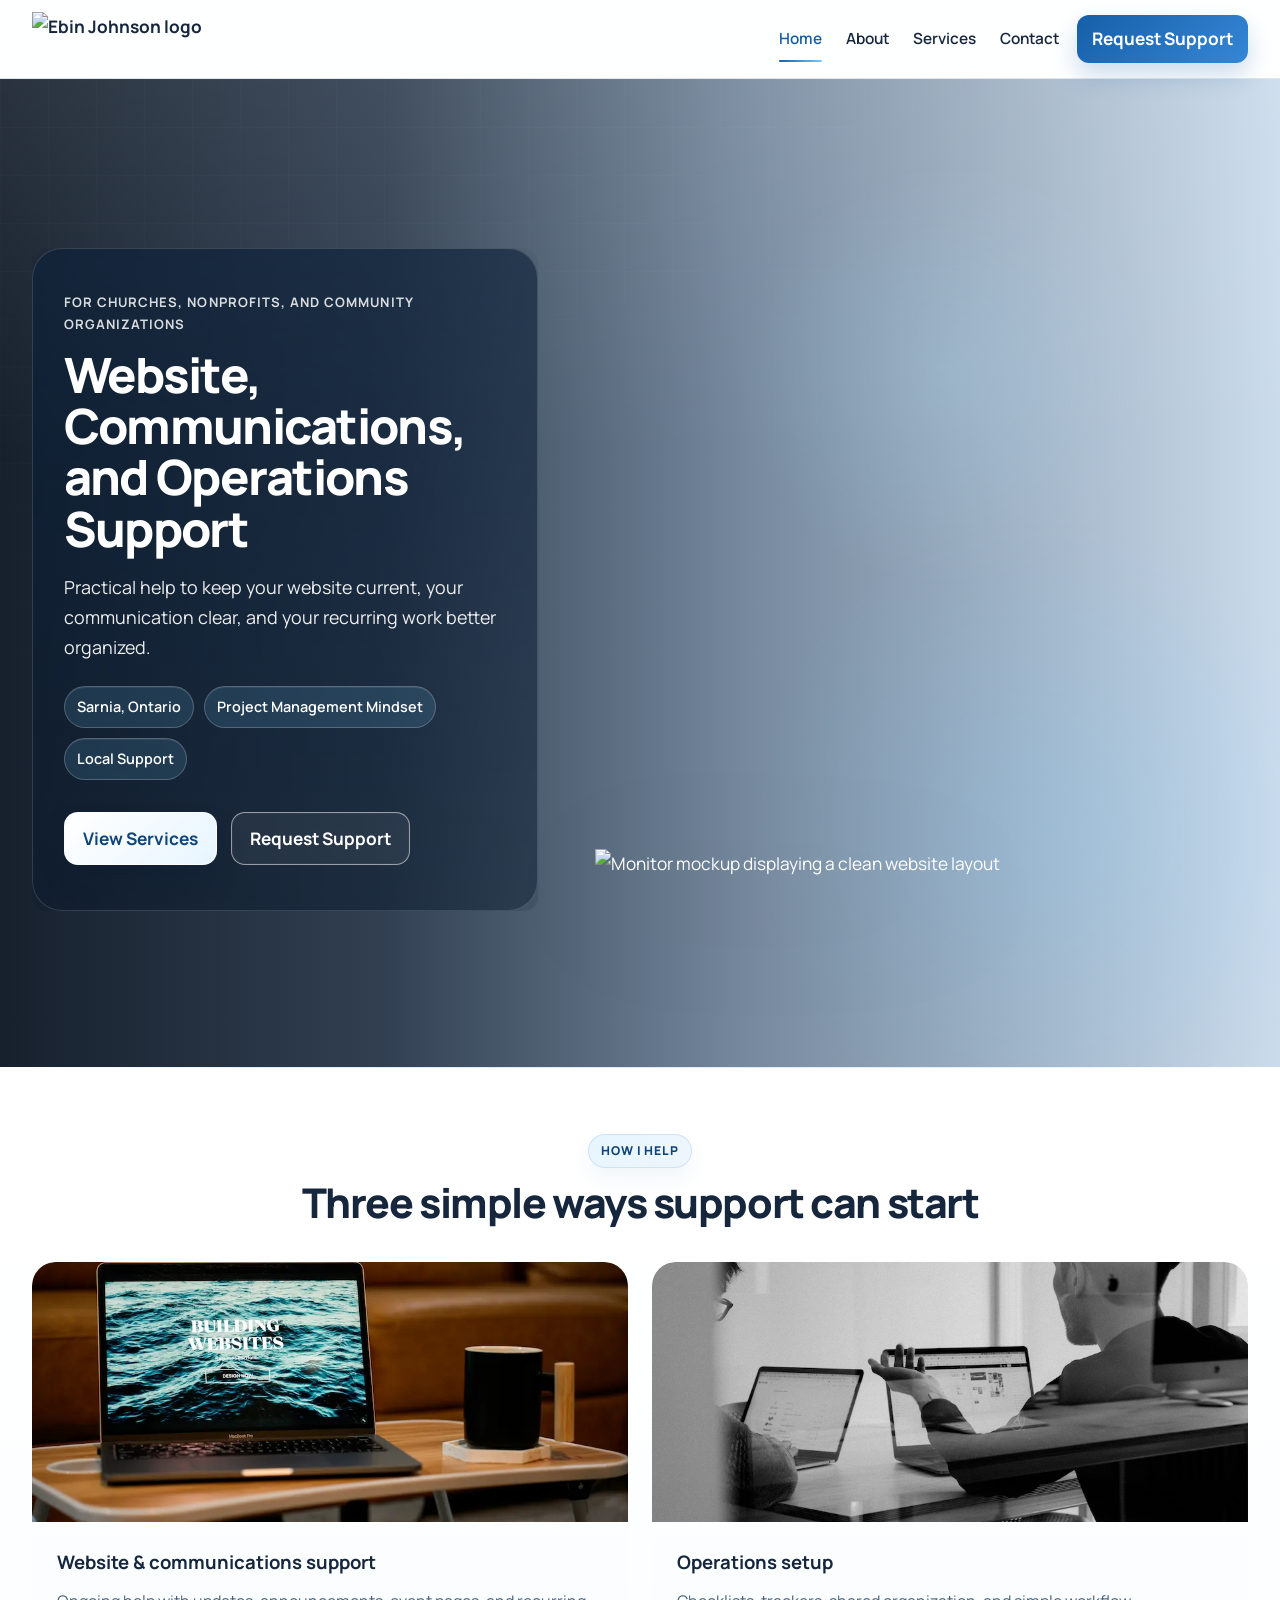
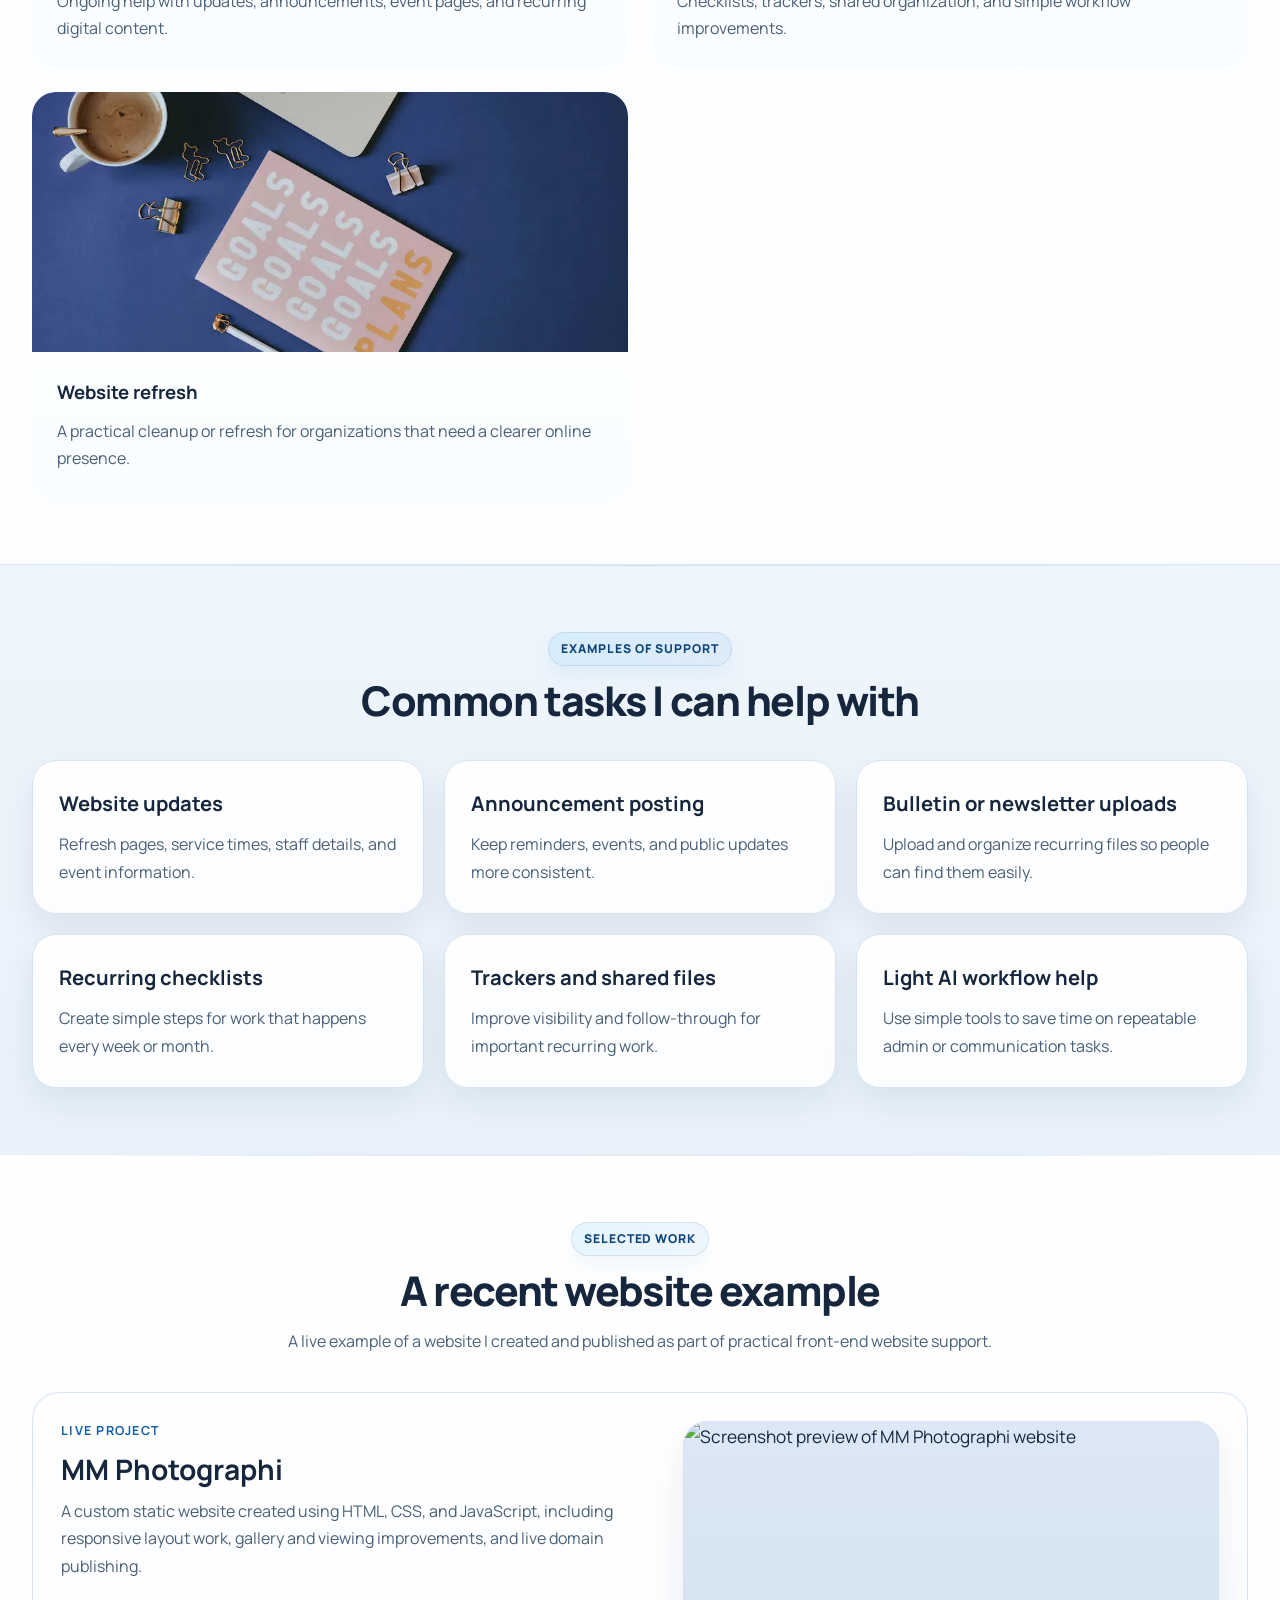
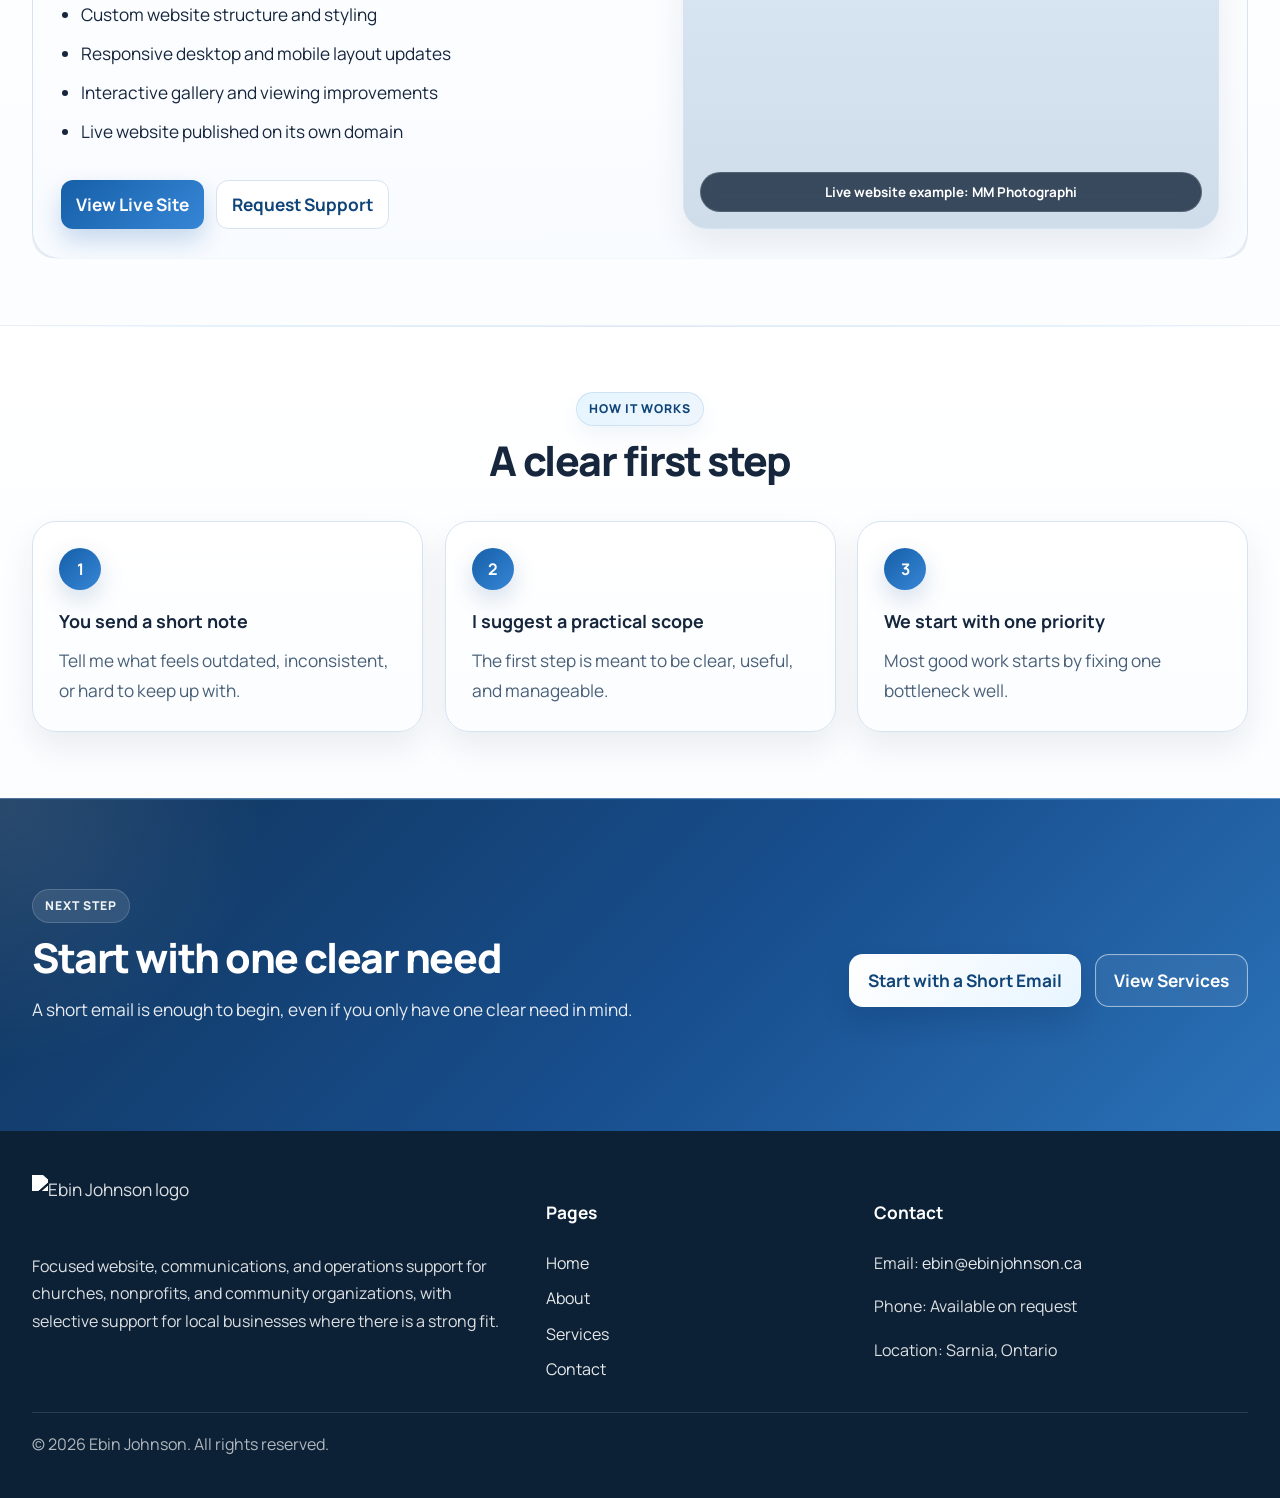
==== commit 15462265: "Shorten homepage title and improve meta description" ====
--- a/docs/index.html
+++ b/docs/index.html
@@ -4,11 +4,11 @@
   <meta charset="UTF-8" />
   <meta name="viewport" content="width=device-width, initial-scale=1.0" />
 
-  <title>Church & Nonprofit Website, Communications, and Operations Support | Ebin Johnson</title>
+  <title>Ebin Johnson | Church & Nonprofit Support in Sarnia</title>
 
   <meta
     name="description"
-    content="Website, communications, and operations support in Sarnia, Ontario for churches, nonprofits, and community organizations that need practical help and dependable follow-through."
+    content="Website, communications, and operations support for churches, nonprofits, and community organizations in Sarnia and nearby areas."
   />
   <meta name="robots" content="index, follow" />
   <meta name="author" content="Ebin Johnson" />
@@ -17,10 +17,10 @@
 
   <meta property="og:type" content="website" />
   <meta property="og:locale" content="en_CA" />
-  <meta property="og:title" content="Church & Nonprofit Website, Communications, and Operations Support | Ebin Johnson" />
+  <meta property="og:title" content="Ebin Johnson | Church & Nonprofit Support in Sarnia" />
   <meta
     property="og:description"
-    content="Website, communications, and operations support in Sarnia, Ontario for churches, nonprofits, and community organizations that need practical help and dependable follow-through."
+    content="Website, communications, and operations support for churches, nonprofits, and community organizations in Sarnia and nearby areas."
   />
   <meta property="og:url" content="https://ebinjohnson.ca/" />
   <meta property="og:site_name" content="Ebin Johnson" />
@@ -28,10 +28,10 @@
   <meta property="og:image:alt" content="Ebin Johnson logo" />
 
   <meta name="twitter:card" content="summary" />
-  <meta name="twitter:title" content="Church & Nonprofit Website, Communications, and Operations Support | Ebin Johnson" />
+  <meta name="twitter:title" content="Ebin Johnson | Church & Nonprofit Support in Sarnia" />
   <meta
     name="twitter:description"
-    content="Website, communications, and operations support in Sarnia, Ontario for churches, nonprofits, and community organizations that need practical help and dependable follow-through."
+    content="Website, communications, and operations support for churches, nonprofits, and community organizations in Sarnia and nearby areas."
   />
   <meta name="twitter:image" content="https://ebinjohnson.ca/assets/images/EJbluelogo1.png" />
   <meta name="twitter:image:alt" content="Ebin Johnson logo" />
@@ -42,7 +42,7 @@
   <link rel="icon" type="image/png" sizes="16x16" href="/favicon-16x16.png" />
   <link rel="apple-touch-icon" href="/apple-touch-icon.png" />
   <link rel="manifest" href="/site.webmanifest" />
-  <link rel="stylesheet" href="styles.css?v=17" />
+  <link rel="stylesheet" href="styles.css?v=12" />
 
   <script type="application/ld+json">
   {
@@ -250,9 +250,9 @@
       <div class="container">
         <div class="section-header center">
           <p class="section-label">Selected work</p>
-          <h2>Live site and demo portfolio</h2>
+          <h2>A recent website example</h2>
           <p class="section-intro wide">
-            A mix of live published work and recent demo websites built to show clean, modern, editable static-site presentation.
+            A live example of a website I created and published as part of practical front-end website support.
           </p>
         </div>
 
@@ -262,13 +262,13 @@
             <h3>MM Photographi</h3>
             <p class="proof-text">
               A custom static website created using HTML, CSS, and JavaScript, including responsive layout work,
-              gallery improvements, and live domain publishing.
+              gallery and viewing improvements, and live domain publishing.
             </p>
 
             <ul class="proof-list">
               <li>Custom website structure and styling</li>
               <li>Responsive desktop and mobile layout updates</li>
-              <li>Gallery and browsing refinements</li>
+              <li>Interactive gallery and viewing improvements</li>
               <li>Live website published on its own domain</li>
             </ul>
 
@@ -282,196 +282,24 @@
                 View Live Site
               </a>
               <a href="contact.html" class="btn btn-proof-secondary">
-                Request Similar Support
+                Request Support
               </a>
             </div>
           </div>
 
           <aside class="proof-side">
-            <div class="proof-image-card image-shell">
+            <div class="proof-image-card">
               <img
                 src="assets/images/mmphotographi-preview.png"
-                data-fallback-srcs="assets/images/mmphotographi-preview.webp|assets/images/MMphotographi-preview.png|assets/images/MMphotographi-preview.webp"
                 alt="Screenshot preview of MM Photographi website"
-                class="proof-image resilient-image"
+                class="proof-image"
                 loading="lazy"
               />
-              <div class="media-fallback media-fallback-proof" aria-hidden="true">
-                <span class="media-fallback-label">Live site</span>
-                <strong>MM Photographi</strong>
-                <p>Published client-facing photography website.</p>
-              </div>
               <div class="proof-image-caption">
                 Live website example: MM Photographi
               </div>
             </div>
           </aside>
-        </div>
-      </div>
-    </section>
-
-    <section class="section alt-bg section-compact" id="demo-portfolio">
-      <div class="container">
-        <div class="section-header center">
-          <p class="section-label">Demo portfolio</p>
-          <h2>Additional demo websites</h2>
-          <p class="section-intro wide">
-            These demos help show how different organizations and local brands can be presented with a more polished static website.
-          </p>
-        </div>
-
-        <div class="demo-grid">
-          <article class="demo-card demo-card-featured">
-            <div class="demo-card-media image-shell">
-              <img
-                src="assets/images/Grace Harbour Church _ Church Website Demo.webp"
-                data-fallback-srcs="assets/images/Grace Harbour Church_ Church Website Demo.webp|assets/images/Grace Harbour Church Demo.webp"
-                alt="Preview of the Grace Harbour Church demo website"
-                class="demo-card-image resilient-image"
-                loading="lazy"
-              />
-              <div class="media-fallback" aria-hidden="true">
-                <span class="media-fallback-label">Church demo</span>
-                <strong>Grace Harbour Church Demo</strong>
-                <p>Modern church website concept with a calm, welcoming structure.</p>
-              </div>
-            </div>
-            <div class="demo-card-body">
-              <div class="demo-meta-row">
-                <span class="demo-tag">Church demo</span>
-                <span class="demo-type">Static website</span>
-              </div>
-              <h3>Grace Harbour Church Demo</h3>
-              <p>
-                A modern church website demo with a welcoming homepage, clear ministry structure, and simple paths for visitors to explore.
-              </p>
-              <div class="demo-actions">
-                <a
-                  href="https://ebinjohnson-web.github.io/church-website-demo/index.html"
-                  class="btn btn-nav"
-                  target="_blank"
-                  rel="noopener noreferrer"
-                >
-                  View Demo
-                </a>
-                <a href="contact.html" class="btn btn-outline-primary">Request Similar Site</a>
-              </div>
-            </div>
-          </article>
-
-          <article class="demo-card">
-            <div class="demo-card-media image-shell">
-              <img
-                src="assets/images/Brick &amp; Board Sandwich Co.webp"
-                data-fallback-srcs="assets/images/Brick &amp; Board Sandwich Co..webp|assets/images/Brick and Board Sandwich Co.webp"
-                alt="Preview of the Brick and Board Sandwich Co demo website"
-                class="demo-card-image resilient-image"
-                loading="lazy"
-              />
-              <div class="media-fallback" aria-hidden="true">
-                <span class="media-fallback-label">Food service demo</span>
-                <strong>Brick &amp; Board Sandwich Co.</strong>
-                <p>Warm local sandwich shop concept focused on menu and catering flow.</p>
-              </div>
-            </div>
-            <div class="demo-card-body">
-              <div class="demo-meta-row">
-                <span class="demo-tag">Food service demo</span>
-                <span class="demo-type">Static website</span>
-              </div>
-              <h3>Brick &amp; Board Sandwich Co.</h3>
-              <p>
-                A sandwich shop demo built to showcase menu highlights, catering interest, and a more polished local-brand presentation.
-              </p>
-              <div class="demo-actions">
-                <a
-                  href="https://ebinjohnson-web.github.io/sandwich-shop-demo/index.html"
-                  class="btn btn-nav"
-                  target="_blank"
-                  rel="noopener noreferrer"
-                >
-                  View Demo
-                </a>
-                <a href="contact.html" class="btn btn-outline-primary">Request Similar Site</a>
-              </div>
-            </div>
-          </article>
-
-          <article class="demo-card">
-            <div class="demo-card-media image-shell">
-              <img
-                src="assets/images/Ritik Hair Salon _ Studio Page.webp?v=2"
-                data-fallback-srcs="assets/images/Ritik Hair Salon Studio Page.webp|assets/images/Ritik Hair Salon.webp"
-                alt="Preview of the Ritik Hair Salon demo website"
-                class="demo-card-image resilient-image"
-                loading="lazy"
-              />
-              <div class="media-fallback" aria-hidden="true">
-                <span class="media-fallback-label">Salon demo</span>
-                <strong>Ritik Hair Salon Demo</strong>
-                <p>Editorial-style salon concept with strong visual presentation.</p>
-              </div>
-            </div>
-            <div class="demo-card-body">
-              <div class="demo-meta-row">
-                <span class="demo-tag">Salon demo</span>
-                <span class="demo-type">Static website</span>
-              </div>
-              <h3>Ritik Hair Salon Demo</h3>
-              <p>
-                A beauty and salon concept website focused on premium presentation, service clarity, and a modern editorial feel.
-              </p>
-              <div class="demo-actions">
-                <a
-                  href="https://ebinjohnson-web.github.io/ritik-hair-salon-demo/"
-                  class="btn btn-nav"
-                  target="_blank"
-                  rel="noopener noreferrer"
-                >
-                  View Demo
-                </a>
-                <a href="contact.html" class="btn btn-outline-primary">Request Similar Site</a>
-              </div>
-            </div>
-          </article>
-
-          <article class="demo-card demo-card-static-pulse">
-            <div class="demo-card-media image-shell">
-              <img
-                src="assets/images/Static Pulse — Visual Agency Demo.webp"
-                data-fallback-srcs="assets/images/Static Pulse - Visual Agency Demo.webp|assets/images/Static Pulse — Visual Agency Demo.png|assets/images/Brand Gallery Demo.webp|assets/images/brand-gallery-demo.webp|assets/images/static-pulse-preview.webp"
-                alt="Preview of the Static Pulse visual agency demo website"
-                class="demo-card-image resilient-image"
-                loading="lazy"
-              />
-              <div class="media-fallback" aria-hidden="true">
-                <span class="media-fallback-label">Static + demos</span>
-                <strong>Static Pulse / Brand Gallery Demo</strong>
-                <p>Bold visual agency concept with strong contrast and fast-read layout.</p>
-              </div>
-            </div>
-            <div class="demo-card-body">
-              <div class="demo-meta-row">
-                <span class="demo-tag">Static + demos</span>
-                <span class="demo-type">Brand / visual demo</span>
-              </div>
-              <h3>Static Pulse / Brand Gallery Demo</h3>
-              <p>
-                A higher-contrast concept demo for brand, print, signage, and web presentation with a more graphic studio feel.
-              </p>
-              <div class="demo-actions">
-                <a
-                  href="https://ebinjohnson-web.github.io/brand-gallery-demo/#contact"
-                  class="btn btn-nav"
-                  target="_blank"
-                  rel="noopener noreferrer"
-                >
-                  View Demo
-                </a>
-                <a href="contact.html" class="btn btn-outline-primary">Request Similar Site</a>
-              </div>
-            </div>
-          </article>
         </div>
       </div>
     </section>
@@ -523,63 +351,40 @@
   </main>
 
   <footer class="site-footer">
-  <div class="container footer-grid">
-    <div class="footer-brand-block">
-      <div class="footer-logo-row">
-        <img src="assets/images/EJbluelogo1.png" alt="Ebin Johnson logo" class="footer-logo-image" />
-      </div>
-      <p>
-        Modern websites and practical digital support for churches, nonprofits, and businesses
-        that want a stronger online presence without unnecessary complexity.
-      </p>
-      <div class="footer-socials">
-        <a
-          href="https://www.instagram.com/ebinjohnson.ca/"
-          class="footer-social-link"
-          target="_blank"
-          rel="noopener noreferrer"
-          aria-label="Instagram profile @ebinjohnson.ca"
-        >
-          <span class="social-icon" aria-hidden="true">
-            <svg viewBox="0 0 24 24" fill="none" stroke="currentColor" stroke-width="1.9" stroke-linecap="round" stroke-linejoin="round" aria-hidden="true">
-              <rect x="3.5" y="3.5" width="17" height="17" rx="4.5"></rect>
-              <circle cx="12" cy="12" r="3.8"></circle>
-              <circle cx="17.3" cy="6.7" r="1"></circle>
-            </svg>
-          </span>
-          <span class="footer-social-text">
-            <span class="footer-social-label">Instagram</span>
-            <span class="footer-social-handle">@ebinjohnson.ca</span>
-          </span>
-        </a>
+    <div class="container footer-grid">
+      <div class="footer-brand-block">
+        <div class="footer-logo-row">
+          <img src="assets/images/EJbluelogo1.png" alt="Ebin Johnson logo" class="footer-logo-image" />
+        </div>
+        <p>
+          Focused website, communications, and operations support for churches, nonprofits,
+          and community organizations, with selective support for local businesses where there is a strong fit.
+        </p>
+      </div>
+
+      <div>
+        <h4>Pages</h4>
+        <ul class="footer-links">
+          <li><a href="index.html">Home</a></li>
+          <li><a href="about.html">About</a></li>
+          <li><a href="services.html">Services</a></li>
+          <li><a href="contact.html">Contact</a></li>
+        </ul>
+      </div>
+
+      <div>
+        <h4>Contact</h4>
+        <p>Email: <a href="mailto:ebin@ebinjohnson.ca">ebin@ebinjohnson.ca</a></p>
+        <p>Phone: Available on request</p>
+        <p>Location: Sarnia, Ontario</p>
       </div>
     </div>
 
-    <div>
-      <h4>Pages</h4>
-      <ul class="footer-links">
-        <li><a href="index.html">Home</a></li>
-        <li><a href="about.html">About</a></li>
-        <li><a href="services.html">Services</a></li>
-        <li><a href="contact.html">Contact</a></li>
-      </ul>
+    <div class="container footer-bottom">
+      <p>© 2026 Ebin Johnson. All rights reserved.</p>
     </div>
-
-    <div>
-      <h4>Contact</h4>
-      <p>Email: <a href="mailto:ebin@ebinjohnson.ca">ebin@ebinjohnson.ca</a></p>
-      <p>Phone: Available on request</p>
-      <p>Location: Sarnia, Ontario</p>
-      <p>Instagram: <a href="https://www.instagram.com/ebinjohnson.ca/" target="_blank" rel="noopener noreferrer">@ebinjohnson.ca</a></p>
-    </div>
-  </div>
-
-  <div class="container footer-bottom">
-    <p>© 2026 Ebin Johnson. All rights reserved.</p>
-  </div>
-</footer>
-
-  <script src="script.js?v=8"></script>
+  </footer>
+
+  <script src="script.js?v=5"></script>
 </body>
 </html>
-
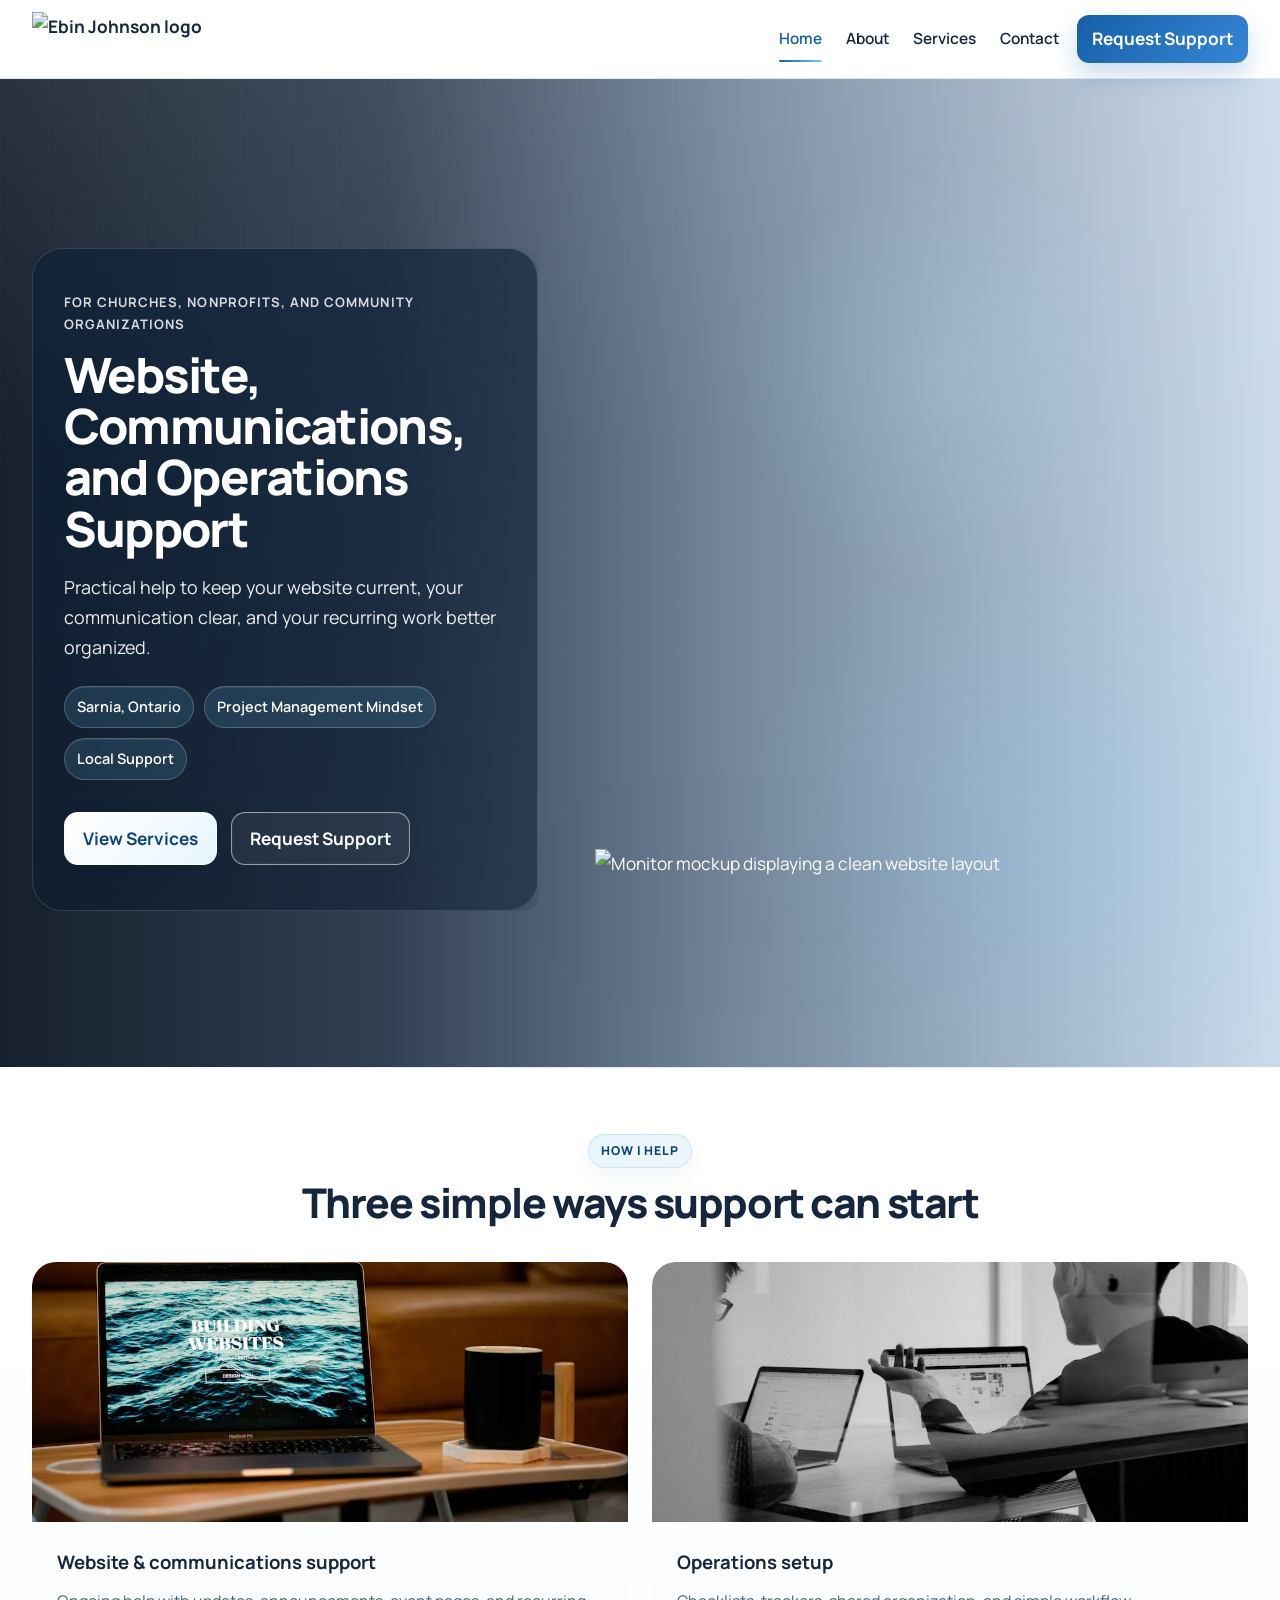
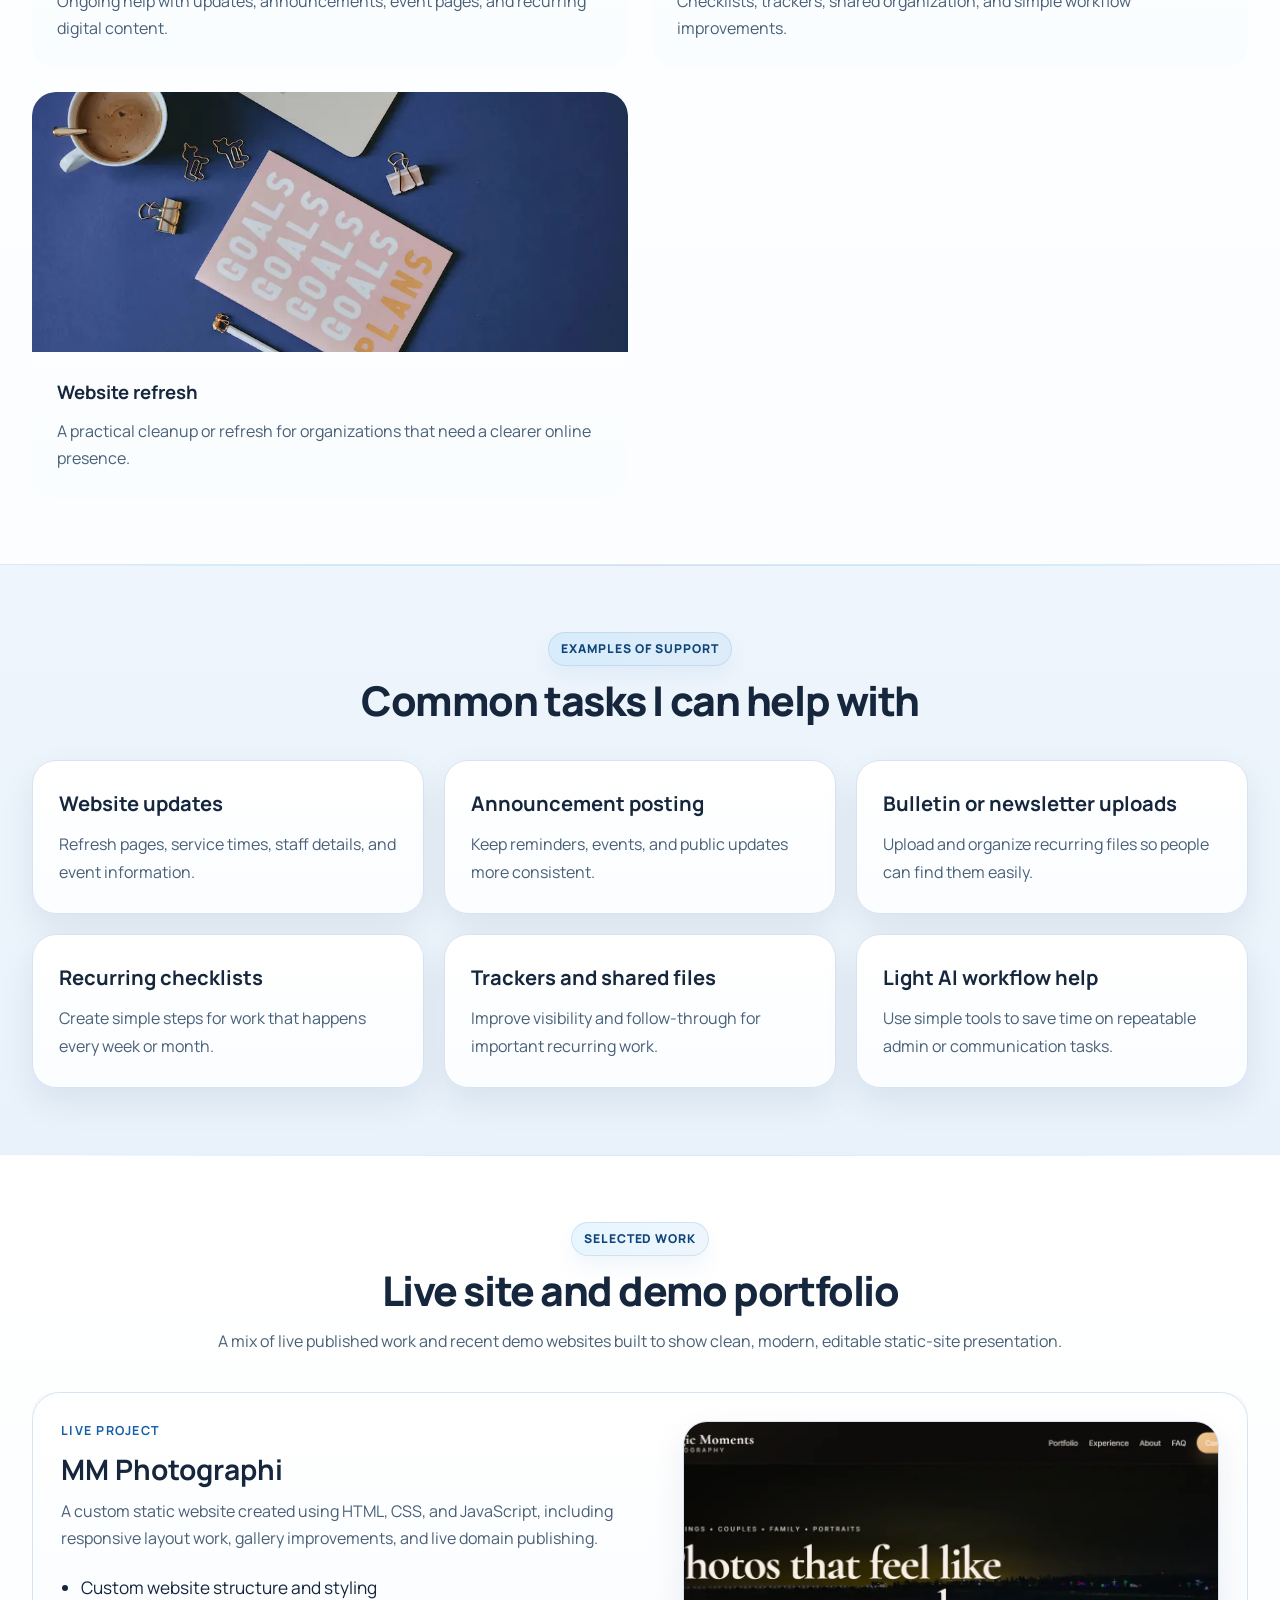
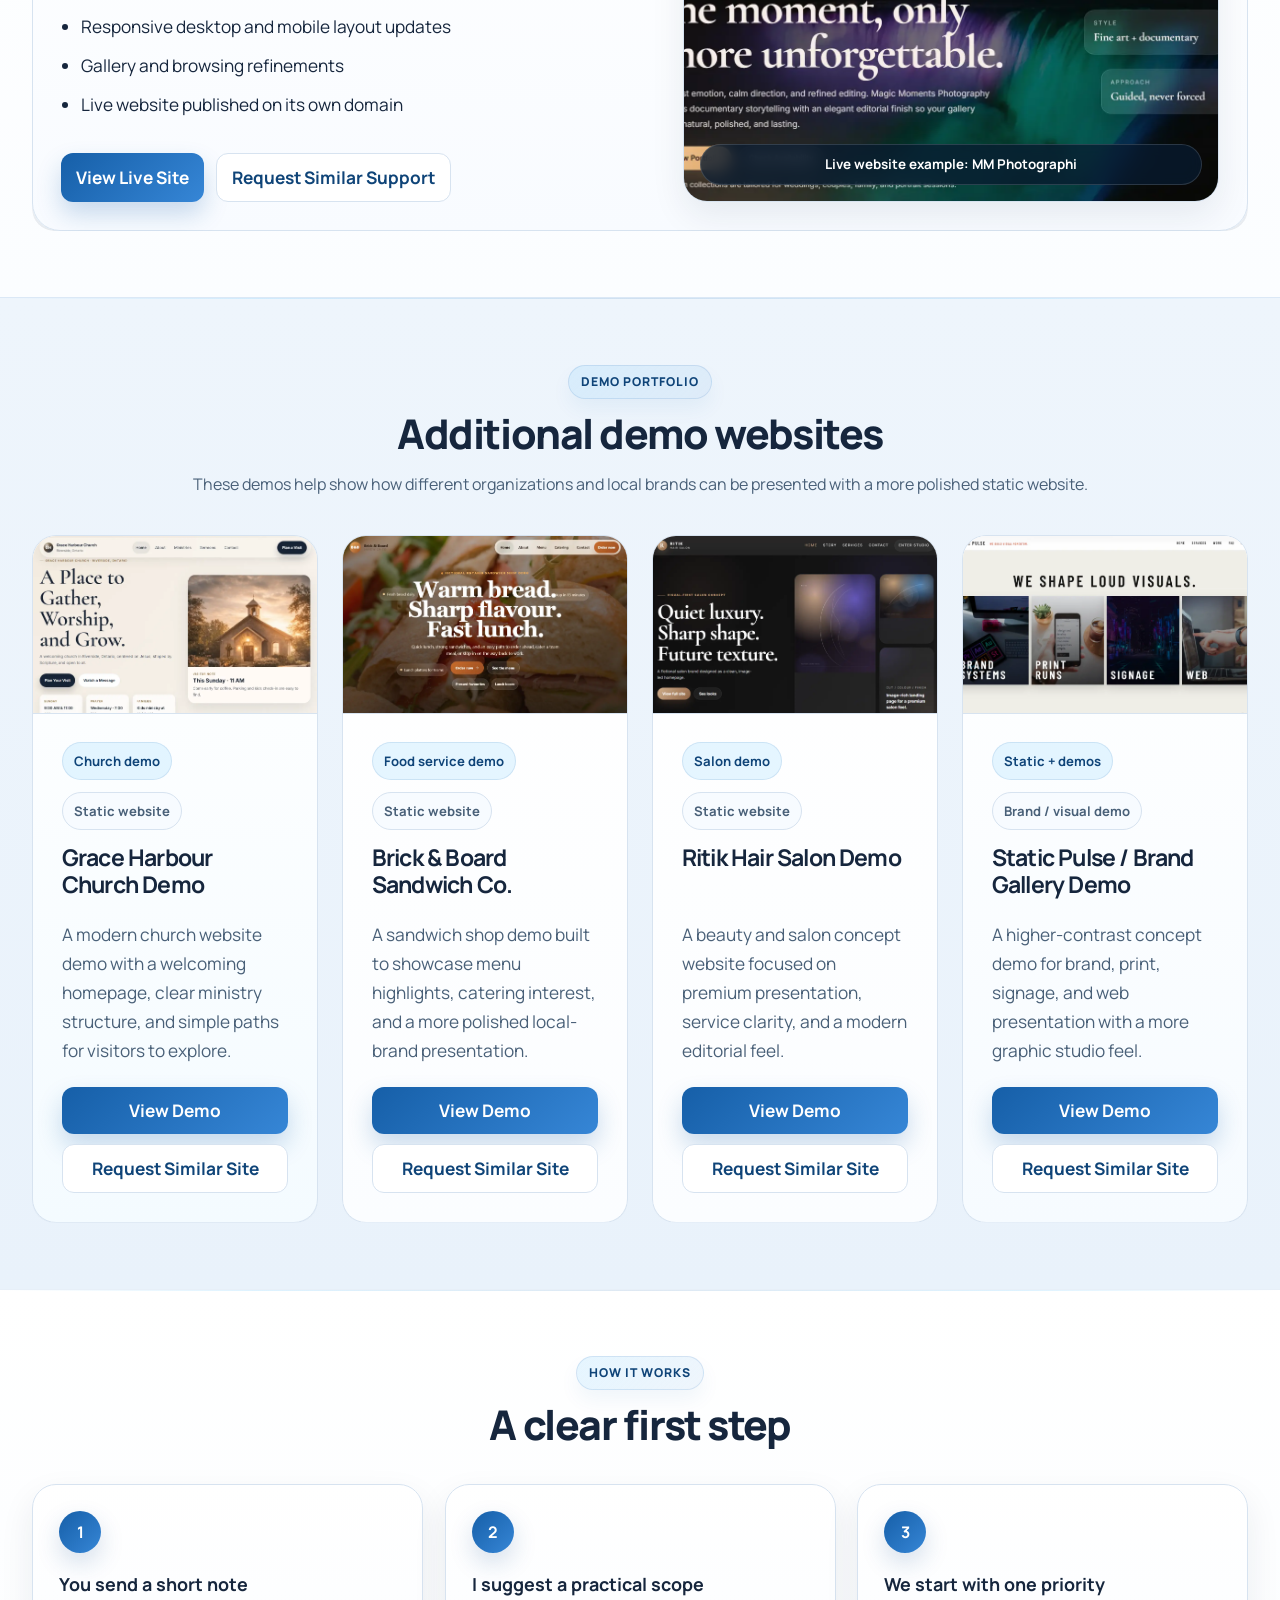
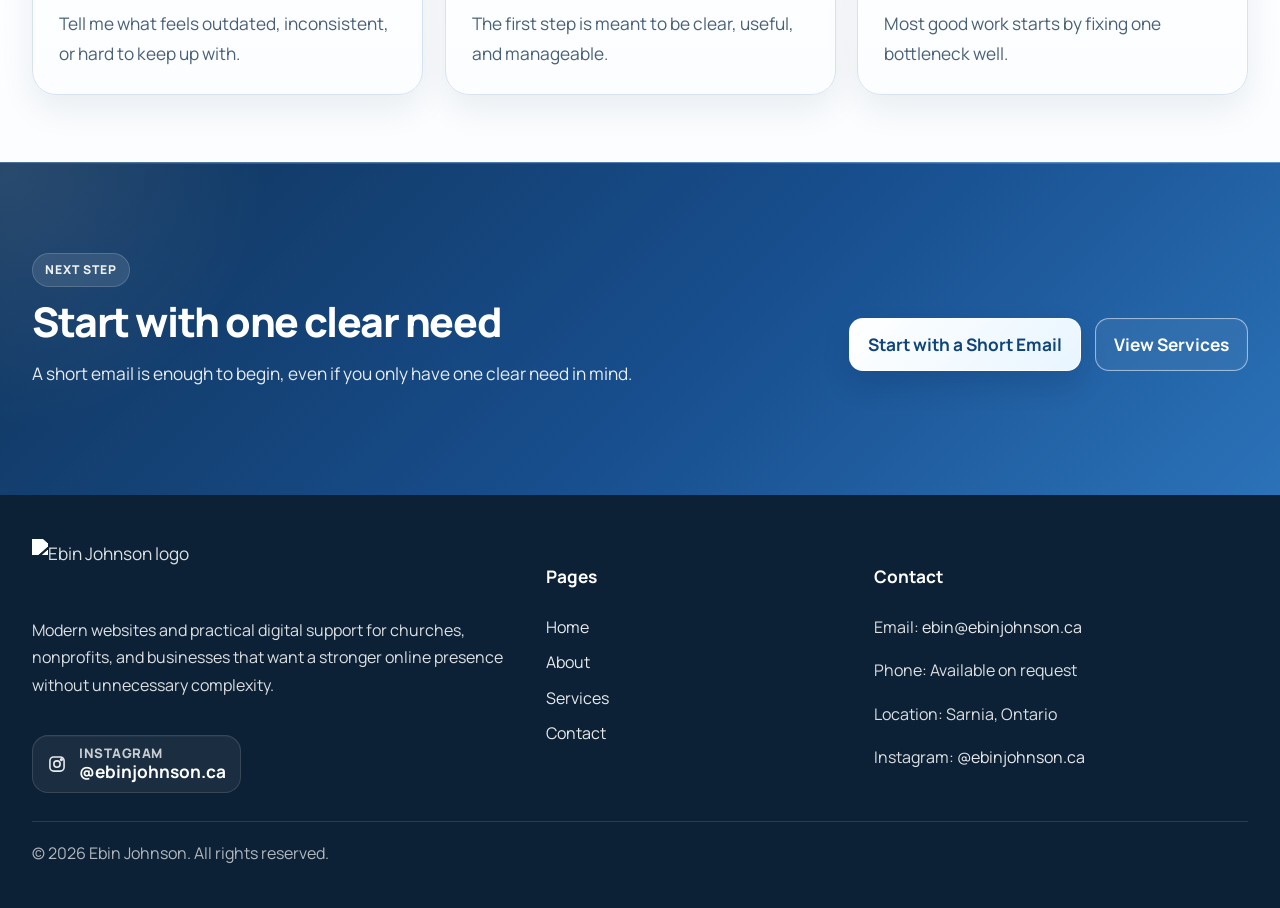
==== commit 7c2806de: "Restore homepage demo portfolio after page polish update" ====
--- a/docs/index.html
+++ b/docs/index.html
@@ -4,11 +4,11 @@
   <meta charset="UTF-8" />
   <meta name="viewport" content="width=device-width, initial-scale=1.0" />
 
-  <title>Ebin Johnson | Church & Nonprofit Support in Sarnia</title>
+  <title>Church & Nonprofit Website, Communications, and Operations Support | Ebin Johnson</title>
 
   <meta
     name="description"
-    content="Website, communications, and operations support for churches, nonprofits, and community organizations in Sarnia and nearby areas."
+    content="Website, communications, and operations support in Sarnia, Ontario for churches, nonprofits, and community organizations that need practical help and dependable follow-through."
   />
   <meta name="robots" content="index, follow" />
   <meta name="author" content="Ebin Johnson" />
@@ -17,10 +17,10 @@
 
   <meta property="og:type" content="website" />
   <meta property="og:locale" content="en_CA" />
-  <meta property="og:title" content="Ebin Johnson | Church & Nonprofit Support in Sarnia" />
+  <meta property="og:title" content="Church & Nonprofit Website, Communications, and Operations Support | Ebin Johnson" />
   <meta
     property="og:description"
-    content="Website, communications, and operations support for churches, nonprofits, and community organizations in Sarnia and nearby areas."
+    content="Website, communications, and operations support in Sarnia, Ontario for churches, nonprofits, and community organizations that need practical help and dependable follow-through."
   />
   <meta property="og:url" content="https://ebinjohnson.ca/" />
   <meta property="og:site_name" content="Ebin Johnson" />
@@ -28,10 +28,10 @@
   <meta property="og:image:alt" content="Ebin Johnson logo" />
 
   <meta name="twitter:card" content="summary" />
-  <meta name="twitter:title" content="Ebin Johnson | Church & Nonprofit Support in Sarnia" />
+  <meta name="twitter:title" content="Church & Nonprofit Website, Communications, and Operations Support | Ebin Johnson" />
   <meta
     name="twitter:description"
-    content="Website, communications, and operations support for churches, nonprofits, and community organizations in Sarnia and nearby areas."
+    content="Website, communications, and operations support in Sarnia, Ontario for churches, nonprofits, and community organizations that need practical help and dependable follow-through."
   />
   <meta name="twitter:image" content="https://ebinjohnson.ca/assets/images/EJbluelogo1.png" />
   <meta name="twitter:image:alt" content="Ebin Johnson logo" />
@@ -42,7 +42,7 @@
   <link rel="icon" type="image/png" sizes="16x16" href="/favicon-16x16.png" />
   <link rel="apple-touch-icon" href="/apple-touch-icon.png" />
   <link rel="manifest" href="/site.webmanifest" />
-  <link rel="stylesheet" href="styles.css?v=12" />
+  <link rel="stylesheet" href="styles.css?v=18" />
 
   <script type="application/ld+json">
   {
@@ -250,9 +250,9 @@
       <div class="container">
         <div class="section-header center">
           <p class="section-label">Selected work</p>
-          <h2>A recent website example</h2>
+          <h2>Live site and demo portfolio</h2>
           <p class="section-intro wide">
-            A live example of a website I created and published as part of practical front-end website support.
+            A mix of live published work and recent demo websites built to show clean, modern, editable static-site presentation.
           </p>
         </div>
 
@@ -262,13 +262,13 @@
             <h3>MM Photographi</h3>
             <p class="proof-text">
               A custom static website created using HTML, CSS, and JavaScript, including responsive layout work,
-              gallery and viewing improvements, and live domain publishing.
+              gallery improvements, and live domain publishing.
             </p>
 
             <ul class="proof-list">
               <li>Custom website structure and styling</li>
               <li>Responsive desktop and mobile layout updates</li>
-              <li>Interactive gallery and viewing improvements</li>
+              <li>Gallery and browsing refinements</li>
               <li>Live website published on its own domain</li>
             </ul>
 
@@ -282,24 +282,196 @@
                 View Live Site
               </a>
               <a href="contact.html" class="btn btn-proof-secondary">
-                Request Support
+                Request Similar Support
               </a>
             </div>
           </div>
 
           <aside class="proof-side">
-            <div class="proof-image-card">
+            <div class="proof-image-card image-shell">
               <img
                 src="assets/images/mmphotographi-preview.png"
+                data-fallback-srcs="assets/images/mmphotographi-preview.webp|assets/images/MMphotographi-preview.png|assets/images/MMphotographi-preview.webp"
                 alt="Screenshot preview of MM Photographi website"
-                class="proof-image"
-                loading="lazy"
-              />
+                class="proof-image resilient-image"
+                loading="lazy"
+              />
+              <div class="media-fallback media-fallback-proof" aria-hidden="true">
+                <span class="media-fallback-label">Live site</span>
+                <strong>MM Photographi</strong>
+                <p>Published client-facing photography website.</p>
+              </div>
               <div class="proof-image-caption">
                 Live website example: MM Photographi
               </div>
             </div>
           </aside>
+        </div>
+      </div>
+    </section>
+
+    <section class="section alt-bg section-compact" id="demo-portfolio">
+      <div class="container">
+        <div class="section-header center">
+          <p class="section-label">Demo portfolio</p>
+          <h2>Additional demo websites</h2>
+          <p class="section-intro wide">
+            These demos help show how different organizations and local brands can be presented with a more polished static website.
+          </p>
+        </div>
+
+        <div class="demo-grid">
+          <article class="demo-card demo-card-featured">
+            <div class="demo-card-media image-shell">
+              <img
+                src="assets/images/Grace Harbour Church _ Church Website Demo.webp"
+                data-fallback-srcs="assets/images/Grace Harbour Church_ Church Website Demo.webp|assets/images/Grace Harbour Church Demo.webp"
+                alt="Preview of the Grace Harbour Church demo website"
+                class="demo-card-image resilient-image"
+                loading="lazy"
+              />
+              <div class="media-fallback" aria-hidden="true">
+                <span class="media-fallback-label">Church demo</span>
+                <strong>Grace Harbour Church Demo</strong>
+                <p>Modern church website concept with a calm, welcoming structure.</p>
+              </div>
+            </div>
+            <div class="demo-card-body">
+              <div class="demo-meta-row">
+                <span class="demo-tag">Church demo</span>
+                <span class="demo-type">Static website</span>
+              </div>
+              <h3>Grace Harbour Church Demo</h3>
+              <p>
+                A modern church website demo with a welcoming homepage, clear ministry structure, and simple paths for visitors to explore.
+              </p>
+              <div class="demo-actions">
+                <a
+                  href="https://ebinjohnson-web.github.io/church-website-demo/index.html"
+                  class="btn btn-nav"
+                  target="_blank"
+                  rel="noopener noreferrer"
+                >
+                  View Demo
+                </a>
+                <a href="contact.html" class="btn btn-outline-primary">Request Similar Site</a>
+              </div>
+            </div>
+          </article>
+
+          <article class="demo-card">
+            <div class="demo-card-media image-shell">
+              <img
+                src="assets/images/Brick &amp; Board Sandwich Co.webp"
+                data-fallback-srcs="assets/images/Brick &amp; Board Sandwich Co..webp|assets/images/Brick and Board Sandwich Co.webp"
+                alt="Preview of the Brick and Board Sandwich Co demo website"
+                class="demo-card-image resilient-image"
+                loading="lazy"
+              />
+              <div class="media-fallback" aria-hidden="true">
+                <span class="media-fallback-label">Food service demo</span>
+                <strong>Brick &amp; Board Sandwich Co.</strong>
+                <p>Warm local sandwich shop concept focused on menu and catering flow.</p>
+              </div>
+            </div>
+            <div class="demo-card-body">
+              <div class="demo-meta-row">
+                <span class="demo-tag">Food service demo</span>
+                <span class="demo-type">Static website</span>
+              </div>
+              <h3>Brick &amp; Board Sandwich Co.</h3>
+              <p>
+                A sandwich shop demo built to showcase menu highlights, catering interest, and a more polished local-brand presentation.
+              </p>
+              <div class="demo-actions">
+                <a
+                  href="https://ebinjohnson-web.github.io/sandwich-shop-demo/index.html"
+                  class="btn btn-nav"
+                  target="_blank"
+                  rel="noopener noreferrer"
+                >
+                  View Demo
+                </a>
+                <a href="contact.html" class="btn btn-outline-primary">Request Similar Site</a>
+              </div>
+            </div>
+          </article>
+
+          <article class="demo-card">
+            <div class="demo-card-media image-shell">
+              <img
+                src="assets/images/Ritik Hair Salon _ Studio Page.webp?v=2"
+                data-fallback-srcs="assets/images/Ritik Hair Salon Studio Page.webp|assets/images/Ritik Hair Salon.webp"
+                alt="Preview of the Ritik Hair Salon demo website"
+                class="demo-card-image resilient-image"
+                loading="lazy"
+              />
+              <div class="media-fallback" aria-hidden="true">
+                <span class="media-fallback-label">Salon demo</span>
+                <strong>Ritik Hair Salon Demo</strong>
+                <p>Editorial-style salon concept with strong visual presentation.</p>
+              </div>
+            </div>
+            <div class="demo-card-body">
+              <div class="demo-meta-row">
+                <span class="demo-tag">Salon demo</span>
+                <span class="demo-type">Static website</span>
+              </div>
+              <h3>Ritik Hair Salon Demo</h3>
+              <p>
+                A beauty and salon concept website focused on premium presentation, service clarity, and a modern editorial feel.
+              </p>
+              <div class="demo-actions">
+                <a
+                  href="https://ebinjohnson-web.github.io/ritik-hair-salon-demo/"
+                  class="btn btn-nav"
+                  target="_blank"
+                  rel="noopener noreferrer"
+                >
+                  View Demo
+                </a>
+                <a href="contact.html" class="btn btn-outline-primary">Request Similar Site</a>
+              </div>
+            </div>
+          </article>
+
+          <article class="demo-card demo-card-static-pulse">
+            <div class="demo-card-media image-shell">
+              <img
+                src="assets/images/Static Pulse — Visual Agency Demo.webp"
+                data-fallback-srcs="assets/images/Static Pulse - Visual Agency Demo.webp|assets/images/Static Pulse — Visual Agency Demo.png|assets/images/Brand Gallery Demo.webp|assets/images/brand-gallery-demo.webp|assets/images/static-pulse-preview.webp"
+                alt="Preview of the Static Pulse visual agency demo website"
+                class="demo-card-image resilient-image"
+                loading="lazy"
+              />
+              <div class="media-fallback" aria-hidden="true">
+                <span class="media-fallback-label">Static + demos</span>
+                <strong>Static Pulse / Brand Gallery Demo</strong>
+                <p>Bold visual agency concept with strong contrast and fast-read layout.</p>
+              </div>
+            </div>
+            <div class="demo-card-body">
+              <div class="demo-meta-row">
+                <span class="demo-tag">Static + demos</span>
+                <span class="demo-type">Brand / visual demo</span>
+              </div>
+              <h3>Static Pulse / Brand Gallery Demo</h3>
+              <p>
+                A higher-contrast concept demo for brand, print, signage, and web presentation with a more graphic studio feel.
+              </p>
+              <div class="demo-actions">
+                <a
+                  href="https://ebinjohnson-web.github.io/brand-gallery-demo/#contact"
+                  class="btn btn-nav"
+                  target="_blank"
+                  rel="noopener noreferrer"
+                >
+                  View Demo
+                </a>
+                <a href="contact.html" class="btn btn-outline-primary">Request Similar Site</a>
+              </div>
+            </div>
+          </article>
         </div>
       </div>
     </section>
@@ -351,40 +523,63 @@
   </main>
 
   <footer class="site-footer">
-    <div class="container footer-grid">
-      <div class="footer-brand-block">
-        <div class="footer-logo-row">
-          <img src="assets/images/EJbluelogo1.png" alt="Ebin Johnson logo" class="footer-logo-image" />
-        </div>
-        <p>
-          Focused website, communications, and operations support for churches, nonprofits,
-          and community organizations, with selective support for local businesses where there is a strong fit.
-        </p>
-      </div>
-
-      <div>
-        <h4>Pages</h4>
-        <ul class="footer-links">
-          <li><a href="index.html">Home</a></li>
-          <li><a href="about.html">About</a></li>
-          <li><a href="services.html">Services</a></li>
-          <li><a href="contact.html">Contact</a></li>
-        </ul>
-      </div>
-
-      <div>
-        <h4>Contact</h4>
-        <p>Email: <a href="mailto:ebin@ebinjohnson.ca">ebin@ebinjohnson.ca</a></p>
-        <p>Phone: Available on request</p>
-        <p>Location: Sarnia, Ontario</p>
+  <div class="container footer-grid">
+    <div class="footer-brand-block">
+      <div class="footer-logo-row">
+        <img src="assets/images/EJbluelogo1.png" alt="Ebin Johnson logo" class="footer-logo-image" />
+      </div>
+      <p>
+        Modern websites and practical digital support for churches, nonprofits, and businesses
+        that want a stronger online presence without unnecessary complexity.
+      </p>
+      <div class="footer-socials">
+        <a
+          href="https://www.instagram.com/ebinjohnson.ca/"
+          class="footer-social-link"
+          target="_blank"
+          rel="noopener noreferrer"
+          aria-label="Instagram profile @ebinjohnson.ca"
+        >
+          <span class="social-icon" aria-hidden="true">
+            <svg viewBox="0 0 24 24" fill="none" stroke="currentColor" stroke-width="1.9" stroke-linecap="round" stroke-linejoin="round" aria-hidden="true">
+              <rect x="3.5" y="3.5" width="17" height="17" rx="4.5"></rect>
+              <circle cx="12" cy="12" r="3.8"></circle>
+              <circle cx="17.3" cy="6.7" r="1"></circle>
+            </svg>
+          </span>
+          <span class="footer-social-text">
+            <span class="footer-social-label">Instagram</span>
+            <span class="footer-social-handle">@ebinjohnson.ca</span>
+          </span>
+        </a>
       </div>
     </div>
 
-    <div class="container footer-bottom">
-      <p>© 2026 Ebin Johnson. All rights reserved.</p>
+    <div>
+      <h4>Pages</h4>
+      <ul class="footer-links">
+        <li><a href="index.html">Home</a></li>
+        <li><a href="about.html">About</a></li>
+        <li><a href="services.html">Services</a></li>
+        <li><a href="contact.html">Contact</a></li>
+      </ul>
     </div>
-  </footer>
-
-  <script src="script.js?v=5"></script>
+
+    <div>
+      <h4>Contact</h4>
+      <p>Email: <a href="mailto:ebin@ebinjohnson.ca">ebin@ebinjohnson.ca</a></p>
+      <p>Phone: Available on request</p>
+      <p>Location: Sarnia, Ontario</p>
+      <p>Instagram: <a href="https://www.instagram.com/ebinjohnson.ca/" target="_blank" rel="noopener noreferrer">@ebinjohnson.ca</a></p>
+    </div>
+  </div>
+
+  <div class="container footer-bottom">
+    <p>© 2026 Ebin Johnson. All rights reserved.</p>
+  </div>
+</footer>
+
+  <script src="script.js?v=9"></script>
 </body>
 </html>
+
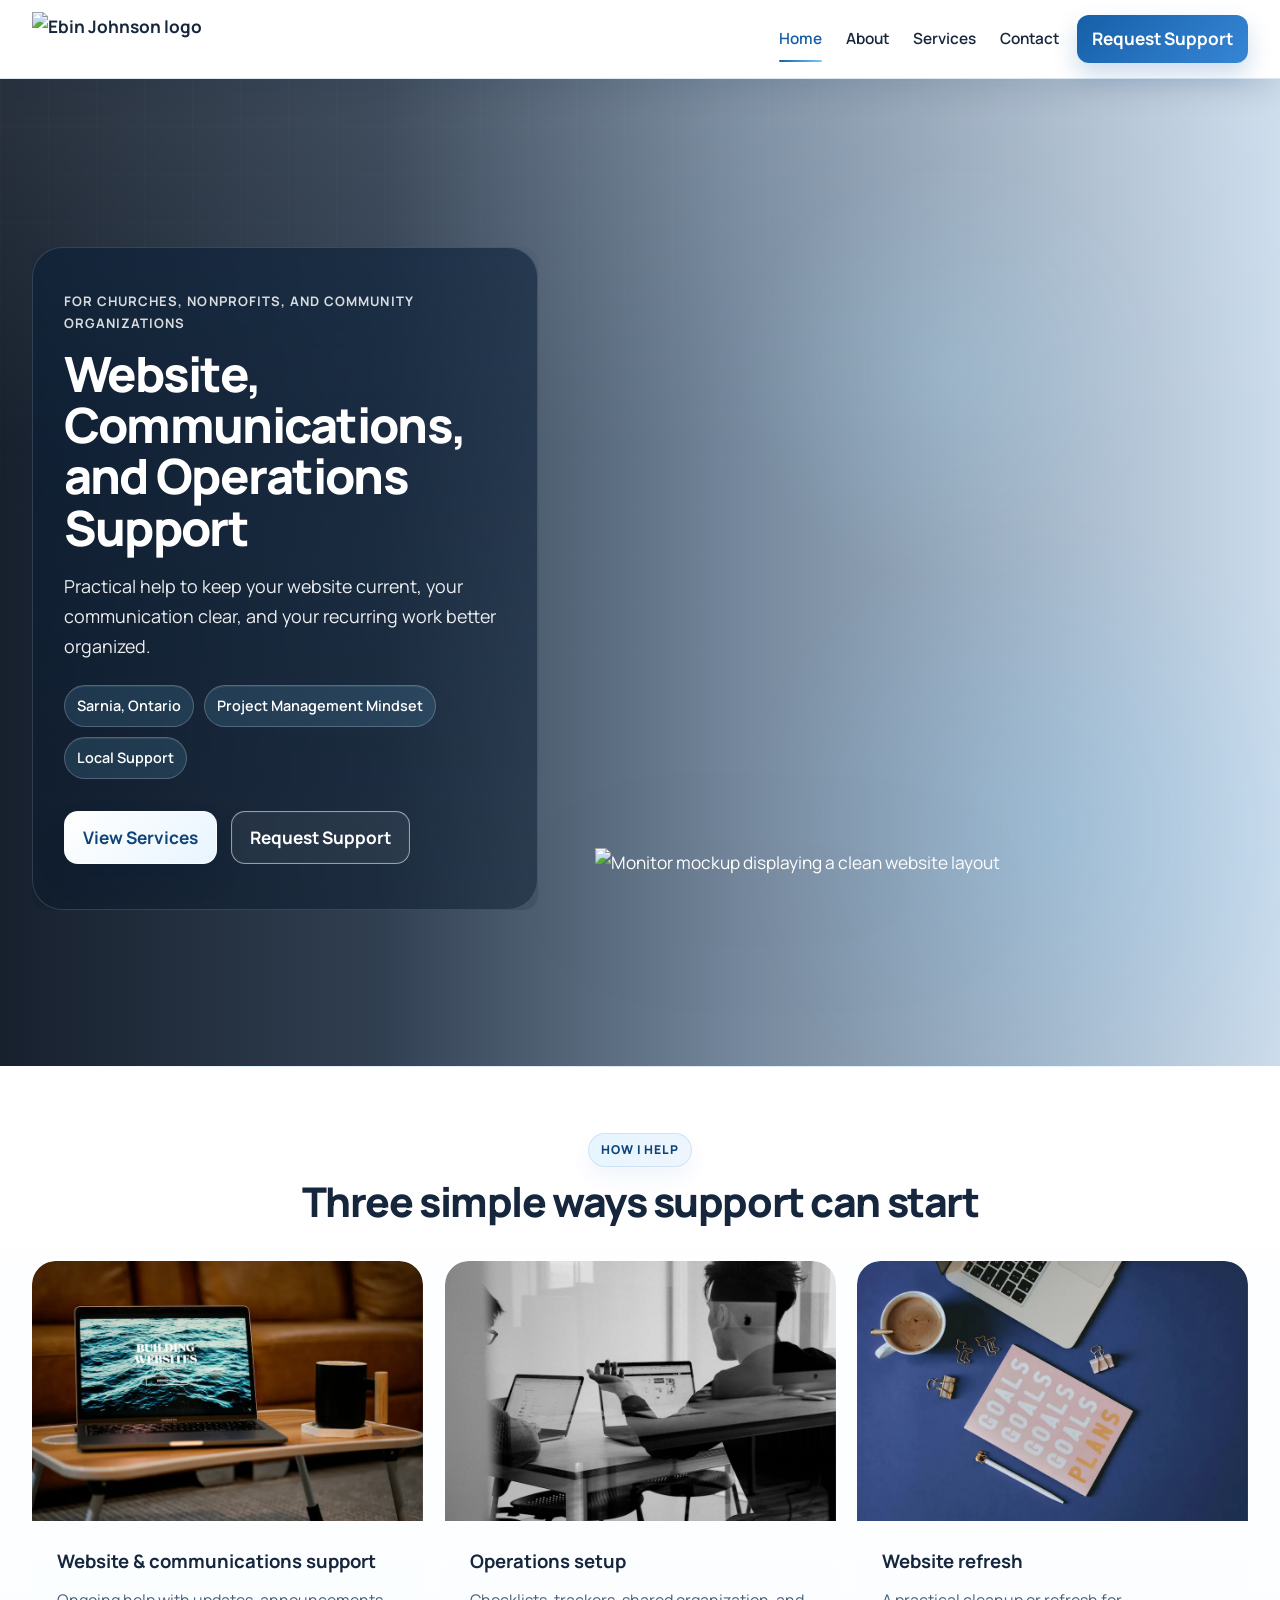
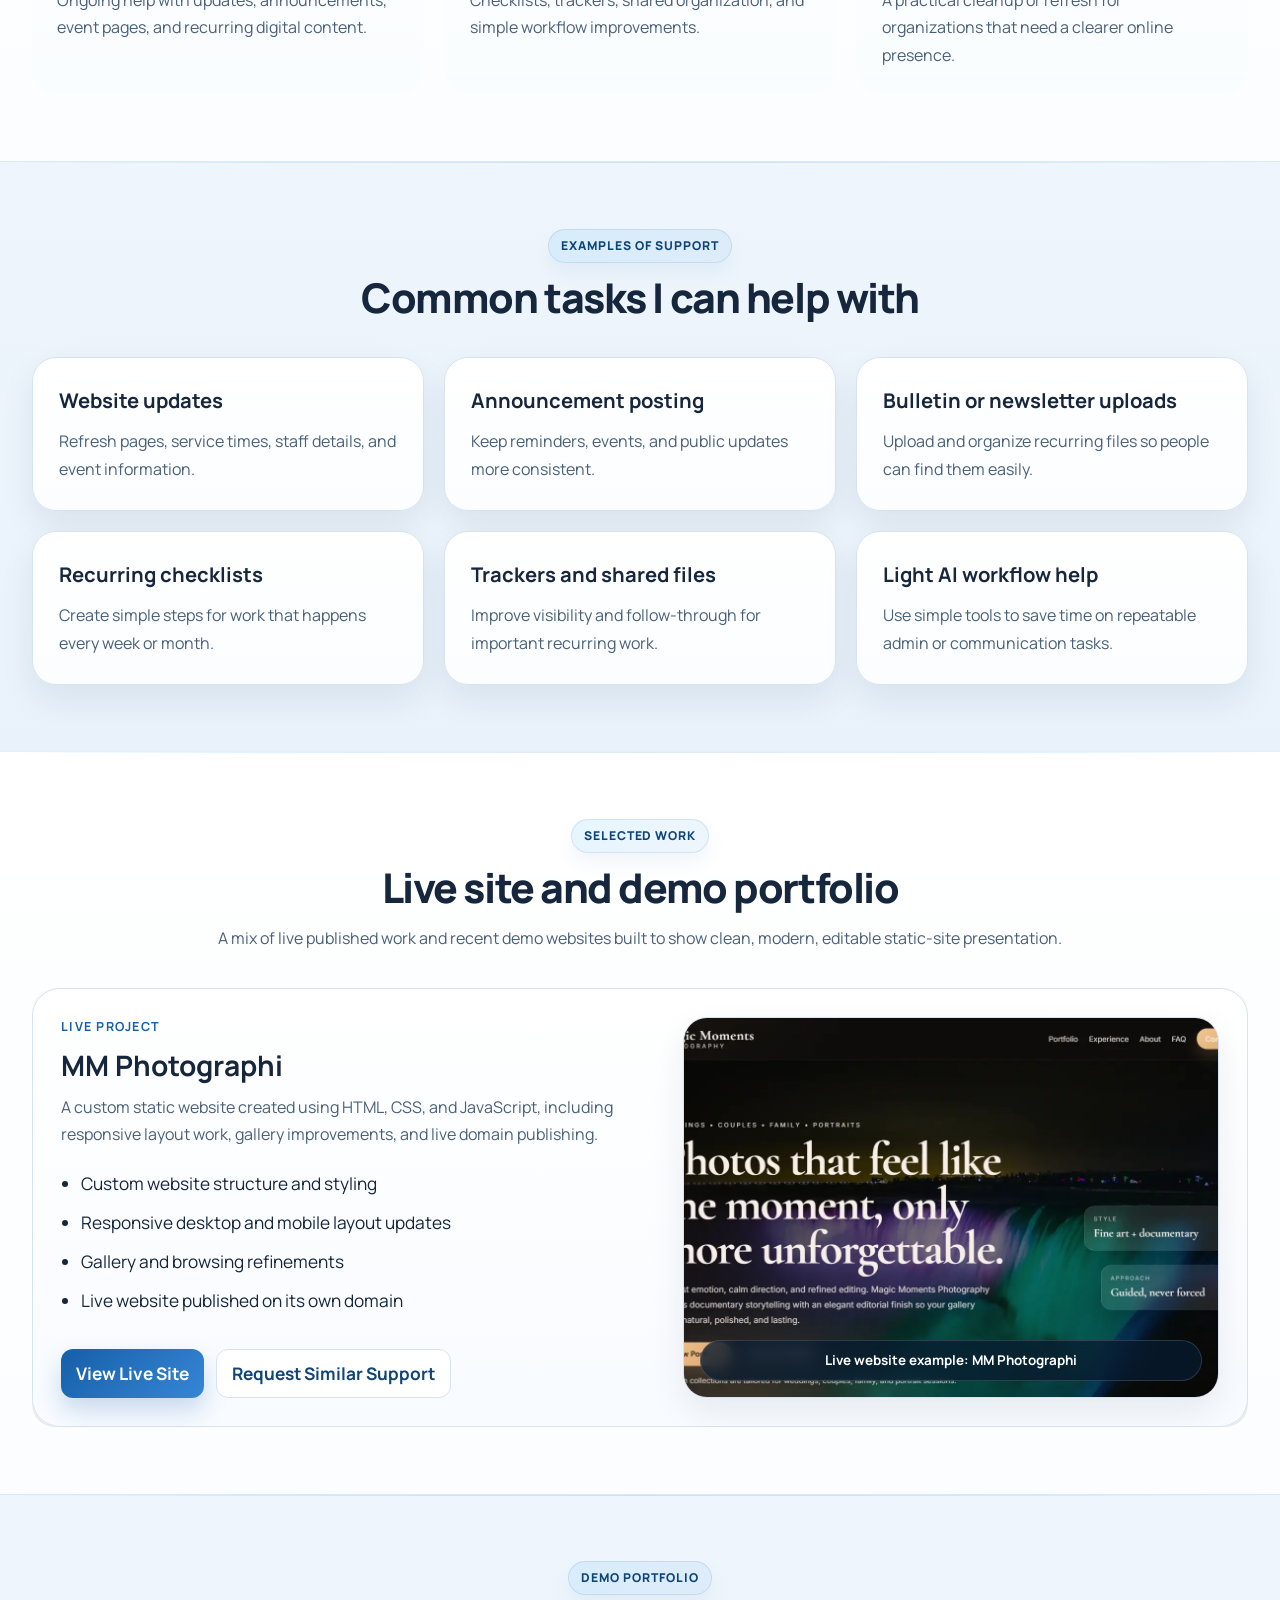
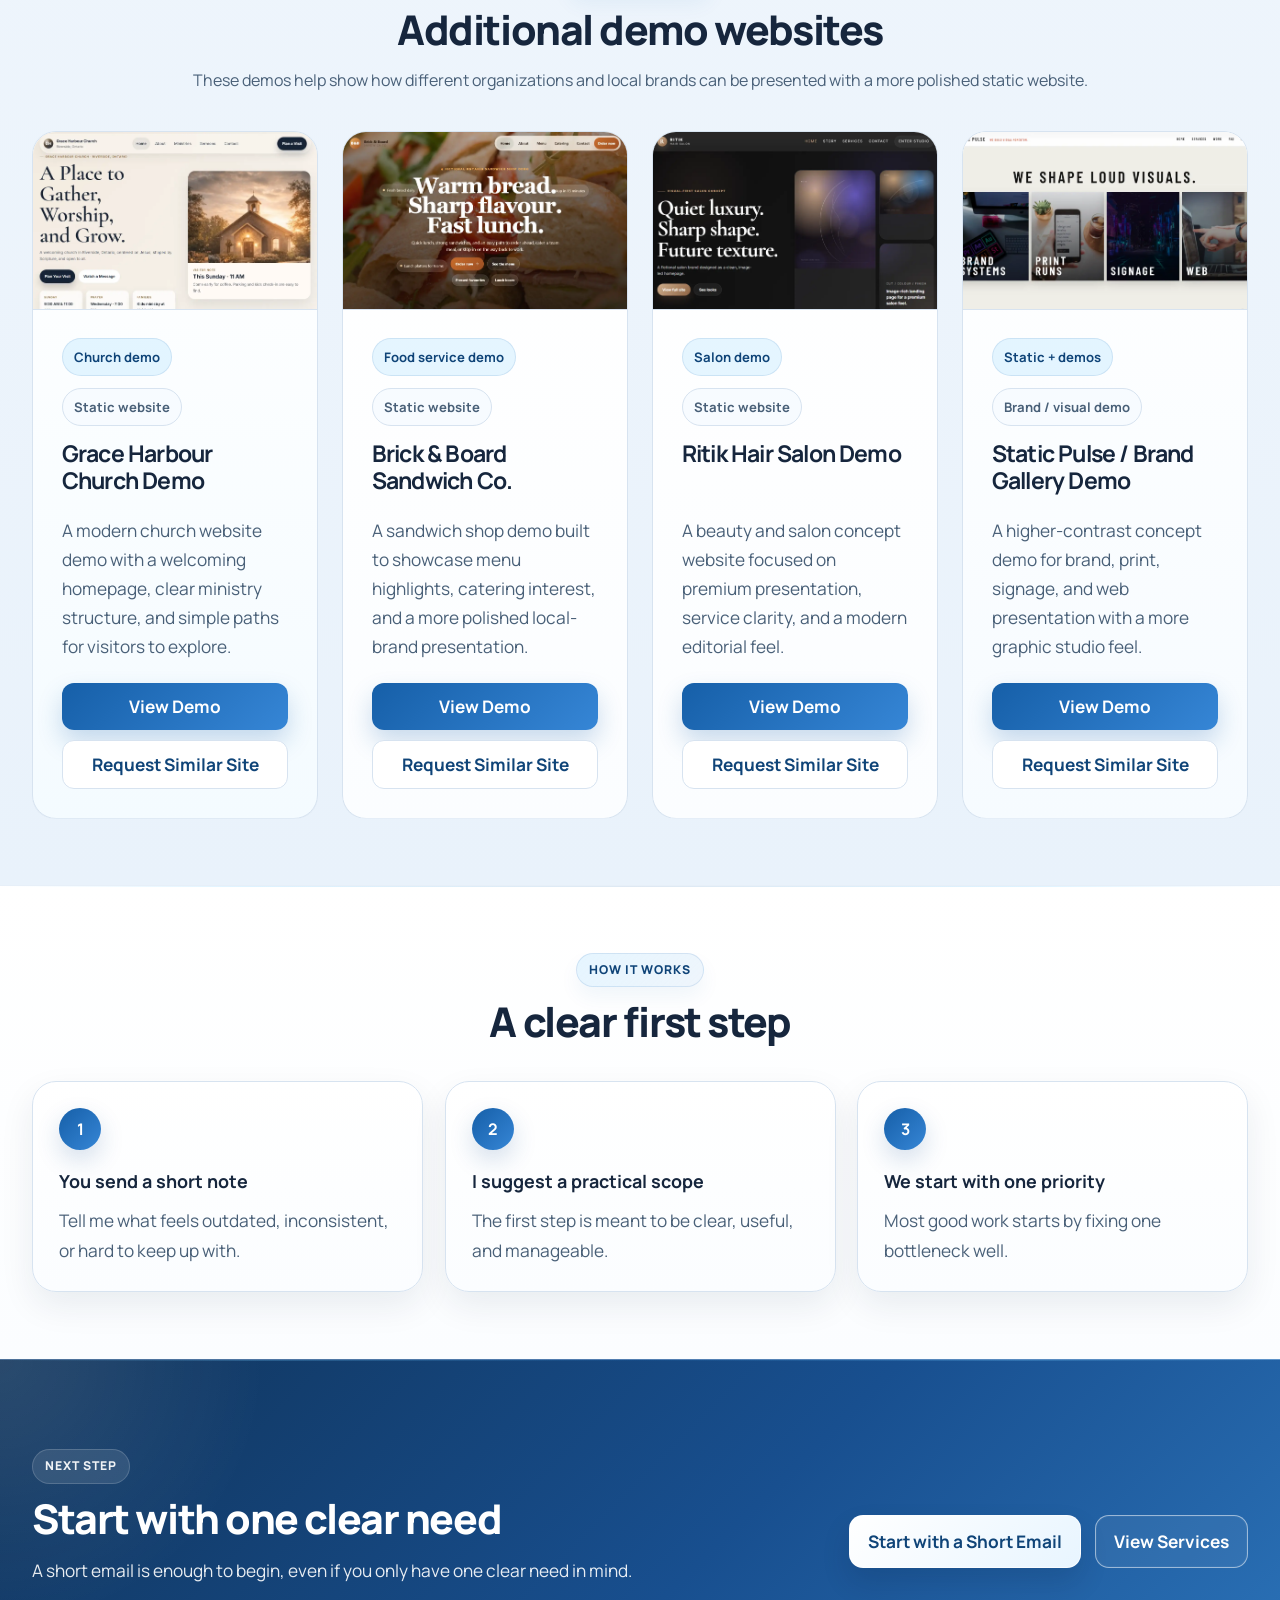
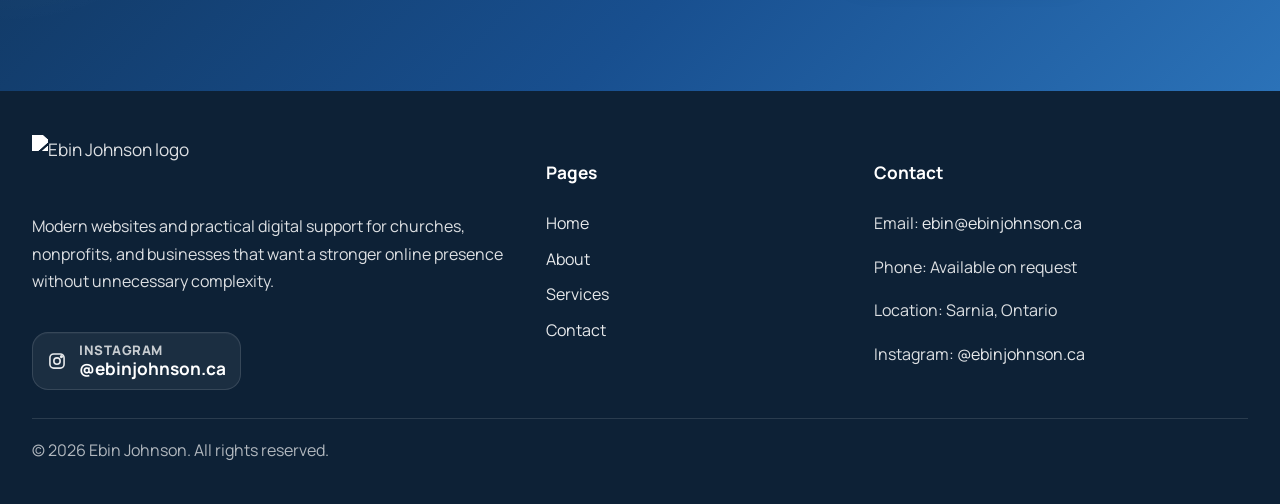
==== commit 54973717: "Restore homepage mobile layout by fixing home-page class" ====
--- a/docs/index.html
+++ b/docs/index.html
@@ -42,7 +42,7 @@
   <link rel="icon" type="image/png" sizes="16x16" href="/favicon-16x16.png" />
   <link rel="apple-touch-icon" href="/apple-touch-icon.png" />
   <link rel="manifest" href="/site.webmanifest" />
-  <link rel="stylesheet" href="styles.css?v=18" />
+  <link rel="stylesheet" href="styles.css?v=19" />
 
   <script type="application/ld+json">
   {
@@ -73,7 +73,7 @@
   }
   </script>
 </head>
-<body>
+<body class="home-page">
   <header class="site-header">
     <div class="container nav-wrap">
       <a href="index.html" class="brand brand-image-logo" aria-label="Ebin Johnson home">
--- a/docs/styles.css
+++ b/docs/styles.css
@@ -925,8 +925,8 @@
 /* Visual service cards */
 .service-visual-grid {
   display: grid;
-  grid-template-columns: repeat(2, minmax(0, 1fr));
-  gap: clamp(1rem, 2.2vw, 1.5rem);
+  grid-template-columns: repeat(3, minmax(0, 1fr));
+  gap: clamp(0.9rem, 1.8vw, 1.35rem);
 }
 
 .service-visual-card {
@@ -2135,7 +2135,6 @@
 
   .task-grid,
   .step-grid,
-  .service-visual-grid,
   .audience-grid.three-up,
   .service-cards-grid,
   .service-cards-grid-three,
@@ -2655,7 +2654,11 @@
   scroll-margin-top: 110px;
 }
 
-@media (max-width: 1180px) and (min-width: 761px) {
+@media (max-width: 980px) and (min-width: 761px) {
+  .service-visual-grid {
+    grid-template-columns: repeat(2, minmax(0, 1fr));
+  }
+
   .service-visual-grid > :last-child:nth-child(odd) {
     grid-column: 1 / -1;
     max-width: min(100%, 720px);
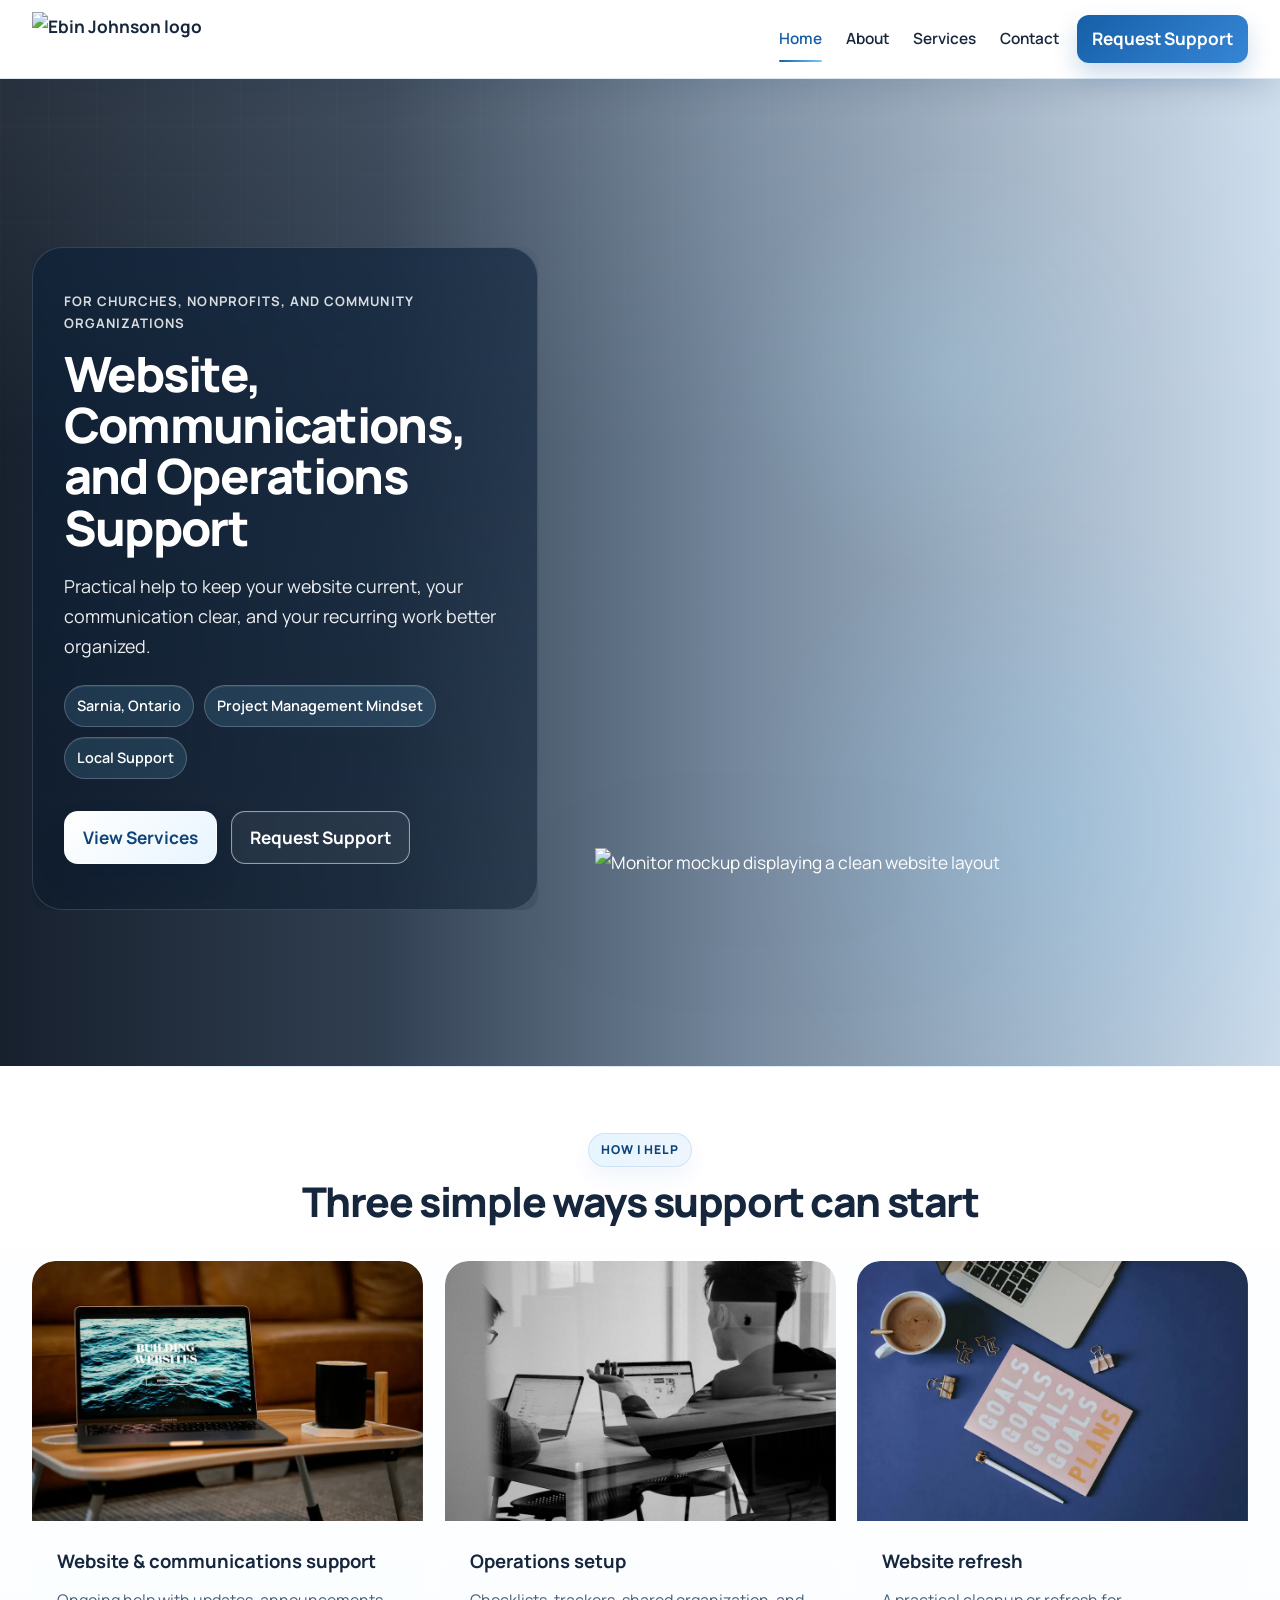
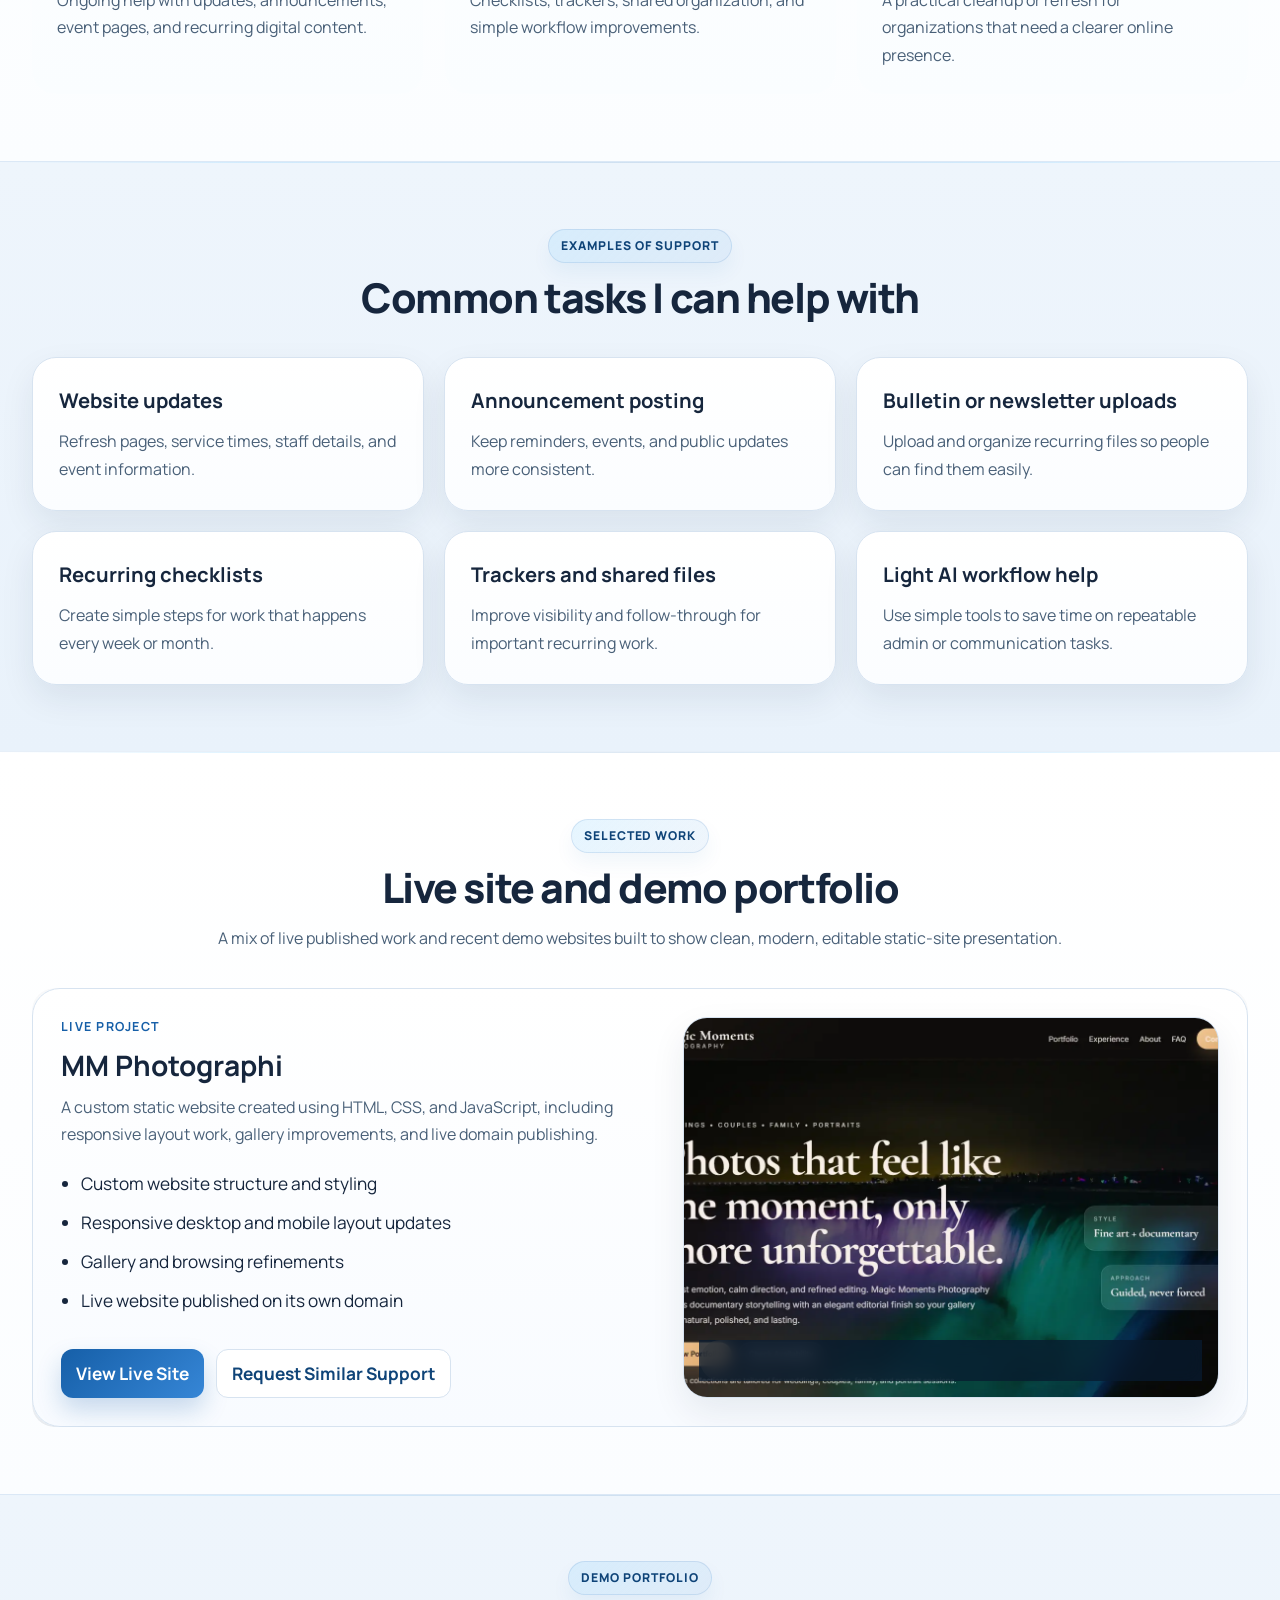
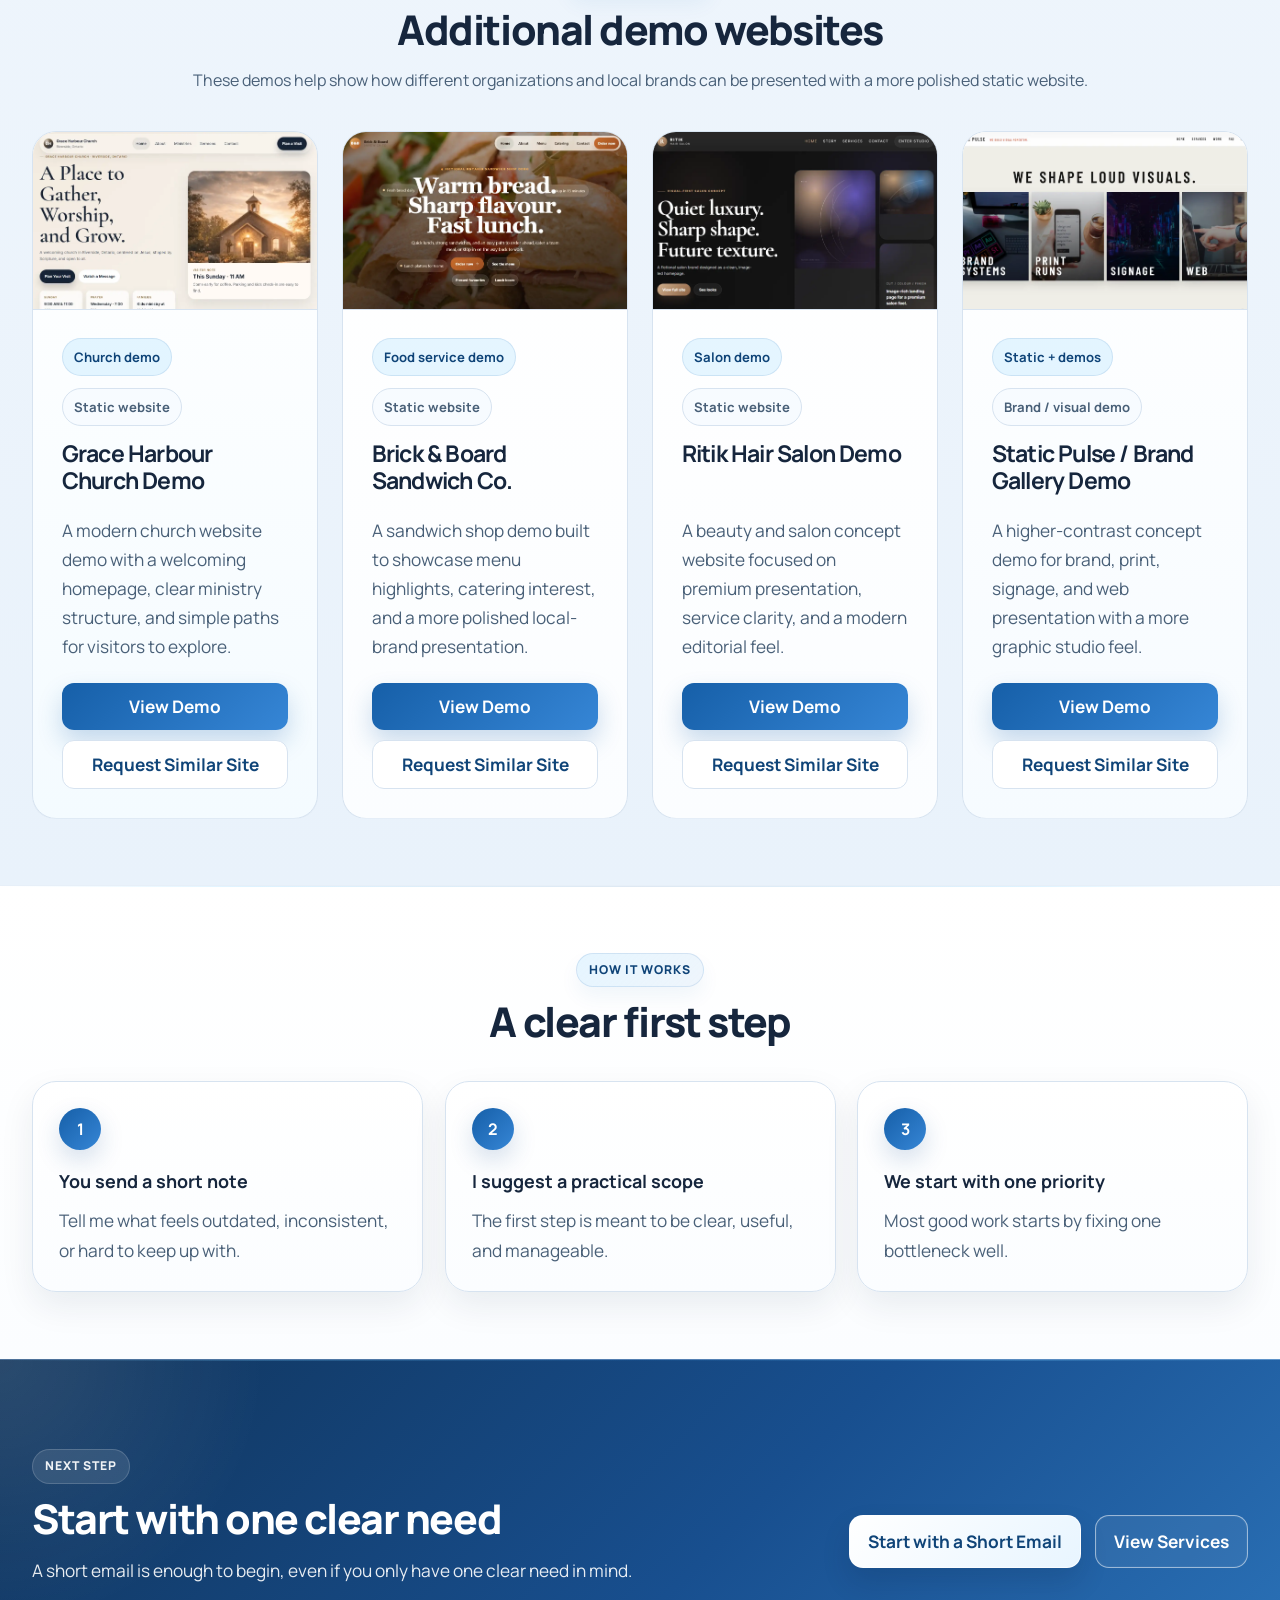
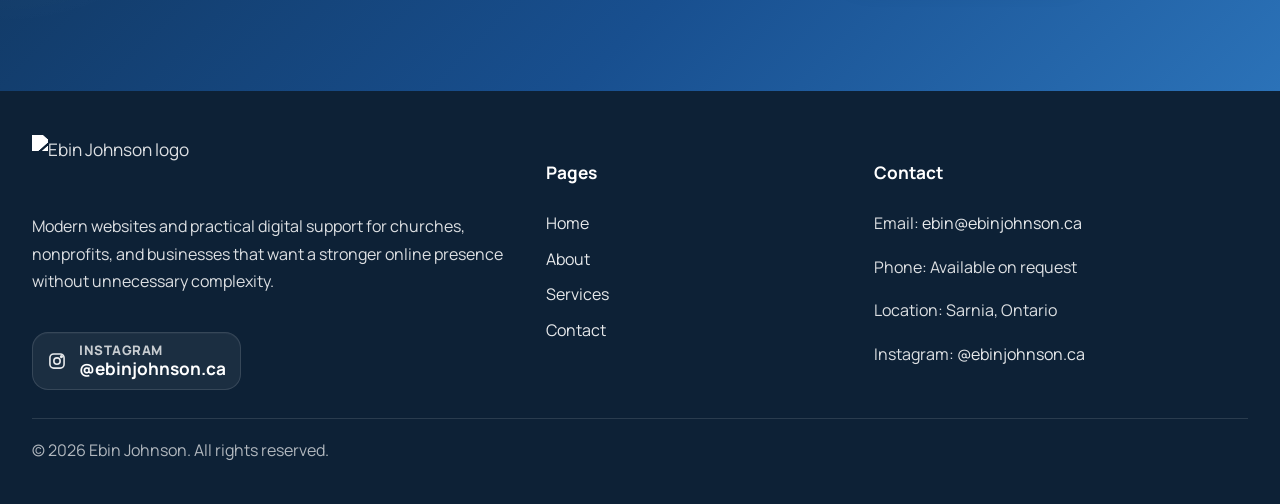
==== commit 607b678e: "Update homepage title" ====
--- a/docs/index.html
+++ b/docs/index.html
@@ -4,7 +4,7 @@
   <meta charset="UTF-8" />
   <meta name="viewport" content="width=device-width, initial-scale=1.0" />
 
-  <title>Church & Nonprofit Website, Communications, and Operations Support | Ebin Johnson</title>
+  <title>Website and Digital Support | Ebin Johnson</title>
 
   <meta
     name="description"
--- a/docs/styles.css
+++ b/docs/styles.css
@@ -2133,6 +2133,11 @@
     gap: 2rem;
   }
 
+  .hero-split-layout {
+    grid-template-columns: 1fr;
+    gap: 2rem;
+  }
+
   .task-grid,
   .step-grid,
   .audience-grid.three-up,
@@ -2238,6 +2243,7 @@
 
   .menu-toggle {
     display: inline-block;
+    margin-left: auto;
   }
 
   .header-actions {
@@ -2313,7 +2319,9 @@
   }
 
   .hero-split-layout {
-    gap: 1.75rem;
+    grid-template-columns: 1fr;
+    gap: 1.35rem;
+    align-items: start;
   }
 
   .hero-meta {
@@ -2385,14 +2393,60 @@
     height: 7px;
   }
 
+  .hero-content-panel {
+    width: 100%;
+    max-width: 100%;
+    min-width: 0;
+    padding: 22px 20px;
+    border-radius: 22px;
+    background: linear-gradient(180deg, rgba(9, 27, 48, 0.74) 0%, rgba(8, 24, 43, 0.58) 100%);
+  }
+
+  .hero-home-panel h1 {
+    max-width: none;
+  }
+
+  .hero h1,
+  .page-hero h1 {
+    font-size: clamp(2.2rem, 9vw, 3.2rem);
+    line-height: 1.04;
+  }
+
+  .hero-text,
+  .hero-text-short {
+    max-width: 100%;
+    font-size: 1rem;
+  }
+
+  .hero-badges {
+    gap: 8px;
+  }
+
+  .badge-chip {
+    justify-content: center;
+  }
+
+  .hero-actions,
+  .contact-button-list,
+  .demo-actions,
+  .cta-band-actions,
+  .social-topic-list,
+  .social-spotlight-actions {
+    flex-direction: column;
+  }
+
   .hero-monitor-stage {
     justify-content: center;
-    padding-top: 0;
+    align-items: flex-end;
+    min-height: auto;
+    min-width: 0;
+    padding-top: 0.35rem;
   }
 
   .hero-monitor-image,
   .hero-monitor-stage:hover .hero-monitor-image {
-    width: min(100%, 560px);
+    width: min(100%, 420px);
+    max-width: 100%;
     transform: none;
   }
 
@@ -2416,29 +2470,9 @@
     grid-template-columns: 1fr;
   }
 
-  .hero h1,
-  .page-hero h1 {
-    font-size: clamp(2rem, 9vw, 3.1rem);
-  }
-
   .page-hero-copy {
     width: 100%;
     max-width: 100%;
-  }
-
-  .hero-content-panel {
-    max-width: 100%;
-    padding: 20px;
-    border-radius: 22px;
-    background: linear-gradient(180deg, rgba(9, 27, 48, 0.74) 0%, rgba(8, 24, 43, 0.58) 100%);
-  }
-
-  .hero-home-panel h1 {
-    max-width: 12ch;
-  }
-
-  .hero-meta-divider {
-    display: none;
   }
 
   .site-logo-image {
@@ -2465,17 +2499,7 @@
     padding: 24px;
   }
 
-  .contact-button-list,
-  .hero-actions,
-  .demo-actions,
-  .cta-band-actions,
-  .social-topic-list,
-  .social-spotlight-actions {
-    flex-direction: column;
-  }
-
   .contact-link-btn,
-  .badge-chip,
   .btn,
   .btn-outline-primary,
   .footer-social-link {
@@ -2484,14 +2508,6 @@
 
   .social-preview-card {
     padding: 22px;
-  }
-
-  .badge-chip {
-    justify-content: center;
-  }
-
-  .hero-badges {
-    gap: 8px;
   }
 
   .service-image-wrap {
@@ -2692,3 +2708,27 @@
     justify-content: center;
   }
 }
+
+/* Mobile tap-target fix for Services links/buttons */
+@media (max-width: 760px) {
+  .site-nav a {
+    display: block;
+    width: 100%;
+    padding: 8px 0;
+  }
+
+  .hero-actions,
+  .cta-band-actions,
+  .contact-button-list {
+    position: relative;
+    z-index: 2;
+  }
+
+  .hero-actions .btn,
+  .cta-band-actions .btn,
+  .contact-button-list .contact-link-btn {
+    position: relative;
+    z-index: 3;
+    pointer-events: auto;
+  }
+}
